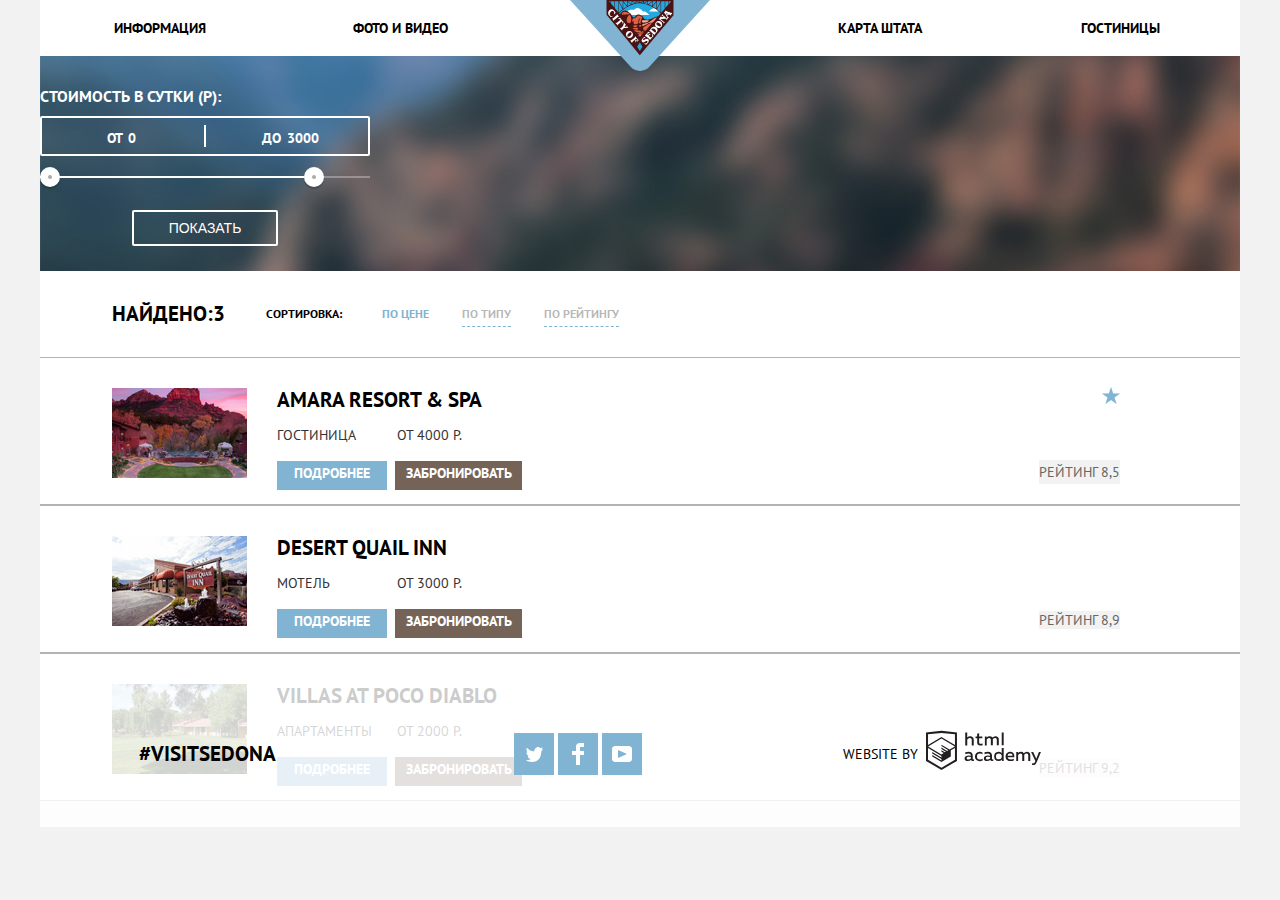
==== catalog.html @ 629f586e "Начала вторую страницу, поправила немного главную" ====
<!DOCTYPE html>
<html lang="ru">
<head>
  <meta charset="utf-8">
  <title>HTML Academy: Седона</title>
  <link href="https://fonts.googleapis.com/css?family=PT+Sans:400,700&amp;subset=cyrillic" rel="stylesheet">
  <link href="css/normalize.css" rel="stylesheet">
  <link href="css/style.css" rel="stylesheet">
</head>
<body class="inner-page">

  <div class="page-wrapper">
    <header class="header-navigation">
      <a class="main-header-logo" href="index.html">
        <img src="img/logo-sedona.svg" width="140" height="71" alt="Логотип «City of Sedona»">
      </a>
      <nav class="main-navigation">
        <ul class="site-navigation">
          <li><a class="site-navigation__item" href="info.html">Информация</a></li>
          <li><a class="site-navigation__item" href="media.html">Фото и видео</a></li>
          <li><a class="site-navigation__item" href="map.html">Карта штата</a></li>
          <li><a class="site-navigation__item" href="catalog.html">Гостиницы</a></li>
        </ul>
      </nav>
    </header>
  </div>

  <main class="container-inner">
    <section class="form">
      <div class="filter-range">
        <div class="filter-range-title">Стоимость в сутки (р):</div>
        <div class="price-controls">
          <label class="min-price">от <input type="text" name="min-price" value="0"></label>
          <label class="max-price">до <input type="text" name="max-price" value="3000"></label>
        </div>
        <div class="range-controls">
          <div class="scale">
            <div class="bar"></div>
          </div>
          <div class="range-toggle range-toggle-min"></div>
          <div class="range-toggle range-toggle-max"></div>
        </div>
        <button class="btn-transparent" type="submit">Показать</button>
      </div>
    </section>

    <div class="sort">
      <p class="sort__items"> Найдено:3 </p>
      <p class="sort-choice">Сортировка:</p>
      <a class="sort-price" href="hotels.html">По цене</a>
      <a class="sort-type" href="hotels1.html">По типу</a>
      <a class="sort-rating" href="hotels2.html">По рейтингу</a>
    </div>

    <section class="catalog-list">
      <article class="catalog-item">
        <a class="item-image" href="catalog-item.html">
          <img src="img/product-1.jpg" width="135" height="90" alt="Amara resort & SPA">
        </a>
        <div class="item-wrapper">
          <h3><a href="catalog-item.html" class="hotel-name">Amara resort & SPA</a></h3>
          <div class="info-category">
            <p>Гостиница</p>
            <p>от 4000 Р.</p>
          </div>
          <p class="catalog-item-price">
            <a class="button-more" href="#">Подробнее</a>
            <a class="button-reserve" href="#">Забронировать</a>
          </p>
            <span class="stars-mark">
              <svg xmlns="http://www.w3.org/2000/svg" xmlns:xlink="http://www.w3.org/1999/xlink" width="18" height="17" viewBox="0 0 18 17">
                <image id="_" data-name="★ " width="18" height="17" xlink:href="[data-uri]"/>
              </svg>
            </span>
            <span class="item-status rating">Рейтинг 8,5</span>
        </div>
      </article>

      <article class="catalog-item">
        <a class="item-image" href="catalog-item.html">
          <img src="img/product-2.jpg" width="135" height="90" alt="Desert Quail Inn">
        </a>
        <div class="item-wrapper">
          <h3><a href="catalog-item.html" class="hotel-name">Desert Quail Inn</a></h3>
          <div class="info-category">
            <p>Мотель</p>
            <p>от 3000 Р.</p>
          </div>
          <p class="catalog-item-price">
            <a class="button-more" href="#">Подробнее</a>
            <a class="button-reserve" href="#">Забронировать</a>
          </p>
          <div class="item-status">
            <span class="stars-mark"></span>
            <span class="rating">Рейтинг 8,9</span>
          </div>
        </div>
      </article>

      <article class="catalog-item">
        <a class="item-image" href="catalog-item.html">
          <img src="img/product-3.jpg" width="135" height="90" alt="Villas at Poco Diablo">
        </a>
        <div class="item-wrapper">
          <h3><a href="catalog-item.html" class="hotel-name">Villas at Poco Diablo</a></h3>
          <div class="info-category">
            <p>Апартаменты</p>
            <p>от 2000 Р.</p>
          </div>
          <p class="catalog-item-price">
            <a class="button-more" href="#">Подробнее</a>
            <a class="button-reserve" href="#">Забронировать</a>
          </p>
          <div class="item-status">
            <span class="stars-mark"></span>
            <span class="rating">Рейтинг 9,2</span>
          </div>
        </div>
      </article>
    </section>
  </main>

  <footer class="main-footer">
    <a class="visitsedona" href="#">#VISITSEDONA</a>
    <ul class="footer-social">

      <li><a class="social-button" href="#" aria-label="Твиттер">
        <svg xmlns="http://www.w3.org/2000/svg" xmlns:xlink="http://www.w3.org/1999/xlink" width="17" height="15" viewBox="0 0 17 15" alt="Логотип Твиттер" ><path fill="#FFF" d="M10.95.144c1.685-.496 2.984.27 3.577 1.179.673-.231 1.331-.481 2.011-.708a2.345 2.345 0 0 1-.857 1.768c.685.17 1.304-.491 1.304-.491-.169 1-1.006 1.788-1.563 2.024-.231 6.75-3.175 11.217-10.077 11.082h-.446c-.41 0-4.164-.46-4.898-1.887 2.271.196 3.893-.422 4.693-1.177-.96-.3-2.679-.477-2.979-2.95.349.106.564.228 1.19.119C1.705 8.247.374 7.53.448 5.33c.285.328 1.067.536 1.34.472C1.085 5.561-.182 2.442.894.85c1.818 1.854 3.735 3.606 7.152 3.773C8.254 2.33 9.183.793 10.95.144z"/></svg>
      </a></li>

      <li><a class="social-button" href="#" aria-label="Фейсбук">
        <svg xmlns="http://www.w3.org/2000/svg" width="12" height="22" viewBox="0 0 12 22" alt="Логотип Фейсбук"><path fill="#FFF" d="M12 4V0H8a4 4 0 0 0-4 4v4H0v4h4v10h4V12h4V8H8V4h4z"/></svg>
      </a></li>

      <li><a class="social-button" href="#" aria-label="Ютюб">
        <svg xmlns="http://www.w3.org/2000/svg" xmlns:xlink="http://www.w3.org/1999/xlink" width="20" height="16" viewBox="0 0 20 16" alt="Логотип Ютюб"><path fill="#FFF" d="M17 0H3C1.35 0 0 1.35 0 3v10c0 1.65 1.35 3 3 3h14c1.65 0 3-1.35 3-3V3c0-1.65-1.35-3-3-3zM6.027 11.998V4.002L15.014 8l-8.987 3.998z"/></svg>
      </a></li>

    </ul>
    <address class="footer-copyright">
      <p class="logo-htmlacademy">Website by</p>
      <a class="button-htmlacademy" href="https://htmlacademy.ru" aria-label="html academy">
        <svg width="115" height="41" id="Layer_1" data-name="Layer 1" xmlns="http://www.w3.org/2000/svg"
        viewBox="0 0 108.08 36.85"><title>logo-htmlacademy-small1</title>
        <path
        d="M44.61,26.88a2,2,0,0,0,.55-0.1v1.33a3.25,3.25,0,0,1-1.18.21,1.67,1.67,0,0,1-1.67-1,4.84,4.84,0,0,1-3.14,1.08c-1.51,0-2.91-.83-2.91-2.55,0-2.13,2-2.79,3.71-2.79a11.08,11.08,0,0,1,2.17.25v-0.3c0-1-.76-1.77-2.19-1.77a7.42,7.42,0,0,0-3,.64v-1.7a10.21,10.21,0,0,1,3.19-.55c2.36,0,3.81,1.12,3.81,3.65v3a0.54,0.54,0,0,0,.49.59h0.17Zm-6.44-1.13A1.35,1.35,0,0,0,39.63,27h0.11a3.39,3.39,0,0,0,2.41-1V24.58a9.72,9.72,0,0,0-1.81-.21c-1,0-2.16.33-2.16,1.38h0Zm12.36-6.11a5,5,0,0,1,2.57.64V22a4.08,4.08,0,0,0-2.3-.7,2.75,2.75,0,1,0,0,5.49,5,5,0,0,0,2.43-.64v1.71a6.27,6.27,0,0,1-2.76.57A4.21,4.21,0,0,1,46,24.51q0-.21,0-0.41a4.32,4.32,0,0,1,4.18-4.46h0.38Zm12.17,7.24a2,2,0,0,0,.55-0.1v1.33a3.25,3.25,0,0,1-1.18.21,1.67,1.67,0,0,1-1.67-1,4.84,4.84,0,0,1-3.14,1.08c-1.51,0-2.91-.83-2.91-2.55,0-2.13,2-2.79,3.71-2.79a11.08,11.08,0,0,1,2.17.25v-0.3c0-1-.76-1.77-2.19-1.77a7.42,7.42,0,0,0-3,.64v-1.7a10.21,10.21,0,0,1,3.19-.55c2.36,0,3.81,1.12,3.81,3.65v3a0.54,0.54,0,0,0,.49.59h0.17Zm-6.44-1.13A1.35,1.35,0,0,0,57.73,27h0.11a3.39,3.39,0,0,0,2.41-1V24.58a9.72,9.72,0,0,0-1.81-.21c-1.06,0-2.16.33-2.16,1.38h0ZM73,16V28.2H71.35V26.88a3.88,3.88,0,0,1-3.19,1.54,4.4,4.4,0,0,1,0-8.78,3.81,3.81,0,0,1,3,1.3V16H73Zm-4.53,5.22a2.76,2.76,0,1,0,0,5.52A2.86,2.86,0,0,0,71.15,25V23A2.91,2.91,0,0,0,68.49,21.27ZM79,19.64c3.31,0,4.46,2.68,3.92,5.09H76.7c0.21,1.5,1.67,2.11,3.19,2.11a6.11,6.11,0,0,0,2.64-.59v1.6a7.14,7.14,0,0,1-3,.57C77,28.42,74.78,27,74.78,24a4.18,4.18,0,0,1,4-4.39H79Zm0.09,1.54a2.28,2.28,0,0,0-2.44,2.1v0.06H81.3A2,2,0,0,0,79.13,21.18Zm5.73,7V19.87h1.65v1a3.81,3.81,0,0,1,2.78-1.27A2.86,2.86,0,0,1,91.89,21a4.12,4.12,0,0,1,2.91-1.33A3.06,3.06,0,0,1,98,23V28.2h-1.9V23.05a1.59,1.59,0,0,0-1.42-1.75H94.42a2.8,2.8,0,0,0-2.07,1.12V28.2h-1.9V23.05A1.59,1.59,0,0,0,89,21.31H88.8a3,3,0,0,0-2.21,1.29v5.63H84.86Zm21.31-8.33h1.9l-3.91,9.46c-0.9,2.17-2.09,2.86-3.35,2.86a4.76,4.76,0,0,1-1.1-.14V30.46a2.86,2.86,0,0,0,.85.12c0.9,0,1.58-.64,2.07-1.9l0.17-.42-4-8.4h2l2.86,6.29ZM38.73,1.46V6.22a3.81,3.81,0,0,1,2.7-1.14,3.25,3.25,0,0,1,3.44,3.4v5.15H43V8.72a1.81,1.81,0,0,0-1.61-2h-0.3a2.93,2.93,0,0,0-2.32,1.39v5.52h-1.9V1.46h1.9ZM49.94,2.31v3h3V6.91h-3v3.81c0,1.1.5,1.46,1.58,1.46a4.49,4.49,0,0,0,1.69-.33v1.6A6.8,6.8,0,0,1,51,13.8a2.55,2.55,0,0,1-2.86-2.74V6.89H46.58V5.26h1.5V2.74Zm5.4,11.31V5.28H57v1A3.81,3.81,0,0,1,59.77,5a2.86,2.86,0,0,1,2.6,1.33A4.12,4.12,0,0,1,65.28,5,3.06,3.06,0,0,1,68.44,8.4v5.21h-1.9V8.46a1.59,1.59,0,0,0-1.42-1.75H64.89a2.8,2.8,0,0,0-2.07,1.12v5.78h-1.9V8.46A1.59,1.59,0,0,0,59.5,6.71H59.27A3,3,0,0,0,57.06,8v5.63H55.34ZM71.17,1.45H73V13.6H71.17V1.45ZM14.71,0H14.55L0,1.54V28.21l14.55,8.66,14.55-8.66V1.54Zm12.5,27.1L14.55,34.64,1.9,27.12V16.18l12.59,7.5V25L5.86,19.9v1.31l8.68,5.21v1.39L5.87,22.65V24l8.68,5.21,8.75-5.24V18.31L27.2,16V27.12Zm0-12.53-3.48,2-1.6,1L14.51,13v1.31L21,18.23H21l-0.14.09-1,.54-5.37-3.2V17l4.24,2.52-1,.67-3.2-1.9v1.31l2.1,1.24L14.5,22.1,2,14.65,14.51,7.11Zm0-1.32L14.49,5.76,1.91,13.25v-10L14.56,1.92,27.21,3.25v10h0Z"
        transform="translate(0 -0.02)" fill="#231f20"/>
      </svg>
    </a>
  </address>
</footer>
</div>
</body>
</html>
---- css/style.css ----
body {
  margin: 0;
  padding: 0;

  font-family: "PT Sans", Arial, sans-serif;
  font-size: 14px;
  line-height: 24px;
  font-weight: 700;
  color: #000;
  text-transform: uppercase;

  background-color: #f2f2f2;
  background-size: cover;
}

.visually-hidden:not(:focus):not(:active),
input[type="checkbox"].visually-hidden,
input[type="radio"].visually-hidden {
  position: absolute;

  width: 1px;
  height: 1px;
  margin: -1px;
  border: 0;
  padding: 0;

  white-space: nowrap;

  clip-path: inset(100%);
  clip: rect(0 0 0 0);
  overflow: hidden;
}

.body-container {
  margin: 0 auto;
  padding: 0;
  width: 1200px;
}

.inner-page {
  margin: 0 auto;
  padding: 0;
  width: 1200px;
  background-image: url("../bg-inner.png");
}

a {
  text-decoration: none;
}

.header-navigation {
  position: relative;
  color: #000;
  background-color: #fff;
}

.main-header-logo {
  position: absolute;
  top: 0;
  left: 50%;
  transform: translateX(-50%);
  z-index: 1;
}

.site-navigation {
  padding: 0;
  margin: 0;
  list-style: none;

  display: flex;
  flex-wrap: wrap;
}

.site-navigation li:nth-child(2) {
  margin-right: auto;
}

.site-navigation__item {
  display: inline-block;
  padding: 16px 0;
  width: 240px;
  text-align: center;
}

.site-navigation a {
  color: #000;
}

.site-navigation a:focus,
.site-navigation a:hover {
  color: #81b3d2;
}

.site-navigation a:active {
  color: #cacaca;
}

.site-navigation a:not([href]) {
  color: #766357;
}

.picture-sedona {
  position: relative;
  margin-bottom: 55px;
  padding-top: 75px;

  text-align: center;

  background-image: url(../img/bg.jpg);
  background-size: cover;
}

.picture-sedona::after {
  content: '';
  position: absolute;
  bottom: 0;
  left: 0;
  right: 0;
  height: 59px;
  background: url(../img/polygon.svg) center no-repeat;
  background-size: cover;
}

.welcome-img-sedona {
  margin-bottom: 80px;
}

.accost {
  background-color: #fff;
}

.form {
  height: 215px;
  background: url(../img/filter-background.jpg) center no-repeat;
  background-size: cover;
}

.filter-range {
  width: 330px;
  padding-top: 30px;
  color: #ffffff;
  text-transform: uppercase;
}

.filter-range-title {
  margin-bottom: 9px;

  font-weight: 600;
  font-size: 16px;
  line-height: 21px;
}

.price-controls {
  position: relative;

  height: 36px;
  margin-bottom: 20px;

  font-size: 0;

  border: 2px solid #ffffff;
  border-radius: 2px;
}

.price-controls::after {
  content: "";
  position: absolute;
  top: 50%;
  left: 50%;

  width: 2px;
  height: 22px;

  background: #ffffff;
  transform: translate(-50%, -50%);
}

.price-controls label {
  display: inline-block;

  font-size: 14px;
  line-height: 38px;
  vertical-align: top;

  cursor: pointer;
}

.price-controls .min-price,
.price-controls .max-price {
  width: 90px;
  padding-left: 65px;
}

.price-controls input {
  width: 50px;
  margin: 0;

  color: inherit;
  font: inherit;

  background: none;
  border: none;
}

.range-controls {
  position: relative;

  margin-bottom: 32px;
}

.range-controls .scale {
  height: 2px;

  background: rgba(255, 255, 255, 0.3);
}

.range-controls .bar {
  width: 80%;
  height: 2px;

  background: #ffffff;
}

.range-toggle {
  position: absolute;
  top: -9px;

  width: 4px;
  height: 4px;

  background: #ababab;
  border: 8px solid #ffffff;
  border-radius: 50%;
  box-shadow: 0 2px 1px 0 rgba(0, 1, 1, 0.2);
  cursor: pointer;
}

.range-toggle:hover {
  background: #1c4f80;
}

.range-toggle-min {
  left: 0;
}

.range-toggle-max {
  left: 80%;
}

.btn-transparent {
  display: block;
  margin: 0 auto;
  padding: 6px 35px;

  font-size: 14px;
  line-height: 20px;
  color: #ffffff;
  text-transform: uppercase;

  background: transparent;
  border: 2px solid #ffffff;
  border-radius: 2px;
  cursor: pointer;
}

.btn-transparent:hover {
  color: #000000;

  background: #ffffff;
}

.sort {
  padding-left: 72px;
  display: flex;
  align-items: center;
  min-height: 86px;
  background-color: #fff;
}

.sort__items {
  margin-right: 41px;
  font-size: 21px;
  line-height: 26px;
}

.sort-choice {
  margin-right: 40px;
  font-size: 12px;
}

.sort-price {
  margin-right: 33px;
  font-size: 12px;
  color: #81b3d2;
}

.sort-type {
  margin-right: 33px;
  font-size: 12px;
  color: rgba(0, 0, 0, 0.3);
  border-bottom: 1px dashed #81b3d2;
}

.sort-rating {
  font-size: 12px;
  color: rgba(0, 0, 0, 0.3);
  border-bottom: 1px dashed #81b3d2
}

.about-sedona {
  margin: 0;
  padding-bottom: 55px;

  background-color: #fff;
  text-align: center;
}

.what-is-sedona {
  margin-bottom: 25px;
  display: inline-block;
  width: 440px;

  font-size: 21px;
  line-height: 26px;
}

.five-reasons {
  margin: 0;

  font-weight: 400;
  color: #333;
}

.catalog-list {
  background-color: #fff;
}

.catalog-item {
  padding-top: 30px;
  padding-left: 72px;
  display: flex;
  position: relative;

  border-top: 1px solid rgba(0, 0, 0, 0.3);
  border-bottom: 1px solid rgba(0, 0, 0, 0.3);
}

.item-image {
  padding-right: 30px;
}

.item-wrapper h3 {
  margin: 0;
  padding: 0;
  padding-bottom: 10px;
}

.info-category {
  width: 185px;
  display: flex;
  justify-content: space-between;
}

.catalog_item-price {
  display: flex;
}

.hotel-name {
  margin-bottom: 17px;
}

.info-category p {
  margin: 0;
  padding: 0;
}

.item-status {
  position: absolute;
  top: 70%;
  right: 10%;
}

.stars-mark {
  position: absolute;
  top: 20%;
  right: 10%;
}

.feature-photo {
  display: flex;

  text-align: center;
}

.feature-photo-items {
  padding: 46px 60px 0px 60px;
  flex-direction: column;

  background-color: #81b3d2;
}

.feature-photo-items h2 {
  margin: 0 auto;
  margin-bottom: 15px;
  padding: 0;
  width: 125px;

  color: #fff;
}

.feature-photo-items p {
  margin: 0;
  margin-bottom: 15px;
  padding: 0;
  color: #fff;
  font-weight: 400;
}

.service {
  padding-top: 61px;
  padding-bottom: 67px;
  display: flex;
  justify-content: center;

  background-color: #fff;
  text-align: center;
}

.service h3 {
  font-size: 21px;
}

.service__items__hotel {
  margin-right: 133px;
}

.service__items__food {
  margin-right: 122px;
}

.service__hotel {
  margin:0;
  padding: 0;
  width: 252px;

  color: #333;
  font-weight: 400;
}

.service__food {
  margin:0;
  padding: 0;
  width: 284px;

  color: #333;
  font-weight: 400;
}

.service__things {
  margin:0;
  padding: 0;
  width: 273px;

  color: #333;
  font-weight: 400;
}

.nature-photo {
  display: flex;
}

.nature-photo-items {
  padding: 49px;
  padding-bottom: 30px;
  flex-direction: column;

  background-color: #81b3d2;
  text-align: center;
}

.nature-photo-items h2 {
  margin: 0 auto;
  margin-bottom: 15px;
  padding: 0;
  width: 155px;

  color: #fff;
}

.nature-photo-items p {
  margin: 0 auto;
  margin-bottom: 15px;
  padding: 0;

  color: #fff;
  font-weight: 400;
}

.feature-road {
  margin: 0;
  padding-top: 35px;
  padding-bottom: 40px;
  display: flex;
  justify-content: center;

  text-align: center;
  background-color: #eee;
}

.feature-road-small {
  margin-right: 166px;
  padding: 0;
  width: 208px;

  color: #333;
  font-weight: 400;
}

.feature-road-beatiful {
  margin-right: 146px;
  padding: 0;
  width: 262px;

  color: #333;
  font-weight: 400;
}

.feature-road-tourist {
  margin: 0;
  padding: 0;
  width: 246px;

  color: #333;
  font-weight: 400;
}

.modal-map {
  margin: 0;
  padding: 0;

  background-color: #fff;
}

.appointment {
  margin: 0 auto;
  padding-top: 53px;
  width: 445px;

  text-align: center;
}

.appointment-title {
  margin: 0;
  margin-bottom: 15px;
  padding: 0;

  font-size: 30px;
  line-height: 36px;
}

.appointment-info {
  margin: 0;
  margin-bottom: 52px;
  padding: 0;

  font-weight: 400;
  color: #333;
}

.appointment a {
  margin: 0;
  padding: 30px;
  display: inline-block;
  width: 568px;
  position: relative;
  top: 0;
  left: 50%;
  transform: translateX(-50%);
  box-sizing: border-box;

  color: #fff;
  font-size: 21px;

  background-color: #766357;
}

.appointment a:hover,
.appointment a:focus {
  background-color: #604e43;
}

.appointment a:not {
  color: #928a85;

  background-color: #503e33;
}

.map {
  margin-top: -477px;
  height: 594px;

  background: url(../img/map.png);
}

.search {
  margin-bottom: 75px;
  padding: 55px;
  width: 568px;
  position: relative;
  top: 0;
  left: 50%;
  transform: translateX(-50%);
  box-sizing: border-box;
  background-color: #fff;

  box-shadow: 0px 7px 15px 0 rgba(0, 1, 1, 0.15);
}

fieldset {
  border: none;
}

.castom-form {
  margin-left: 21px;
  height: 38px;
  width: 339px;

  color: #000;
  text-align: left;

  background-color: #f2f2f2;
  border: none;
}

.castom-form::placeholder {
  padding-left: 10px;

  font-family: "PT Sans", Arial, sans-serif;
  font-size: 14px;
  line-height: 24px;
  font-weight: 700;
  color: #000;
  text-transform: uppercase;

  text-align: left;
}

.castom-form:hover {
  background-color: #ebebeb;
}

.castom-form:focus {
  background-color: #fff;
  outline: 2px solid #ebebeb;
}

.form-wrapper {
  position: relative;
}

.calendar-icon {
  position: absolute;
  top: 50%;
  transform: translateY(-50%);
  right: 10px;
}

.arrivial-date {
  margin-bottom: 30px;
  padding: 0;
}

.departure-date {
  margin-bottom: 18px;
  padding: 0;
}

.modal-line {
  margin: 0;
  padding: 0;
  display: flex;
  justify-content: space-between;
  flex-wrap: wrap;
}

.modal-line p {
  margin-bottom: 54px;
  display: flex;
  align-items: center;
}

.adult {
  display: inline-block;
  margin-right: 41px;
}

.child {
  display: inline-block;
  margin-right: 27px;
}

.castom-form-small {
  height: 38px;
  width: 38px;
  box-sizing: border-box;

  color: #000;
  text-align: center;

  background-color: #f2f2f2;
  border: none;
}

.castom-form-small:hover {
  background-color: #ebebeb;
}

.castom-form-small:focus {
  background-color: #fff;
  outline: 2px solid #ebebeb;
}

.castom-form-small::placeholder {
  padding-left: 10px;

  font-family: "PT Sans", Arial, sans-serif;
  font-size: 14px;
  line-height: 24px;
  font-weight: 700;
  color: #000;
  text-transform: uppercase;

  text-align: center;
}

.calendar-icon {
  margin-right: 3px;

  color: #cacaca;
}

.calendar-icon:hover {
  color: #000;
}

.calendar-icon:focus {
  color: #81b3d2;
}

.quantity-controller {
  width: 38px;
  height: 38px;

  color: #a9a9a9;

  background-color: #f2f2f2;
  border: none;
}

.quantity-controller:hover,
.quantity-controller:focus {
  color: #000;
}

.quantity-controller:active {
  color: #81b3d2;
}

.search-button {
  list-style: none;
}

.search-button {
  width: 458px;
  height: 58px;

  font-size: 21px;
  color: #fff;
  text-transform: uppercase;

  background-color: #81b3d2;
}

.search-button:hover,
.search-button:focus {
  background-color: #669ec0;
}

.search-button:active {
  background-color: #5496bd;
}

.hotel-name {
  color: #000;
  font-size: 21px;
}

.hotel-name:hover,
.hotel-name:focus {
  color: #81b3d2;
}

.hotel-name:active {
  color: #cacaca;
}

.info-category {
  color: #333;
  font-weight: 400;
}

.button-more {
  margin-right: 4px;
  width: 110px;
  height: 29px;
  display: inline-block;
  text-align: center;

  color: #fff;

  background-color: #81b3d2;
}

.button-more:hover,
.button-more:focus {
  background-color: #669ec0;
}

.button-more:activ {
  color: #94b9d2;

  background-color: #5496bd;
}

.button-reserve {
  width: 127px;
  height: 29px;
  display: inline-block;
  text-align: center;

  color: #fff;

  background-color: #766357;
}

.button-reserve:hover,
.button-reserve:focus {
  background-color: #604e43;
}

.button-reserve:activ {
  color: #928a85;

  background-color: #503e33;
}

.rating {
  color: #666;
  font-weight: 400;

  background-color: #f2f2f2;
}

.main-footer {
  margin-top: -120px;
  padding-top: 36px;
  padding-bottom: 36px;
  display: flex;
  justify-content: space-around;
  align-items: center;
  position: relative;
  z-index: 1;

  background-color: rgba(255, 255, 255, 0.8);
}

.visitsedona {
  display: inline-block;
  width: 135px;

  font-size: 21px;
  color: #000;
}

.footer-social {
  list-style: none;
  display: flex;

  text-align: center;
}

.social-button {
  margin: 2px;
  display: flex;
  flex-direction: row;
  justify-content: center;
  align-items: center;
  width: 40px;
  height: 42px;

  color: #fff;
  text-align: center;
  background-color: #81b3d2;
}

.social-button:hover,
.social-button:focus {
  outline: none;
  color: #fff;
  background-color: #669ec0;
}

.social-button:active {
  color: #88b6d1;
  background-color: #5496bd;
}

.footer-copyright {
  margin-right: 100px;

  display: flex;
  align-items: center;
}

.logo-htmlacademy {
  margin: 0;
  margin-right: 8px;
  padding: 0;

  font-style: normal;
  font-weight: 400;
  text-transform: uppercase;
}

.button-htmlacademy {
  margin: 0;
  padding: 0;

  display: inline-block;
  width: 115px;
}
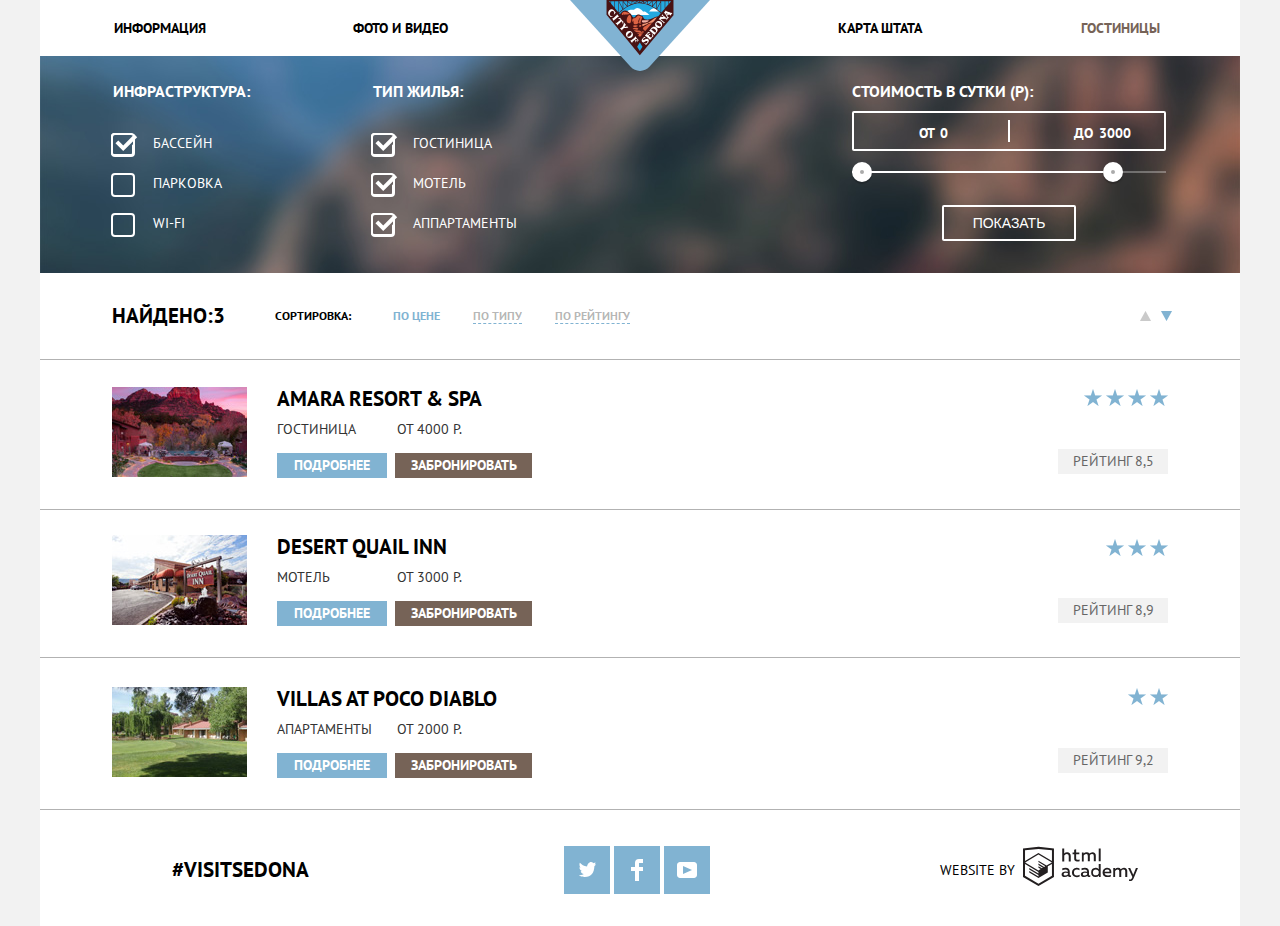
==== commit de9f5bd0: "Все кроме js" ====
--- a/catalog.html
+++ b/catalog.html
@@ -19,37 +19,86 @@
           <li><a class="site-navigation__item" href="info.html">Информация</a></li>
           <li><a class="site-navigation__item" href="media.html">Фото и видео</a></li>
           <li><a class="site-navigation__item" href="map.html">Карта штата</a></li>
-          <li><a class="site-navigation__item" href="catalog.html">Гостиницы</a></li>
+          <li><a class="site-navigation__item">Гостиницы</a></li>
         </ul>
       </nav>
     </header>
   </div>
 
   <main class="container-inner">
-    <section class="form">
-      <div class="filter-range">
-        <div class="filter-range-title">Стоимость в сутки (р):</div>
-        <div class="price-controls">
-          <label class="min-price">от <input type="text" name="min-price" value="0"></label>
-          <label class="max-price">до <input type="text" name="max-price" value="3000"></label>
-        </div>
-        <div class="range-controls">
-          <div class="scale">
-            <div class="bar"></div>
-          </div>
-          <div class="range-toggle range-toggle-min"></div>
-          <div class="range-toggle range-toggle-max"></div>
-        </div>
-        <button class="btn-transparent" type="submit">Показать</button>
-      </div>
+
+    <section class="filters">
+      <h2 class="visually-hidden">Фильтр товаров</h2>
+      <form class="filter" method="get" action="https://echo.htmlacademy.ru">
+        <fieldset class="filter-infrastructure">
+          <legend>Инфраструктура:</legend>
+          <ul>
+            <li class="filter-option">
+              <input class="visually-hidden filter-input filter-input-checkbox" type="checkbox" name="pool" id="filter-pool" checked>
+              <label for="filter-pool">Бассейн</label>
+            </li>
+            <li class="filter-option">
+              <input class="visually-hidden filter-input filter-input-checkbox" type="checkbox" name="parking" id="filter-parking">
+              <label for="filter-parking">Парковка</label>
+            </li>
+            <li class="filter-option">
+              <input class="visually-hidden filter-input filter-input-checkbox" type="checkbox" name="wi-fi" id="filter-wi-fi">
+              <label for="filter-wi-fi">Wi-fi</label>
+            </li>
+          </ul>
+        </fieldset>
+        <fieldset class="filter-housing">
+          <legend>Тип жилья:</legend>
+          <ul>
+            <li class="filter-option">
+              <input class="visually-hidden filter-input filter-input-checkbox" type="checkbox" name="hotel" id="filter-hotel" checked>
+              <label for="filter-hotels">Гостиница</label>
+            </li>
+            <li class="filter-option">
+              <input class="visually-hidden filter-input filter-input-checkbox" type="checkbox" name="motel" id="filter-motel" checked>
+              <label for="filter-motel">Мотель</label>
+            </li>
+            <li class="filter-option">
+              <input class="visually-hidden filter-input filter-input-checkbox" type="checkbox" name="appartment" id="filter-appartment" checked>
+              <label for="filter-appartment">Аппартаменты</label>
+            </li>
+          </ul>
+        </fieldset>
+
+        <div class="filter-range">
+          <div class="filter-range-title">Стоимость в сутки (р):</div>
+          <div class="price-controls">
+            <label class="min-price">от <input type="text" name="min-price" value="0"></label>
+            <label class="max-price">до <input type="text" name="max-price" value="3000"></label>
+          </div>
+          <div class="range-controls">
+            <div class="scale">
+              <div class="bar"></div>
+            </div>
+            <div class="range-toggle range-toggle-min"></div>
+            <div class="range-toggle range-toggle-max"></div>
+          </div>
+          <button class="btn-transparent" type="submit">Показать</button>
+        </div>
+      </form>
     </section>
 
     <div class="sort">
       <p class="sort__items"> Найдено:3 </p>
       <p class="sort-choice">Сортировка:</p>
-      <a class="sort-price" href="hotels.html">По цене</a>
+      <a class="sort-price">По цене</a>
       <a class="sort-type" href="hotels1.html">По типу</a>
       <a class="sort-rating" href="hotels2.html">По рейтингу</a>
+      <a class="sort-up">
+        <svg xmlns="http://www.w3.org/2000/svg" xmlns:xlink="http://www.w3.org/1999/xlink" width="11" height="10" viewBox="0 0 11 10">
+          <image id="icon-up-dir" width="11" height="10" xlink:href="[data-uri]"/>
+        </svg>
+      </a>
+      <a class="sort-down" href="hotels1.html">
+        <svg xmlns="http://www.w3.org/2000/svg" xmlns:xlink="http://www.w3.org/1999/xlink" width="11" height="10" viewBox="0 0 11 10">
+          <image id="icon-down-dir" width="11" height="10" xlink:href="[data-uri]"/>
+        </svg>
+      </a>
     </div>
 
     <section class="catalog-list">
@@ -63,20 +112,29 @@
             <p>Гостиница</p>
             <p>от 4000 Р.</p>
           </div>
-          <p class="catalog-item-price">
+          <div class="catalog-item-price">
             <a class="button-more" href="#">Подробнее</a>
             <a class="button-reserve" href="#">Забронировать</a>
-          </p>
-            <span class="stars-mark">
-              <svg xmlns="http://www.w3.org/2000/svg" xmlns:xlink="http://www.w3.org/1999/xlink" width="18" height="17" viewBox="0 0 18 17">
-                <image id="_" data-name="★ " width="18" height="17" xlink:href="[data-uri]"/>
-              </svg>
-            </span>
-            <span class="item-status rating">Рейтинг 8,5</span>
+          </div>
+          <span class="stars-mark">
+            <svg xmlns="http://www.w3.org/2000/svg" xmlns:xlink="http://www.w3.org/1999/xlink" width="18" height="17" viewBox="0 0 18 17">
+              <image id="star1" data-name="★ " width="18" height="17" xlink:href="[data-uri]"/>
+            </svg>
+            <svg xmlns="http://www.w3.org/2000/svg" xmlns:xlink="http://www.w3.org/1999/xlink" width="18" height="17" viewBox="0 0 18 17">
+              <image id="star2" data-name="★ " width="18" height="17" xlink:href="[data-uri]"/>
+            </svg>
+            <svg xmlns="http://www.w3.org/2000/svg" xmlns:xlink="http://www.w3.org/1999/xlink" width="18" height="17" viewBox="0 0 18 17">
+              <image id="star3" data-name="★ " width="18" height="17" xlink:href="[data-uri]"/>
+            </svg>
+            <svg xmlns="http://www.w3.org/2000/svg" xmlns:xlink="http://www.w3.org/1999/xlink" width="18" height="17" viewBox="0 0 18 17">
+              <image id="star4" data-name="★ " width="18" height="17" xlink:href="[data-uri]"/>
+            </svg>
+          </span>
+          <span class="rating">Рейтинг 8,5</span>
         </div>
       </article>
 
-      <article class="catalog-item">
+      <article class="catalog-item-desert">
         <a class="item-image" href="catalog-item.html">
           <img src="img/product-2.jpg" width="135" height="90" alt="Desert Quail Inn">
         </a>
@@ -86,18 +144,26 @@
             <p>Мотель</p>
             <p>от 3000 Р.</p>
           </div>
-          <p class="catalog-item-price">
+          <div class="catalog-item-price">
             <a class="button-more" href="#">Подробнее</a>
             <a class="button-reserve" href="#">Забронировать</a>
-          </p>
-          <div class="item-status">
-            <span class="stars-mark"></span>
-            <span class="rating">Рейтинг 8,9</span>
-          </div>
+          </div>
+          <span class="stars-mark">
+            <svg xmlns="http://www.w3.org/2000/svg" xmlns:xlink="http://www.w3.org/1999/xlink" width="18" height="17" viewBox="0 0 18 17">
+              <image id="star5" data-name="★ " width="18" height="17" xlink:href="[data-uri]"/>
+            </svg>
+            <svg xmlns="http://www.w3.org/2000/svg" xmlns:xlink="http://www.w3.org/1999/xlink" width="18" height="17" viewBox="0 0 18 17">
+              <image id="star6" data-name="★ " width="18" height="17" xlink:href="[data-uri]"/>
+            </svg>
+            <svg xmlns="http://www.w3.org/2000/svg" xmlns:xlink="http://www.w3.org/1999/xlink" width="18" height="17" viewBox="0 0 18 17">
+              <image id="star7" data-name="★ " width="18" height="17" xlink:href="[data-uri]"/>
+            </svg>
+          </span>
+          <span class="rating">Рейтинг 8,9</span>
         </div>
       </article>
 
-      <article class="catalog-item">
+      <article class="catalog-item-villas">
         <a class="item-image" href="catalog-item.html">
           <img src="img/product-3.jpg" width="135" height="90" alt="Villas at Poco Diablo">
         </a>
@@ -107,33 +173,38 @@
             <p>Апартаменты</p>
             <p>от 2000 Р.</p>
           </div>
-          <p class="catalog-item-price">
+          <div class="catalog-item-price">
             <a class="button-more" href="#">Подробнее</a>
             <a class="button-reserve" href="#">Забронировать</a>
-          </p>
-          <div class="item-status">
-            <span class="stars-mark"></span>
-            <span class="rating">Рейтинг 9,2</span>
-          </div>
+          </div>
+          <span class="stars-mark">
+            <svg xmlns="http://www.w3.org/2000/svg" xmlns:xlink="http://www.w3.org/1999/xlink" width="18" height="17" viewBox="0 0 18 17">
+              <image id="star8" data-name="★ " width="18" height="17" xlink:href="[data-uri]"/>
+            </svg>
+            <svg xmlns="http://www.w3.org/2000/svg" xmlns:xlink="http://www.w3.org/1999/xlink" width="18" height="17" viewBox="0 0 18 17">
+              <image id="star9" data-name="★ " width="18" height="17" xlink:href="[data-uri]"/>
+            </svg>
+          </span>
+          <span class="rating">Рейтинг 9,2</span>
         </div>
       </article>
     </section>
   </main>
 
-  <footer class="main-footer">
+  <footer class="footer-inner">
     <a class="visitsedona" href="#">#VISITSEDONA</a>
     <ul class="footer-social">
 
       <li><a class="social-button" href="#" aria-label="Твиттер">
-        <svg xmlns="http://www.w3.org/2000/svg" xmlns:xlink="http://www.w3.org/1999/xlink" width="17" height="15" viewBox="0 0 17 15" alt="Логотип Твиттер" ><path fill="#FFF" d="M10.95.144c1.685-.496 2.984.27 3.577 1.179.673-.231 1.331-.481 2.011-.708a2.345 2.345 0 0 1-.857 1.768c.685.17 1.304-.491 1.304-.491-.169 1-1.006 1.788-1.563 2.024-.231 6.75-3.175 11.217-10.077 11.082h-.446c-.41 0-4.164-.46-4.898-1.887 2.271.196 3.893-.422 4.693-1.177-.96-.3-2.679-.477-2.979-2.95.349.106.564.228 1.19.119C1.705 8.247.374 7.53.448 5.33c.285.328 1.067.536 1.34.472C1.085 5.561-.182 2.442.894.85c1.818 1.854 3.735 3.606 7.152 3.773C8.254 2.33 9.183.793 10.95.144z"/></svg>
+        <svg xmlns="http://www.w3.org/2000/svg" xmlns:xlink="http://www.w3.org/1999/xlink" width="17" height="15" viewBox="0 0 17 15"><path fill="#FFF" d="M10.95.144c1.685-.496 2.984.27 3.577 1.179.673-.231 1.331-.481 2.011-.708a2.345 2.345 0 0 1-.857 1.768c.685.17 1.304-.491 1.304-.491-.169 1-1.006 1.788-1.563 2.024-.231 6.75-3.175 11.217-10.077 11.082h-.446c-.41 0-4.164-.46-4.898-1.887 2.271.196 3.893-.422 4.693-1.177-.96-.3-2.679-.477-2.979-2.95.349.106.564.228 1.19.119C1.705 8.247.374 7.53.448 5.33c.285.328 1.067.536 1.34.472C1.085 5.561-.182 2.442.894.85c1.818 1.854 3.735 3.606 7.152 3.773C8.254 2.33 9.183.793 10.95.144z"/></svg>
       </a></li>
 
       <li><a class="social-button" href="#" aria-label="Фейсбук">
-        <svg xmlns="http://www.w3.org/2000/svg" width="12" height="22" viewBox="0 0 12 22" alt="Логотип Фейсбук"><path fill="#FFF" d="M12 4V0H8a4 4 0 0 0-4 4v4H0v4h4v10h4V12h4V8H8V4h4z"/></svg>
+        <svg xmlns="http://www.w3.org/2000/svg" width="12" height="22" viewBox="0 0 12 22"><path fill="#FFF" d="M12 4V0H8a4 4 0 0 0-4 4v4H0v4h4v10h4V12h4V8H8V4h4z"/></svg>
       </a></li>
 
       <li><a class="social-button" href="#" aria-label="Ютюб">
-        <svg xmlns="http://www.w3.org/2000/svg" xmlns:xlink="http://www.w3.org/1999/xlink" width="20" height="16" viewBox="0 0 20 16" alt="Логотип Ютюб"><path fill="#FFF" d="M17 0H3C1.35 0 0 1.35 0 3v10c0 1.65 1.35 3 3 3h14c1.65 0 3-1.35 3-3V3c0-1.65-1.35-3-3-3zM6.027 11.998V4.002L15.014 8l-8.987 3.998z"/></svg>
+        <svg xmlns="http://www.w3.org/2000/svg" xmlns:xlink="http://www.w3.org/1999/xlink" width="20" height="16" viewBox="0 0 20 16"><path fill="#FFF" d="M17 0H3C1.35 0 0 1.35 0 3v10c0 1.65 1.35 3 3 3h14c1.65 0 3-1.35 3-3V3c0-1.65-1.35-3-3-3zM6.027 11.998V4.002L15.014 8l-8.987 3.998z"/></svg>
       </a></li>
 
     </ul>
@@ -149,7 +220,6 @@
     </a>
   </address>
 </footer>
-</div>
 </body>
 </html>
 
--- a/css/style.css
+++ b/css/style.css
@@ -18,11 +18,11 @@
 input[type="radio"].visually-hidden {
   position: absolute;
 
+  margin: -1px;
+  padding: 0;
   width: 1px;
   height: 1px;
-  margin: -1px;
   border: 0;
-  padding: 0;
 
   white-space: nowrap;
 
@@ -41,6 +41,7 @@
   margin: 0 auto;
   padding: 0;
   width: 1200px;
+
   background-image: url("../bg-inner.png");
 }
 
@@ -48,8 +49,13 @@
   text-decoration: none;
 }
 
+ul {
+  list-style: none;
+}
+
 .header-navigation {
   position: relative;
+
   color: #000;
   background-color: #fff;
 }
@@ -63,12 +69,12 @@
 }
 
 .site-navigation {
-  padding: 0;
-  margin: 0;
+  display: flex;
+  flex-wrap: wrap;
+  margin: 0;
+  padding: 0;
+
   list-style: none;
-
-  display: flex;
-  flex-wrap: wrap;
 }
 
 .site-navigation li:nth-child(2) {
@@ -79,6 +85,7 @@
   display: inline-block;
   padding: 16px 0;
   width: 240px;
+
   text-align: center;
 }
 
@@ -117,44 +124,120 @@
   left: 0;
   right: 0;
   height: 59px;
+
   background: url(../img/polygon.svg) center no-repeat;
   background-size: cover;
 }
 
 .welcome-img-sedona {
-  margin-bottom: 80px;
+  margin-bottom: 75px;
 }
 
 .accost {
   background-color: #fff;
 }
 
-.form {
-  height: 215px;
+.filter {
+  display: flex;
+  padding: 25px 74px 11px 100px;
+
   background: url(../img/filter-background.jpg) center no-repeat;
   background-size: cover;
 }
 
+.filter legend {
+  margin-left: -40px;
+  margin-bottom: 26px;
+  padding: 0;
+
+  font-size: 16px;
+  line-height: 21px;
+  color: #fff;
+}
+
+.filter ul {
+  margin: 0;
+  padding: 0;
+
+  list-style: none;
+  line-height: 21px;
+  color: #fff;
+}
+
+.filter-option {
+  margin-bottom: 19px;
+}
+
+.filter-infrastructure {
+  margin-right: 140px;
+}
+
+.filter-infrastructure-title {
+  margin-right: 115px;
+}
+
+.filter-housing {
+  margin-right: 325px;
+}
+
+.filter-option label {
+  display: block;
+  position: relative;
+
+  cursor: pointer;
+  user-select: none;
+
+  font-size: 14px;
+  font-weight: 400;
+}
+
+.filter-input-checkbox + label::before {
+  content: "";
+  position: absolute;
+  left: -42px;
+  top: 0;
+
+  width: 20px;
+  height: 20px;
+  border-radius: 4px;
+
+  border: 2px solid #fff;
+}
+
+.filter-input-checkbox:checked + label::after {
+  content: "";
+
+  position: absolute;
+  left: -42px;
+  top: 0;
+
+  width: 27px;
+  height: 23px;
+
+  background-image: url("../img/checkbox-on.svg");
+  background-repeat: no-repeat;
+  background-position: 0 0;
+}
+
 .filter-range {
   width: 330px;
-  padding-top: 30px;
-  color: #ffffff;
+
+  color: #fff;
   text-transform: uppercase;
 }
 
 .filter-range-title {
   margin-bottom: 9px;
 
-  font-weight: 600;
   font-size: 16px;
   line-height: 21px;
+  font-weight: 600;
 }
 
 .price-controls {
-  position: relative;
-
+  margin-bottom: 20px;
+  position: relative;
   height: 36px;
-  margin-bottom: 20px;
 
   font-size: 0;
 
@@ -187,13 +270,13 @@
 
 .price-controls .min-price,
 .price-controls .max-price {
+  padding-left: 65px;
   width: 90px;
-  padding-left: 65px;
 }
 
 .price-controls input {
+  margin: 0;
   width: 50px;
-  margin: 0;
 
   color: inherit;
   font: inherit;
@@ -203,9 +286,8 @@
 }
 
 .range-controls {
-  position: relative;
-
   margin-bottom: 32px;
+  position: relative;
 }
 
 .range-controls .scale {
@@ -250,11 +332,11 @@
 .btn-transparent {
   display: block;
   margin: 0 auto;
-  padding: 6px 35px;
+  padding: 6px 29px;
 
   font-size: 14px;
   line-height: 20px;
-  color: #ffffff;
+  color: #fff;
   text-transform: uppercase;
 
   background: transparent;
@@ -264,49 +346,65 @@
 }
 
 .btn-transparent:hover {
-  color: #000000;
-
-  background: #ffffff;
+  color: #000;
+
+  background: #fff;
 }
 
 .sort {
+  display: flex;
   padding-left: 72px;
-  display: flex;
   align-items: center;
   min-height: 86px;
+
   background-color: #fff;
+  border-bottom: 1px solid rgba(0, 0, 0, 0.3);
 }
 
 .sort__items {
-  margin-right: 41px;
+  margin-right: 50px;
+
   font-size: 21px;
   line-height: 26px;
 }
 
 .sort-choice {
-  margin-right: 40px;
+  margin-right: 42px;
+
   font-size: 12px;
 }
 
 .sort-price {
   margin-right: 33px;
+
   font-size: 12px;
   color: #81b3d2;
 }
 
 .sort-type {
   margin-right: 33px;
+
   font-size: 12px;
+  line-height: 15px;
   color: rgba(0, 0, 0, 0.3);
+
   border-bottom: 1px dashed #81b3d2;
 }
 
 .sort-rating {
+  margin-right: 510px;
+
   font-size: 12px;
+  line-height: 15px;
   color: rgba(0, 0, 0, 0.3);
+
   border-bottom: 1px dashed #81b3d2
 }
 
+.sort-up {
+  margin-right: 10px;
+}
+
 .about-sedona {
   margin: 0;
   padding-bottom: 55px;
@@ -316,8 +414,8 @@
 }
 
 .what-is-sedona {
-  margin-bottom: 25px;
   display: inline-block;
+  margin-bottom: 30px;
   width: 440px;
 
   font-size: 21px;
@@ -336,54 +434,62 @@
 }
 
 .catalog-item {
-  padding-top: 30px;
-  padding-left: 72px;
-  display: flex;
-  position: relative;
-
-  border-top: 1px solid rgba(0, 0, 0, 0.3);
+  display: flex;
+  margin: 0;
+  padding: 27px 72px 25px 72px;
+  position: relative;
+
   border-bottom: 1px solid rgba(0, 0, 0, 0.3);
 }
 
+.catalog-item-desert {
+  display: flex;
+  margin: 0;
+  padding: 25px 72px 25px 72px;
+  position: relative;
+
+  border-bottom: 1px solid rgba(0, 0, 0, 0.3);
+}
+
+.catalog-item-villas {
+  display: flex;
+  margin: 0;
+  padding: 29px 72px 25px 72px;
+  position: relative;
+
+  border-bottom: 1px solid rgba(0, 0, 0, 0.3);
+}
+
 .item-image {
+  margin: 0;
+  padding: 0;
   padding-right: 30px;
 }
 
 .item-wrapper h3 {
   margin: 0;
   padding: 0;
-  padding-bottom: 10px;
+  padding-bottom: 5px;
 }
 
 .info-category {
+  display: flex;
+  margin-bottom: 12px;
   width: 185px;
-  display: flex;
   justify-content: space-between;
+
+  color: #333;
+  font-weight: 400;
 }
 
 .catalog_item-price {
   display: flex;
 }
 
-.hotel-name {
-  margin-bottom: 17px;
-}
-
 .info-category p {
-  margin: 0;
-  padding: 0;
-}
-
-.item-status {
-  position: absolute;
-  top: 70%;
-  right: 10%;
-}
-
-.stars-mark {
-  position: absolute;
-  top: 20%;
-  right: 10%;
+  display: inline-block;
+  margin: 0;
+  padding: 0;
 }
 
 .feature-photo {
@@ -412,14 +518,15 @@
   margin: 0;
   margin-bottom: 15px;
   padding: 0;
+
   color: #fff;
   font-weight: 400;
 }
 
 .service {
+  display: flex;
   padding-top: 61px;
   padding-bottom: 67px;
-  display: flex;
   justify-content: center;
 
   background-color: #fff;
@@ -430,15 +537,15 @@
   font-size: 21px;
 }
 
-.service__items__hotel {
+.service-items-hotel {
   margin-right: 133px;
 }
 
-.service__items__food {
+.service-items-food {
   margin-right: 122px;
 }
 
-.service__hotel {
+.service-hotel {
   margin:0;
   padding: 0;
   width: 252px;
@@ -447,7 +554,7 @@
   font-weight: 400;
 }
 
-.service__food {
+.service-food {
   margin:0;
   padding: 0;
   width: 284px;
@@ -456,7 +563,7 @@
   font-weight: 400;
 }
 
-.service__things {
+.service-things {
   margin:0;
   padding: 0;
   width: 273px;
@@ -568,9 +675,9 @@
 }
 
 .appointment a {
+  display: inline-block;
   margin: 0;
   padding: 30px;
-  display: inline-block;
   width: 568px;
   position: relative;
   top: 0;
@@ -597,13 +704,13 @@
 
 .map {
   margin-top: -477px;
-  height: 594px;
+  height: 620px;
 
   background: url(../img/map.png);
 }
 
 .search {
-  margin-bottom: 75px;
+  margin-bottom: 78px;
   padding: 55px;
   width: 568px;
   position: relative;
@@ -611,10 +718,11 @@
   left: 50%;
   transform: translateX(-50%);
   box-sizing: border-box;
+
   background-color: #fff;
-
   box-shadow: 0px 7px 15px 0 rgba(0, 1, 1, 0.15);
 }
+
 
 fieldset {
   border: none;
@@ -622,8 +730,8 @@
 
 .castom-form {
   margin-left: 21px;
+  width: 339px;
   height: 38px;
-  width: 339px;
 
   color: #000;
   text-align: left;
@@ -652,6 +760,11 @@
 .castom-form:focus {
   background-color: #fff;
   outline: 2px solid #ebebeb;
+}
+
+.castom-dateout {
+  margin-left: 17px;
+  width: 342px;
 }
 
 .form-wrapper {
@@ -676,9 +789,9 @@
 }
 
 .modal-line {
-  margin: 0;
-  padding: 0;
-  display: flex;
+  display: flex;
+  margin: 0;
+  padding: 0;
   justify-content: space-between;
   flex-wrap: wrap;
 }
@@ -700,8 +813,8 @@
 }
 
 .castom-form-small {
+  width: 38px;
   height: 38px;
-  width: 38px;
   box-sizing: border-box;
 
   color: #000;
@@ -767,17 +880,14 @@
 }
 
 .search-button {
-  list-style: none;
-}
-
-.search-button {
   width: 458px;
   height: 58px;
 
+  list-style: none;
+  text-decoration: none;
   font-size: 21px;
   color: #fff;
   text-transform: uppercase;
-
   background-color: #81b3d2;
 }
 
@@ -804,18 +914,14 @@
   color: #cacaca;
 }
 
-.info-category {
-  color: #333;
-  font-weight: 400;
-}
-
 .button-more {
+  display: inline-block;
   margin-right: 4px;
   width: 110px;
-  height: 29px;
-  display: inline-block;
-  text-align: center;
-
+  height: 25px;
+  box-sizing: border-box;
+
+  text-align: center;
   color: #fff;
 
   background-color: #81b3d2;
@@ -833,10 +939,12 @@
 }
 
 .button-reserve {
-  width: 127px;
-  height: 29px;
   display: inline-block;
-  text-align: center;
+  width: 137px;
+  height: 25px;
+
+  text-align: center;
+  box-sizing: border-box;
 
   color: #fff;
 
@@ -855,27 +963,51 @@
 }
 
 .rating {
+  width: 110px;
+  height: 25px;
+  position: absolute;
+  top: 60%;
+  right: 6%;
+  box-sizing: border-box;
+  text-align: center;
+
   color: #666;
   font-weight: 400;
 
   background-color: #f2f2f2;
 }
 
+.stars-mark {
+  position: absolute;
+  top: 20%;
+  right: 6%;
+  width: 92px;
+
+  text-align: right;
+}
+
 .main-footer {
-  margin-top: -120px;
-  padding-top: 36px;
-  padding-bottom: 36px;
-  display: flex;
-  justify-content: space-around;
+  display: flex;
+  margin-top: -148px;
+  padding: 36px 101px 36px 132px;
   align-items: center;
   position: relative;
   z-index: 1;
 
   background-color: rgba(255, 255, 255, 0.8);
+}
+
+.footer-inner {
+  display: flex;
+  padding: 20px 101px 16px 132px;
+  align-items: center;
+
+  background-color: #fff;
 }
 
 .visitsedona {
   display: inline-block;
+  margin-right: 215px;
   width: 135px;
 
   font-size: 21px;
@@ -883,20 +1015,20 @@
 }
 
 .footer-social {
+  display: flex;
   list-style: none;
-  display: flex;
 
   text-align: center;
 }
 
 .social-button {
+  display: flex;
   margin: 2px;
-  display: flex;
   flex-direction: row;
   justify-content: center;
   align-items: center;
-  width: 40px;
-  height: 42px;
+  width: 46px;
+  height: 48px;
 
   color: #fff;
   text-align: center;
@@ -916,9 +1048,8 @@
 }
 
 .footer-copyright {
-  margin-right: 100px;
-
-  display: flex;
+  display: flex;
+  margin-left: 228px;
   align-items: center;
 }
 
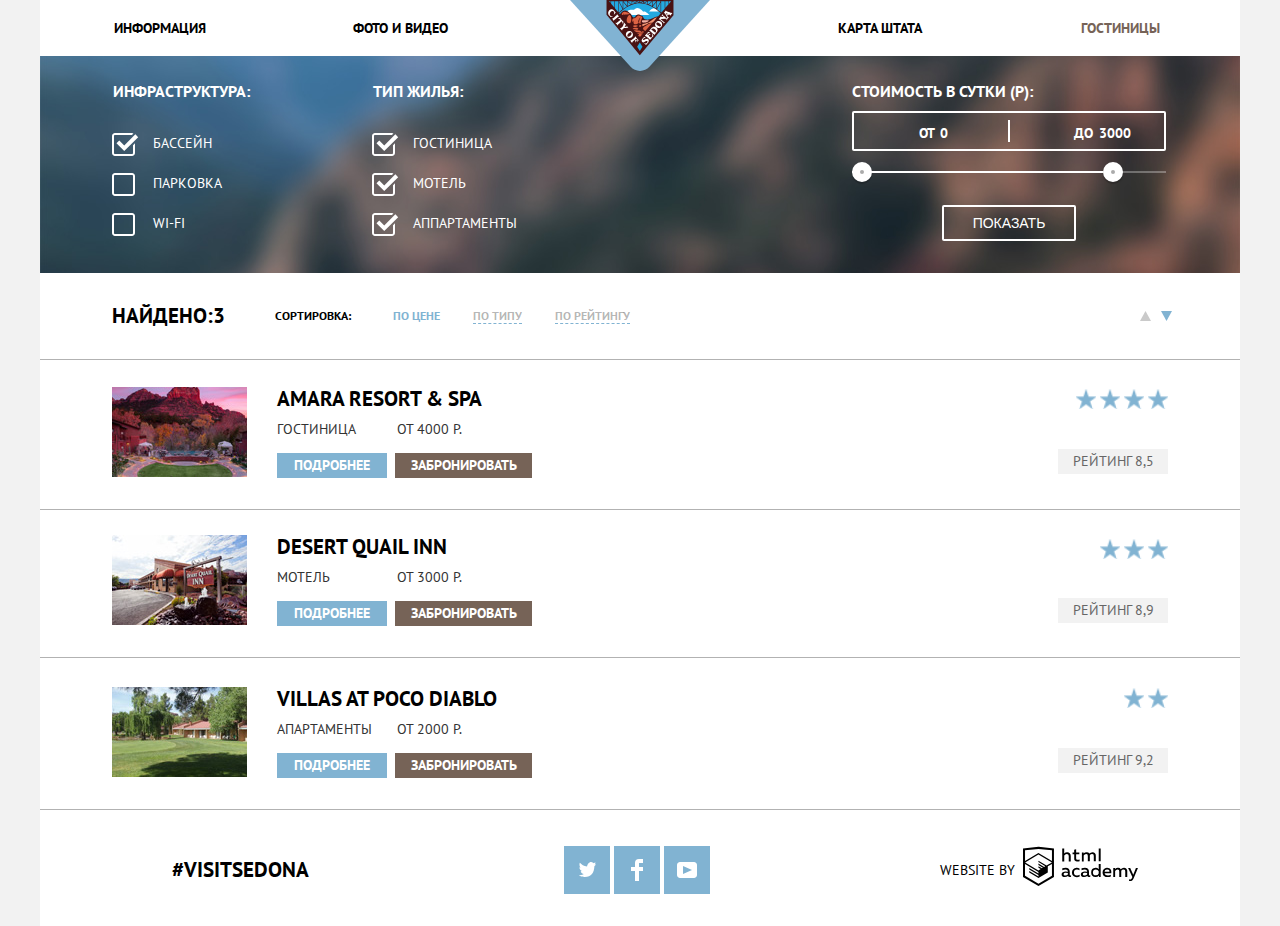
==== commit a960812c: "Проверка пред защитой" ====
--- a/catalog.html
+++ b/catalog.html
@@ -8,7 +8,6 @@
   <link href="css/style.css" rel="stylesheet">
 </head>
 <body class="inner-page">
-
   <div class="page-wrapper">
     <header class="header-navigation">
       <a class="main-header-logo" href="index.html">
@@ -24,9 +23,7 @@
       </nav>
     </header>
   </div>
-
   <main class="container-inner">
-
     <section class="filters">
       <h2 class="visually-hidden">Фильтр товаров</h2>
       <form class="filter" method="get" action="https://echo.htmlacademy.ru">
@@ -51,7 +48,7 @@
           <legend>Тип жилья:</legend>
           <ul>
             <li class="filter-option">
-              <input class="visually-hidden filter-input filter-input-checkbox" type="checkbox" name="hotel" id="filter-hotel" checked>
+              <input class="visually-hidden filter-input filter-input-checkbox" type="checkbox" name="hotel" id="filter-hotels" checked>
               <label for="filter-hotels">Гостиница</label>
             </li>
             <li class="filter-option">
@@ -64,7 +61,6 @@
             </li>
           </ul>
         </fieldset>
-
         <div class="filter-range">
           <div class="filter-range-title">Стоимость в сутки (р):</div>
           <div class="price-controls">
@@ -82,25 +78,19 @@
         </div>
       </form>
     </section>
-
     <div class="sort">
       <p class="sort__items"> Найдено:3 </p>
       <p class="sort-choice">Сортировка:</p>
-      <a class="sort-price">По цене</a>
-      <a class="sort-type" href="hotels1.html">По типу</a>
-      <a class="sort-rating" href="hotels2.html">По рейтингу</a>
-      <a class="sort-up">
-        <svg xmlns="http://www.w3.org/2000/svg" xmlns:xlink="http://www.w3.org/1999/xlink" width="11" height="10" viewBox="0 0 11 10">
-          <image id="icon-up-dir" width="11" height="10" xlink:href="[data-uri]"/>
-        </svg>
+      <a class="sort-price sort-thing">По цене</a>
+      <a class="sort-type sort-things" href="hotels1.html">По типу</a>
+      <a class="sort-rating sort-things" href="hotels2.html">По рейтингу</a>
+      <a class="sort-arrows" href="hotels1.html">
+        <svg xmlns="http://www.w3.org/2000/svg" width="11" height="10" viewBox="0 0 11 10"><path d="M5.5 0L0 10h11z"/></svg>
       </a>
-      <a class="sort-down" href="hotels1.html">
-        <svg xmlns="http://www.w3.org/2000/svg" xmlns:xlink="http://www.w3.org/1999/xlink" width="11" height="10" viewBox="0 0 11 10">
-          <image id="icon-down-dir" width="11" height="10" xlink:href="[data-uri]"/>
-        </svg>
+      <a class="sort-arrows">
+        <svg xmlns="http://www.w3.org/2000/svg" width="11" height="10" viewBox="0 0 11 10"><path d="M5.5 10L0 0h11"/></svg>
       </a>
     </div>
-
     <section class="catalog-list">
       <article class="catalog-item">
         <a class="item-image" href="catalog-item.html">
@@ -117,23 +107,14 @@
             <a class="button-reserve" href="#">Забронировать</a>
           </div>
           <span class="stars-mark">
-            <svg xmlns="http://www.w3.org/2000/svg" xmlns:xlink="http://www.w3.org/1999/xlink" width="18" height="17" viewBox="0 0 18 17">
-              <image id="star1" data-name="★ " width="18" height="17" xlink:href="[data-uri]"/>
-            </svg>
-            <svg xmlns="http://www.w3.org/2000/svg" xmlns:xlink="http://www.w3.org/1999/xlink" width="18" height="17" viewBox="0 0 18 17">
-              <image id="star2" data-name="★ " width="18" height="17" xlink:href="[data-uri]"/>
-            </svg>
-            <svg xmlns="http://www.w3.org/2000/svg" xmlns:xlink="http://www.w3.org/1999/xlink" width="18" height="17" viewBox="0 0 18 17">
-              <image id="star3" data-name="★ " width="18" height="17" xlink:href="[data-uri]"/>
-            </svg>
-            <svg xmlns="http://www.w3.org/2000/svg" xmlns:xlink="http://www.w3.org/1999/xlink" width="18" height="17" viewBox="0 0 18 17">
-              <image id="star4" data-name="★ " width="18" height="17" xlink:href="[data-uri]"/>
-            </svg>
+            <span class="stars"></span>
+            <span class="stars"></span>
+            <span class="stars"></span>
+            <span class="stars"></span>
           </span>
           <span class="rating">Рейтинг 8,5</span>
         </div>
       </article>
-
       <article class="catalog-item-desert">
         <a class="item-image" href="catalog-item.html">
           <img src="img/product-2.jpg" width="135" height="90" alt="Desert Quail Inn">
@@ -149,20 +130,13 @@
             <a class="button-reserve" href="#">Забронировать</a>
           </div>
           <span class="stars-mark">
-            <svg xmlns="http://www.w3.org/2000/svg" xmlns:xlink="http://www.w3.org/1999/xlink" width="18" height="17" viewBox="0 0 18 17">
-              <image id="star5" data-name="★ " width="18" height="17" xlink:href="[data-uri]"/>
-            </svg>
-            <svg xmlns="http://www.w3.org/2000/svg" xmlns:xlink="http://www.w3.org/1999/xlink" width="18" height="17" viewBox="0 0 18 17">
-              <image id="star6" data-name="★ " width="18" height="17" xlink:href="[data-uri]"/>
-            </svg>
-            <svg xmlns="http://www.w3.org/2000/svg" xmlns:xlink="http://www.w3.org/1999/xlink" width="18" height="17" viewBox="0 0 18 17">
-              <image id="star7" data-name="★ " width="18" height="17" xlink:href="[data-uri]"/>
-            </svg>
+            <span class="stars"></span>
+            <span class="stars"></span>
+            <span class="stars"></span>
           </span>
           <span class="rating">Рейтинг 8,9</span>
         </div>
       </article>
-
       <article class="catalog-item-villas">
         <a class="item-image" href="catalog-item.html">
           <img src="img/product-3.jpg" width="135" height="90" alt="Villas at Poco Diablo">
@@ -178,48 +152,33 @@
             <a class="button-reserve" href="#">Забронировать</a>
           </div>
           <span class="stars-mark">
-            <svg xmlns="http://www.w3.org/2000/svg" xmlns:xlink="http://www.w3.org/1999/xlink" width="18" height="17" viewBox="0 0 18 17">
-              <image id="star8" data-name="★ " width="18" height="17" xlink:href="[data-uri]"/>
-            </svg>
-            <svg xmlns="http://www.w3.org/2000/svg" xmlns:xlink="http://www.w3.org/1999/xlink" width="18" height="17" viewBox="0 0 18 17">
-              <image id="star9" data-name="★ " width="18" height="17" xlink:href="[data-uri]"/>
-            </svg>
+            <span class="stars"></span>
+            <span class="stars"></span>
           </span>
           <span class="rating">Рейтинг 9,2</span>
         </div>
       </article>
     </section>
   </main>
-
   <footer class="footer-inner">
     <a class="visitsedona" href="#">#VISITSEDONA</a>
     <ul class="footer-social">
-
       <li><a class="social-button" href="#" aria-label="Твиттер">
         <svg xmlns="http://www.w3.org/2000/svg" xmlns:xlink="http://www.w3.org/1999/xlink" width="17" height="15" viewBox="0 0 17 15"><path fill="#FFF" d="M10.95.144c1.685-.496 2.984.27 3.577 1.179.673-.231 1.331-.481 2.011-.708a2.345 2.345 0 0 1-.857 1.768c.685.17 1.304-.491 1.304-.491-.169 1-1.006 1.788-1.563 2.024-.231 6.75-3.175 11.217-10.077 11.082h-.446c-.41 0-4.164-.46-4.898-1.887 2.271.196 3.893-.422 4.693-1.177-.96-.3-2.679-.477-2.979-2.95.349.106.564.228 1.19.119C1.705 8.247.374 7.53.448 5.33c.285.328 1.067.536 1.34.472C1.085 5.561-.182 2.442.894.85c1.818 1.854 3.735 3.606 7.152 3.773C8.254 2.33 9.183.793 10.95.144z"/></svg>
       </a></li>
-
       <li><a class="social-button" href="#" aria-label="Фейсбук">
         <svg xmlns="http://www.w3.org/2000/svg" width="12" height="22" viewBox="0 0 12 22"><path fill="#FFF" d="M12 4V0H8a4 4 0 0 0-4 4v4H0v4h4v10h4V12h4V8H8V4h4z"/></svg>
       </a></li>
-
       <li><a class="social-button" href="#" aria-label="Ютюб">
         <svg xmlns="http://www.w3.org/2000/svg" xmlns:xlink="http://www.w3.org/1999/xlink" width="20" height="16" viewBox="0 0 20 16"><path fill="#FFF" d="M17 0H3C1.35 0 0 1.35 0 3v10c0 1.65 1.35 3 3 3h14c1.65 0 3-1.35 3-3V3c0-1.65-1.35-3-3-3zM6.027 11.998V4.002L15.014 8l-8.987 3.998z"/></svg>
       </a></li>
-
     </ul>
     <address class="footer-copyright">
       <p class="logo-htmlacademy">Website by</p>
       <a class="button-htmlacademy" href="https://htmlacademy.ru" aria-label="html academy">
-        <svg width="115" height="41" id="Layer_1" data-name="Layer 1" xmlns="http://www.w3.org/2000/svg"
-        viewBox="0 0 108.08 36.85"><title>logo-htmlacademy-small1</title>
-        <path
-        d="M44.61,26.88a2,2,0,0,0,.55-0.1v1.33a3.25,3.25,0,0,1-1.18.21,1.67,1.67,0,0,1-1.67-1,4.84,4.84,0,0,1-3.14,1.08c-1.51,0-2.91-.83-2.91-2.55,0-2.13,2-2.79,3.71-2.79a11.08,11.08,0,0,1,2.17.25v-0.3c0-1-.76-1.77-2.19-1.77a7.42,7.42,0,0,0-3,.64v-1.7a10.21,10.21,0,0,1,3.19-.55c2.36,0,3.81,1.12,3.81,3.65v3a0.54,0.54,0,0,0,.49.59h0.17Zm-6.44-1.13A1.35,1.35,0,0,0,39.63,27h0.11a3.39,3.39,0,0,0,2.41-1V24.58a9.72,9.72,0,0,0-1.81-.21c-1,0-2.16.33-2.16,1.38h0Zm12.36-6.11a5,5,0,0,1,2.57.64V22a4.08,4.08,0,0,0-2.3-.7,2.75,2.75,0,1,0,0,5.49,5,5,0,0,0,2.43-.64v1.71a6.27,6.27,0,0,1-2.76.57A4.21,4.21,0,0,1,46,24.51q0-.21,0-0.41a4.32,4.32,0,0,1,4.18-4.46h0.38Zm12.17,7.24a2,2,0,0,0,.55-0.1v1.33a3.25,3.25,0,0,1-1.18.21,1.67,1.67,0,0,1-1.67-1,4.84,4.84,0,0,1-3.14,1.08c-1.51,0-2.91-.83-2.91-2.55,0-2.13,2-2.79,3.71-2.79a11.08,11.08,0,0,1,2.17.25v-0.3c0-1-.76-1.77-2.19-1.77a7.42,7.42,0,0,0-3,.64v-1.7a10.21,10.21,0,0,1,3.19-.55c2.36,0,3.81,1.12,3.81,3.65v3a0.54,0.54,0,0,0,.49.59h0.17Zm-6.44-1.13A1.35,1.35,0,0,0,57.73,27h0.11a3.39,3.39,0,0,0,2.41-1V24.58a9.72,9.72,0,0,0-1.81-.21c-1.06,0-2.16.33-2.16,1.38h0ZM73,16V28.2H71.35V26.88a3.88,3.88,0,0,1-3.19,1.54,4.4,4.4,0,0,1,0-8.78,3.81,3.81,0,0,1,3,1.3V16H73Zm-4.53,5.22a2.76,2.76,0,1,0,0,5.52A2.86,2.86,0,0,0,71.15,25V23A2.91,2.91,0,0,0,68.49,21.27ZM79,19.64c3.31,0,4.46,2.68,3.92,5.09H76.7c0.21,1.5,1.67,2.11,3.19,2.11a6.11,6.11,0,0,0,2.64-.59v1.6a7.14,7.14,0,0,1-3,.57C77,28.42,74.78,27,74.78,24a4.18,4.18,0,0,1,4-4.39H79Zm0.09,1.54a2.28,2.28,0,0,0-2.44,2.1v0.06H81.3A2,2,0,0,0,79.13,21.18Zm5.73,7V19.87h1.65v1a3.81,3.81,0,0,1,2.78-1.27A2.86,2.86,0,0,1,91.89,21a4.12,4.12,0,0,1,2.91-1.33A3.06,3.06,0,0,1,98,23V28.2h-1.9V23.05a1.59,1.59,0,0,0-1.42-1.75H94.42a2.8,2.8,0,0,0-2.07,1.12V28.2h-1.9V23.05A1.59,1.59,0,0,0,89,21.31H88.8a3,3,0,0,0-2.21,1.29v5.63H84.86Zm21.31-8.33h1.9l-3.91,9.46c-0.9,2.17-2.09,2.86-3.35,2.86a4.76,4.76,0,0,1-1.1-.14V30.46a2.86,2.86,0,0,0,.85.12c0.9,0,1.58-.64,2.07-1.9l0.17-.42-4-8.4h2l2.86,6.29ZM38.73,1.46V6.22a3.81,3.81,0,0,1,2.7-1.14,3.25,3.25,0,0,1,3.44,3.4v5.15H43V8.72a1.81,1.81,0,0,0-1.61-2h-0.3a2.93,2.93,0,0,0-2.32,1.39v5.52h-1.9V1.46h1.9ZM49.94,2.31v3h3V6.91h-3v3.81c0,1.1.5,1.46,1.58,1.46a4.49,4.49,0,0,0,1.69-.33v1.6A6.8,6.8,0,0,1,51,13.8a2.55,2.55,0,0,1-2.86-2.74V6.89H46.58V5.26h1.5V2.74Zm5.4,11.31V5.28H57v1A3.81,3.81,0,0,1,59.77,5a2.86,2.86,0,0,1,2.6,1.33A4.12,4.12,0,0,1,65.28,5,3.06,3.06,0,0,1,68.44,8.4v5.21h-1.9V8.46a1.59,1.59,0,0,0-1.42-1.75H64.89a2.8,2.8,0,0,0-2.07,1.12v5.78h-1.9V8.46A1.59,1.59,0,0,0,59.5,6.71H59.27A3,3,0,0,0,57.06,8v5.63H55.34ZM71.17,1.45H73V13.6H71.17V1.45ZM14.71,0H14.55L0,1.54V28.21l14.55,8.66,14.55-8.66V1.54Zm12.5,27.1L14.55,34.64,1.9,27.12V16.18l12.59,7.5V25L5.86,19.9v1.31l8.68,5.21v1.39L5.87,22.65V24l8.68,5.21,8.75-5.24V18.31L27.2,16V27.12Zm0-12.53-3.48,2-1.6,1L14.51,13v1.31L21,18.23H21l-0.14.09-1,.54-5.37-3.2V17l4.24,2.52-1,.67-3.2-1.9v1.31l2.1,1.24L14.5,22.1,2,14.65,14.51,7.11Zm0-1.32L14.49,5.76,1.91,13.25v-10L14.56,1.92,27.21,3.25v10h0Z"
-        transform="translate(0 -0.02)" fill="#231f20"/>
-      </svg>
-    </a>
-  </address>
-</footer>
-</body>
-</html>
+        <svg id="Layer_1" data-name="Layer 1" xmlns="http://www.w3.org/2000/svg" width="115" height="41" viewBox="0 0 108.08 36.85"><title>logo-htmlacademy-small1</title><path d="M44.61,26.88a2,2,0,0,0,.55-0.1v1.33a3.25,3.25,0,0,1-1.18.21,1.67,1.67,0,0,1-1.67-1,4.84,4.84,0,0,1-3.14,1.08c-1.51,0-2.91-.83-2.91-2.55,0-2.13,2-2.79,3.71-2.79a11.08,11.08,0,0,1,2.17.25v-0.3c0-1-.76-1.77-2.19-1.77a7.42,7.42,0,0,0-3,.64v-1.7a10.21,10.21,0,0,1,3.19-.55c2.36,0,3.81,1.12,3.81,3.65v3a0.54,0.54,0,0,0,.49.59h0.17Zm-6.44-1.13A1.35,1.35,0,0,0,39.63,27h0.11a3.39,3.39,0,0,0,2.41-1V24.58a9.72,9.72,0,0,0-1.81-.21c-1,0-2.16.33-2.16,1.38h0Zm12.36-6.11a5,5,0,0,1,2.57.64V22a4.08,4.08,0,0,0-2.3-.7,2.75,2.75,0,1,0,0,5.49,5,5,0,0,0,2.43-.64v1.71a6.27,6.27,0,0,1-2.76.57A4.21,4.21,0,0,1,46,24.51q0-.21,0-0.41a4.32,4.32,0,0,1,4.18-4.46h0.38Zm12.17,7.24a2,2,0,0,0,.55-0.1v1.33a3.25,3.25,0,0,1-1.18.21,1.67,1.67,0,0,1-1.67-1,4.84,4.84,0,0,1-3.14,1.08c-1.51,0-2.91-.83-2.91-2.55,0-2.13,2-2.79,3.71-2.79a11.08,11.08,0,0,1,2.17.25v-0.3c0-1-.76-1.77-2.19-1.77a7.42,7.42,0,0,0-3,.64v-1.7a10.21,10.21,0,0,1,3.19-.55c2.36,0,3.81,1.12,3.81,3.65v3a0.54,0.54,0,0,0,.49.59h0.17Zm-6.44-1.13A1.35,1.35,0,0,0,57.73,27h0.11a3.39,3.39,0,0,0,2.41-1V24.58a9.72,9.72,0,0,0-1.81-.21c-1.06,0-2.16.33-2.16,1.38h0ZM73,16V28.2H71.35V26.88a3.88,3.88,0,0,1-3.19,1.54,4.4,4.4,0,0,1,0-8.78,3.81,3.81,0,0,1,3,1.3V16H73Zm-4.53,5.22a2.76,2.76,0,1,0,0,5.52A2.86,2.86,0,0,0,71.15,25V23A2.91,2.91,0,0,0,68.49,21.27ZM79,19.64c3.31,0,4.46,2.68,3.92,5.09H76.7c0.21,1.5,1.67,2.11,3.19,2.11a6.11,6.11,0,0,0,2.64-.59v1.6a7.14,7.14,0,0,1-3,.57C77,28.42,74.78,27,74.78,24a4.18,4.18,0,0,1,4-4.39H79Zm0.09,1.54a2.28,2.28,0,0,0-2.44,2.1v0.06H81.3A2,2,0,0,0,79.13,21.18Zm5.73,7V19.87h1.65v1a3.81,3.81,0,0,1,2.78-1.27A2.86,2.86,0,0,1,91.89,21a4.12,4.12,0,0,1,2.91-1.33A3.06,3.06,0,0,1,98,23V28.2h-1.9V23.05a1.59,1.59,0,0,0-1.42-1.75H94.42a2.8,2.8,0,0,0-2.07,1.12V28.2h-1.9V23.05A1.59,1.59,0,0,0,89,21.31H88.8a3,3,0,0,0-2.21,1.29v5.63H84.86Zm21.31-8.33h1.9l-3.91,9.46c-0.9,2.17-2.09,2.86-3.35,2.86a4.76,4.76,0,0,1-1.1-.14V30.46a2.86,2.86,0,0,0,.85.12c0.9,0,1.58-.64,2.07-1.9l0.17-.42-4-8.4h2l2.86,6.29ZM38.73,1.46V6.22a3.81,3.81,0,0,1,2.7-1.14,3.25,3.25,0,0,1,3.44,3.4v5.15H43V8.72a1.81,1.81,0,0,0-1.61-2h-0.3a2.93,2.93,0,0,0-2.32,1.39v5.52h-1.9V1.46h1.9ZM49.94,2.31v3h3V6.91h-3v3.81c0,1.1.5,1.46,1.58,1.46a4.49,4.49,0,0,0,1.69-.33v1.6A6.8,6.8,0,0,1,51,13.8a2.55,2.55,0,0,1-2.86-2.74V6.89H46.58V5.26h1.5V2.74Zm5.4,11.31V5.28H57v1A3.81,3.81,0,0,1,59.77,5a2.86,2.86,0,0,1,2.6,1.33A4.12,4.12,0,0,1,65.28,5,3.06,3.06,0,0,1,68.44,8.4v5.21h-1.9V8.46a1.59,1.59,0,0,0-1.42-1.75H64.89a2.8,2.8,0,0,0-2.07,1.12v5.78h-1.9V8.46A1.59,1.59,0,0,0,59.5,6.71H59.27A3,3,0,0,0,57.06,8v5.63H55.34ZM71.17,1.45H73V13.6H71.17V1.45ZM14.71,0H14.55L0,1.54V28.21l14.55,8.66,14.55-8.66V1.54Zm12.5,27.1L14.55,34.64,1.9,27.12V16.18l12.59,7.5V25L5.86,19.9v1.31l8.68,5.21v1.39L5.87,22.65V24l8.68,5.21,8.75-5.24V18.31L27.2,16V27.12Zm0-12.53-3.48,2-1.6,1L14.51,13v1.31L21,18.23H21l-0.14.09-1,.54-5.37-3.2V17l4.24,2.52-1,.67-3.2-1.9v1.31l2.1,1.24L14.5,22.1,2,14.65,14.51,7.11Zm0-1.32L14.49,5.76,1.91,13.25v-10L14.56,1.92,27.21,3.25v10h0Z" transform="translate(0 -0.02)"/></svg></a>
+      </address>
+    </footer>
+  </body>
+  </html>
 
--- a/css/style.css
+++ b/css/style.css
@@ -1,65 +1,51 @@
 body {
   margin: 0;
   padding: 0;
-
   font-family: "PT Sans", Arial, sans-serif;
   font-size: 14px;
   line-height: 24px;
   font-weight: 700;
   color: #000;
   text-transform: uppercase;
-
   background-color: #f2f2f2;
   background-size: cover;
 }
-
 .visually-hidden:not(:focus):not(:active),
 input[type="checkbox"].visually-hidden,
 input[type="radio"].visually-hidden {
   position: absolute;
-
   margin: -1px;
   padding: 0;
   width: 1px;
   height: 1px;
   border: 0;
-
   white-space: nowrap;
-
   clip-path: inset(100%);
   clip: rect(0 0 0 0);
   overflow: hidden;
 }
-
 .body-container {
   margin: 0 auto;
   padding: 0;
   width: 1200px;
 }
-
 .inner-page {
   margin: 0 auto;
   padding: 0;
   width: 1200px;
-
   background-image: url("../bg-inner.png");
 }
-
 a {
   text-decoration: none;
 }
-
 ul {
   list-style: none;
 }
-
 .header-navigation {
   position: relative;
-
-  color: #000;
-  background-color: #fff;
-}
-
+  color: #000;
+  background-color: #fff;
+}
 .main-header-logo {
   position: absolute;
   top: 0;
@@ -67,168 +53,133 @@
   transform: translateX(-50%);
   z-index: 1;
 }
-
 .site-navigation {
   display: flex;
   flex-wrap: wrap;
   margin: 0;
   padding: 0;
-
   list-style: none;
 }
-
 .site-navigation li:nth-child(2) {
   margin-right: auto;
 }
-
 .site-navigation__item {
   display: inline-block;
   padding: 16px 0;
   width: 240px;
-
-  text-align: center;
-}
-
+  text-align: center;
+}
 .site-navigation a {
   color: #000;
 }
-
 .site-navigation a:focus,
 .site-navigation a:hover {
   color: #81b3d2;
 }
-
 .site-navigation a:active {
   color: #cacaca;
 }
-
 .site-navigation a:not([href]) {
   color: #766357;
 }
-
 .picture-sedona {
   position: relative;
   margin-bottom: 55px;
   padding-top: 75px;
-
-  text-align: center;
-
+  text-align: center;
   background-image: url(../img/bg.jpg);
   background-size: cover;
 }
-
 .picture-sedona::after {
   content: '';
   position: absolute;
   bottom: 0;
   left: 0;
   right: 0;
-  height: 59px;
-
+  height: 61px;
   background: url(../img/polygon.svg) center no-repeat;
   background-size: cover;
 }
-
 .welcome-img-sedona {
   margin-bottom: 75px;
 }
-
 .accost {
   background-color: #fff;
 }
-
 .filter {
   display: flex;
   padding: 25px 74px 11px 100px;
-
   background: url(../img/filter-background.jpg) center no-repeat;
   background-size: cover;
 }
-
 .filter legend {
   margin-left: -40px;
   margin-bottom: 26px;
   padding: 0;
-
   font-size: 16px;
   line-height: 21px;
   color: #fff;
 }
-
 .filter ul {
   margin: 0;
   padding: 0;
-
   list-style: none;
   line-height: 21px;
   color: #fff;
 }
-
 .filter-option {
   margin-bottom: 19px;
 }
-
 .filter-infrastructure {
   margin-right: 140px;
 }
-
 .filter-infrastructure-title {
   margin-right: 115px;
 }
-
 .filter-housing {
   margin-right: 325px;
 }
-
 .filter-option label {
   display: block;
   position: relative;
-
   cursor: pointer;
   user-select: none;
-
   font-size: 14px;
   font-weight: 400;
 }
-
 .filter-input-checkbox + label::before {
   content: "";
   position: absolute;
-  left: -42px;
+  left: -41px;
   top: 0;
-
-  width: 20px;
-  height: 20px;
-  border-radius: 4px;
-
-  border: 2px solid #fff;
-}
-
+  width: 27px;
+  height: 23px;
+  background: url("../img/checkbox-off.svg");
+  background-repeat: no-repeat;
+  background-position: 0 0;
+}
+.filter-input-checkbox:checked + label::before {
+  display: none;
+}
 .filter-input-checkbox:checked + label::after {
   content: "";
-
-  position: absolute;
-  left: -42px;
+  position: absolute;
+  left: -41px;
   top: 0;
-
+  box-sizing: border-box;
   width: 27px;
   height: 23px;
-
   background-image: url("../img/checkbox-on.svg");
   background-repeat: no-repeat;
   background-position: 0 0;
 }
-
 .filter-range {
   width: 330px;
-
   color: #fff;
   text-transform: uppercase;
 }
-
 .filter-range-title {
   margin-bottom: 9px;
-
   font-size: 16px;
   line-height: 21px;
   font-weight: 600;
@@ -238,556 +189,445 @@
   margin-bottom: 20px;
   position: relative;
   height: 36px;
-
   font-size: 0;
-
   border: 2px solid #ffffff;
   border-radius: 2px;
 }
-
 .price-controls::after {
   content: "";
   position: absolute;
   top: 50%;
   left: 50%;
-
   width: 2px;
   height: 22px;
-
   background: #ffffff;
   transform: translate(-50%, -50%);
 }
-
 .price-controls label {
   display: inline-block;
-
   font-size: 14px;
   line-height: 38px;
   vertical-align: top;
-
   cursor: pointer;
 }
-
 .price-controls .min-price,
 .price-controls .max-price {
   padding-left: 65px;
   width: 90px;
 }
-
 .price-controls input {
   margin: 0;
   width: 50px;
-
   color: inherit;
   font: inherit;
-
   background: none;
   border: none;
 }
-
 .range-controls {
   margin-bottom: 32px;
   position: relative;
 }
-
 .range-controls .scale {
   height: 2px;
-
   background: rgba(255, 255, 255, 0.3);
 }
-
 .range-controls .bar {
   width: 80%;
   height: 2px;
-
   background: #ffffff;
 }
-
 .range-toggle {
   position: absolute;
   top: -9px;
-
   width: 4px;
   height: 4px;
-
   background: #ababab;
   border: 8px solid #ffffff;
   border-radius: 50%;
   box-shadow: 0 2px 1px 0 rgba(0, 1, 1, 0.2);
   cursor: pointer;
 }
-
 .range-toggle:hover {
   background: #1c4f80;
 }
-
 .range-toggle-min {
   left: 0;
 }
-
 .range-toggle-max {
   left: 80%;
 }
-
 .btn-transparent {
   display: block;
   margin: 0 auto;
   padding: 6px 29px;
-
   font-size: 14px;
   line-height: 20px;
   color: #fff;
   text-transform: uppercase;
-
   background: transparent;
   border: 2px solid #ffffff;
   border-radius: 2px;
   cursor: pointer;
 }
-
 .btn-transparent:hover {
   color: #000;
-
   background: #fff;
 }
-
 .sort {
   display: flex;
   padding-left: 72px;
   align-items: center;
   min-height: 86px;
-
   background-color: #fff;
   border-bottom: 1px solid rgba(0, 0, 0, 0.3);
 }
-
 .sort__items {
   margin-right: 50px;
-
   font-size: 21px;
   line-height: 26px;
 }
-
 .sort-choice {
   margin-right: 42px;
-
   font-size: 12px;
 }
-
 .sort-price {
   margin-right: 33px;
-
   font-size: 12px;
   color: #81b3d2;
 }
-
 .sort-type {
   margin-right: 33px;
-
   font-size: 12px;
   line-height: 15px;
   color: rgba(0, 0, 0, 0.3);
-
   border-bottom: 1px dashed #81b3d2;
 }
-
 .sort-rating {
   margin-right: 510px;
-
   font-size: 12px;
   line-height: 15px;
   color: rgba(0, 0, 0, 0.3);
-
-  border-bottom: 1px dashed #81b3d2
-}
-
-.sort-up {
+  border-bottom: 1px dashed #81b3d2;
+}
+.sort-things:hover {
+  color: #81b3d2;
+}
+.sort-things:active {
+  color: #000;
+}
+.sort-arrows svg {
   margin-right: 10px;
-}
-
+  fill: #cacaca;
+}
+.sort-arrows svg:hover {
+  fill: #231f20;
+}
+.sort-arrows svg:active {
+  fill: #81b3d2;
+}
+.sort-arrows:not([href]) svg {
+  fill: #81b3d2;
+}
 .about-sedona {
   margin: 0;
   padding-bottom: 55px;
-
-  background-color: #fff;
-  text-align: center;
-}
-
+  background-color: #fff;
+  text-align: center;
+}
 .what-is-sedona {
   display: inline-block;
   margin-bottom: 30px;
   width: 440px;
-
   font-size: 21px;
   line-height: 26px;
 }
-
 .five-reasons {
   margin: 0;
-
   font-weight: 400;
   color: #333;
 }
-
 .catalog-list {
   background-color: #fff;
 }
-
 .catalog-item {
   display: flex;
   margin: 0;
   padding: 27px 72px 25px 72px;
   position: relative;
-
   border-bottom: 1px solid rgba(0, 0, 0, 0.3);
 }
-
 .catalog-item-desert {
   display: flex;
   margin: 0;
   padding: 25px 72px 25px 72px;
   position: relative;
-
   border-bottom: 1px solid rgba(0, 0, 0, 0.3);
 }
-
 .catalog-item-villas {
   display: flex;
   margin: 0;
   padding: 29px 72px 25px 72px;
   position: relative;
-
   border-bottom: 1px solid rgba(0, 0, 0, 0.3);
 }
-
 .item-image {
   margin: 0;
   padding: 0;
   padding-right: 30px;
 }
-
 .item-wrapper h3 {
   margin: 0;
   padding: 0;
   padding-bottom: 5px;
 }
-
 .info-category {
   display: flex;
   margin-bottom: 12px;
   width: 185px;
   justify-content: space-between;
-
   color: #333;
   font-weight: 400;
 }
-
 .catalog_item-price {
   display: flex;
 }
-
 .info-category p {
   display: inline-block;
   margin: 0;
   padding: 0;
 }
-
 .feature-photo {
   display: flex;
-
-  text-align: center;
-}
-
+  text-align: center;
+}
 .feature-photo-items {
   padding: 46px 60px 0px 60px;
   flex-direction: column;
-
   background-color: #81b3d2;
 }
-
 .feature-photo-items h2 {
   margin: 0 auto;
   margin-bottom: 15px;
   padding: 0;
   width: 125px;
-
-  color: #fff;
-}
-
+  color: #fff;
+}
 .feature-photo-items p {
   margin: 0;
   margin-bottom: 15px;
   padding: 0;
-
-  color: #fff;
-  font-weight: 400;
-}
-
+  color: #fff;
+  font-weight: 400;
+}
 .service {
   display: flex;
-  padding-top: 61px;
-  padding-bottom: 67px;
+  padding-top: 50px;
+  padding-bottom: 77px;
   justify-content: center;
-
-  background-color: #fff;
-  text-align: center;
-}
-
+  background-color: #fff;
+  text-align: center;
+}
 .service h3 {
   font-size: 21px;
 }
-
-.service-items-hotel {
-  margin-right: 133px;
-}
-
-.service-items-food {
-  margin-right: 122px;
-}
-
-.service-hotel {
-  margin:0;
-  padding: 0;
-  width: 252px;
-
+.service-items {
+  padding-top: 90px;
+  width: 400px;
+  text-align: center;
+  background: url('../img/icon-1.svg') center 10px no-repeat;
+}
+.food {
+  background-image: url('../img/icon-3.svg');
+  background-size: 120px 70px;
+}
+.souvenirs {
+  background-image: url('../img/icon-2.svg');
+  background-size: 120px 75px;
+}
+.service-desc {
+  margin: 0 auto;
+  width: 294px;
   color: #333;
-  font-weight: 400;
-}
-
-.service-food {
-  margin:0;
-  padding: 0;
-  width: 284px;
-
-  color: #333;
-  font-weight: 400;
-}
-
-.service-things {
-  margin:0;
-  padding: 0;
-  width: 273px;
-
-  color: #333;
-  font-weight: 400;
-}
-
+  line-height: 21px;
+  font-weight: 400;
+}
+.search {
+  visibility: hidden;
+}
+.search-open {
+  z-index: -1;
+  visibility: visible;
+  animation: fade 1s;
+  animation-fill-mode: both;
+}
+@keyframes fade {
+  0% {
+    transform: translateY(-400px) translateX(-50%);
+    opacity: 0;
+  }
+  100% {
+    transform: translateY(0) translateX(-50%);
+    opacity: 1;
+    z-index: 1;
+  }
+}
+.appointment {
+  background-color: #fff;
+}
 .nature-photo {
   display: flex;
 }
-
 .nature-photo-items {
   padding: 49px;
   padding-bottom: 30px;
   flex-direction: column;
-
   background-color: #81b3d2;
   text-align: center;
 }
-
 .nature-photo-items h2 {
   margin: 0 auto;
   margin-bottom: 15px;
   padding: 0;
   width: 155px;
-
-  color: #fff;
-}
-
+  color: #fff;
+}
 .nature-photo-items p {
   margin: 0 auto;
   margin-bottom: 15px;
   padding: 0;
-
-  color: #fff;
-  font-weight: 400;
-}
-
+  color: #fff;
+  font-weight: 400;
+}
 .feature-road {
   margin: 0;
-  padding-top: 35px;
-  padding-bottom: 40px;
+  padding-top: 48px;
+  padding-bottom: 45px;
   display: flex;
   justify-content: center;
-
   text-align: center;
   background-color: #eee;
 }
-
-.feature-road-small {
-  margin-right: 166px;
-  padding: 0;
-  width: 208px;
-
+.feature-road-desc {
+  margin: 0 auto;
+  padding: 0;
+  width: 262px;
   color: #333;
   font-weight: 400;
 }
-
-.feature-road-beatiful {
-  margin-right: 146px;
-  padding: 0;
-  width: 262px;
-
-  color: #333;
-  font-weight: 400;
-}
-
-.feature-road-tourist {
-  margin: 0;
-  padding: 0;
-  width: 246px;
-
-  color: #333;
-  font-weight: 400;
-}
-
+.feature-road-desc h2 {
+  margin: 0 auto;
+  width: 120px;
+  color: #000;
+}
+.feature-tourist {
+  width: 259px;
+}
+.feature-road-desc h2 {
+  padding-bottom: 6px;
+}
 .modal-map {
   margin: 0;
   padding: 0;
-
-  background-color: #fff;
-}
-
+  background-color: #fff;
+}
 .appointment {
+  position: relative;
+  z-index: 10;
   margin: 0 auto;
   padding-top: 53px;
-  width: 445px;
-
-  text-align: center;
-}
-
+  width: 585px;
+  text-align: center;
+}
 .appointment-title {
   margin: 0;
   margin-bottom: 15px;
   padding: 0;
-
   font-size: 30px;
   line-height: 36px;
 }
-
 .appointment-info {
   margin: 0;
   margin-bottom: 52px;
   padding: 0;
-
   font-weight: 400;
   color: #333;
 }
-
 .appointment a {
   display: inline-block;
   margin: 0;
   padding: 30px;
+  width: 568px;
+  box-sizing: border-box;
+  color: #fff;
+  font-size: 21px;
+  background-color: #766357;
+}
+.appointment a:hover,
+.appointment a:focus {
+  background-color: #604e43;
+}
+.appointment a:not {
+  color: #928a85;
+  background-color: #503e33;
+}
+.map {
+  margin-top: -472px;
+  height: 610px;
+  background: url(../img/map.png);
+}
+.search {
+  margin-bottom: 78px;
+  padding: 55px;
   width: 568px;
   position: relative;
   top: 0;
   left: 50%;
   transform: translateX(-50%);
   box-sizing: border-box;
-
-  color: #fff;
-  font-size: 21px;
-
-  background-color: #766357;
-}
-
-.appointment a:hover,
-.appointment a:focus {
-  background-color: #604e43;
-}
-
-.appointment a:not {
-  color: #928a85;
-
-  background-color: #503e33;
-}
-
-.map {
-  margin-top: -477px;
-  height: 620px;
-
-  background: url(../img/map.png);
-}
-
-.search {
-  margin-bottom: 78px;
-  padding: 55px;
-  width: 568px;
-  position: relative;
-  top: 0;
-  left: 50%;
-  transform: translateX(-50%);
-  box-sizing: border-box;
-
   background-color: #fff;
   box-shadow: 0px 7px 15px 0 rgba(0, 1, 1, 0.15);
 }
-
-
 fieldset {
   border: none;
 }
-
 .castom-form {
   margin-left: 21px;
-  width: 339px;
+  width: 341px;
   height: 38px;
-
   color: #000;
   text-align: left;
-
   background-color: #f2f2f2;
   border: none;
 }
-
 .castom-form::placeholder {
   padding-left: 10px;
-
   font-family: "PT Sans", Arial, sans-serif;
   font-size: 14px;
   line-height: 24px;
   font-weight: 700;
   color: #000;
   text-transform: uppercase;
-
   text-align: left;
 }
-
 .castom-form:hover {
   background-color: #ebebeb;
 }
-
 .castom-form:focus {
   background-color: #fff;
   outline: 2px solid #ebebeb;
 }
-
 .castom-dateout {
   margin-left: 17px;
   width: 342px;
 }
-
 .form-wrapper {
-  position: relative;
-}
-
-.calendar-icon {
-  position: absolute;
-  top: 50%;
-  transform: translateY(-50%);
-  right: 10px;
-}
-
+  margin-bottom: 6px;
+  position: relative;
+}
 .arrivial-date {
-  margin-bottom: 30px;
-  padding: 0;
-}
-
-.departure-date {
-  margin-bottom: 18px;
-  padding: 0;
-}
-
+  margin: 0px;
+  padding: 0px;
+}
 .modal-line {
   display: flex;
   margin: 0;
@@ -795,173 +635,145 @@
   justify-content: space-between;
   flex-wrap: wrap;
 }
-
 .modal-line p {
+  margin: 0;
   margin-bottom: 54px;
+  padding: 0;
   display: flex;
   align-items: center;
 }
-
 .adult {
   display: inline-block;
   margin-right: 41px;
 }
-
 .child {
   display: inline-block;
   margin-right: 27px;
 }
-
 .castom-form-small {
   width: 38px;
   height: 38px;
   box-sizing: border-box;
-
-  color: #000;
-  text-align: center;
-
+  color: #000;
+  text-align: center;
   background-color: #f2f2f2;
   border: none;
 }
-
 .castom-form-small:hover {
   background-color: #ebebeb;
 }
-
 .castom-form-small:focus {
   background-color: #fff;
   outline: 2px solid #ebebeb;
 }
-
 .castom-form-small::placeholder {
   padding-left: 10px;
-
   font-family: "PT Sans", Arial, sans-serif;
   font-size: 14px;
   line-height: 24px;
   font-weight: 700;
   color: #000;
   text-transform: uppercase;
-
-  text-align: center;
-}
-
+  text-align: center;
+}
+.btn-calendar {
+  margin: 0;
+  padding: 0;
+  list-style: none;
+  border: 0;
+}
 .calendar-icon {
   margin-right: 3px;
-
+  position: absolute;
+  top: 7px;
+  left: 425px;
   color: #cacaca;
 }
-
 .calendar-icon:hover {
   color: #000;
 }
-
 .calendar-icon:focus {
   color: #81b3d2;
 }
-
 .quantity-controller {
   width: 38px;
   height: 38px;
-
   color: #a9a9a9;
-
   background-color: #f2f2f2;
   border: none;
 }
-
 .quantity-controller:hover,
 .quantity-controller:focus {
   color: #000;
 }
-
 .quantity-controller:active {
-  color: #81b3d2;
-}
-
+  colorquantity: #81b3d2;
+}
 .search-button {
   width: 458px;
   height: 58px;
-
   list-style: none;
   text-decoration: none;
   font-size: 21px;
+  line-height: 26px;
   color: #fff;
   text-transform: uppercase;
   background-color: #81b3d2;
-}
-
+  border: 0;
+}
 .search-button:hover,
 .search-button:focus {
   background-color: #669ec0;
 }
-
 .search-button:active {
   background-color: #5496bd;
 }
-
 .hotel-name {
   color: #000;
   font-size: 21px;
 }
-
 .hotel-name:hover,
 .hotel-name:focus {
   color: #81b3d2;
 }
-
 .hotel-name:active {
   color: #cacaca;
 }
-
 .button-more {
   display: inline-block;
   margin-right: 4px;
   width: 110px;
   height: 25px;
   box-sizing: border-box;
-
-  text-align: center;
-  color: #fff;
-
+  text-align: center;
+  color: #fff;
   background-color: #81b3d2;
 }
-
 .button-more:hover,
 .button-more:focus {
   background-color: #669ec0;
 }
-
 .button-more:activ {
   color: #94b9d2;
-
   background-color: #5496bd;
 }
-
 .button-reserve {
   display: inline-block;
   width: 137px;
   height: 25px;
-
   text-align: center;
   box-sizing: border-box;
-
-  color: #fff;
-
+  color: #fff;
   background-color: #766357;
 }
-
 .button-reserve:hover,
 .button-reserve:focus {
   background-color: #604e43;
 }
-
 .button-reserve:activ {
   color: #928a85;
-
   background-color: #503e33;
 }
-
 .rating {
   width: 110px;
   height: 25px;
@@ -970,57 +782,51 @@
   right: 6%;
   box-sizing: border-box;
   text-align: center;
-
   color: #666;
   font-weight: 400;
-
   background-color: #f2f2f2;
 }
-
 .stars-mark {
   position: absolute;
   top: 20%;
   right: 6%;
   width: 92px;
-
   text-align: right;
 }
-
+.stars {
+  display: inline-block;
+  width: 20px;
+  height: 20px;
+  background: url('../img/star.svg') center no-repeat;
+  background-size: cover;
+}
 .main-footer {
   display: flex;
-  margin-top: -148px;
-  padding: 36px 101px 36px 132px;
+  margin-top: -135px;
+  padding: 20px 101px 36px 132px;
   align-items: center;
   position: relative;
   z-index: 1;
-
   background-color: rgba(255, 255, 255, 0.8);
 }
-
 .footer-inner {
   display: flex;
   padding: 20px 101px 16px 132px;
   align-items: center;
-
-  background-color: #fff;
-}
-
+  background-color: #fff;
+}
 .visitsedona {
   display: inline-block;
   margin-right: 215px;
   width: 135px;
-
   font-size: 21px;
   color: #000;
 }
-
 .footer-social {
   display: flex;
   list-style: none;
-
-  text-align: center;
-}
-
+  text-align: center;
+}
 .social-button {
   display: flex;
   margin: 2px;
@@ -1029,45 +835,45 @@
   align-items: center;
   width: 46px;
   height: 48px;
-
   color: #fff;
   text-align: center;
   background-color: #81b3d2;
 }
-
 .social-button:hover,
 .social-button:focus {
   outline: none;
   color: #fff;
   background-color: #669ec0;
 }
-
 .social-button:active {
   color: #88b6d1;
   background-color: #5496bd;
 }
-
 .footer-copyright {
   display: flex;
   margin-left: 228px;
   align-items: center;
 }
-
 .logo-htmlacademy {
   margin: 0;
   margin-right: 8px;
   padding: 0;
-
   font-style: normal;
   font-weight: 400;
   text-transform: uppercase;
 }
-
 .button-htmlacademy {
   margin: 0;
   padding: 0;
-
   display: inline-block;
   width: 115px;
 }
-
+.button-htmlacademy svg {
+  fill: #000;
+}
+.button-htmlacademy svg:hover {
+  fill: #81b3d2;
+}
+.button-htmlacademy svg:active {
+  fill: #bdbbbc;
+}
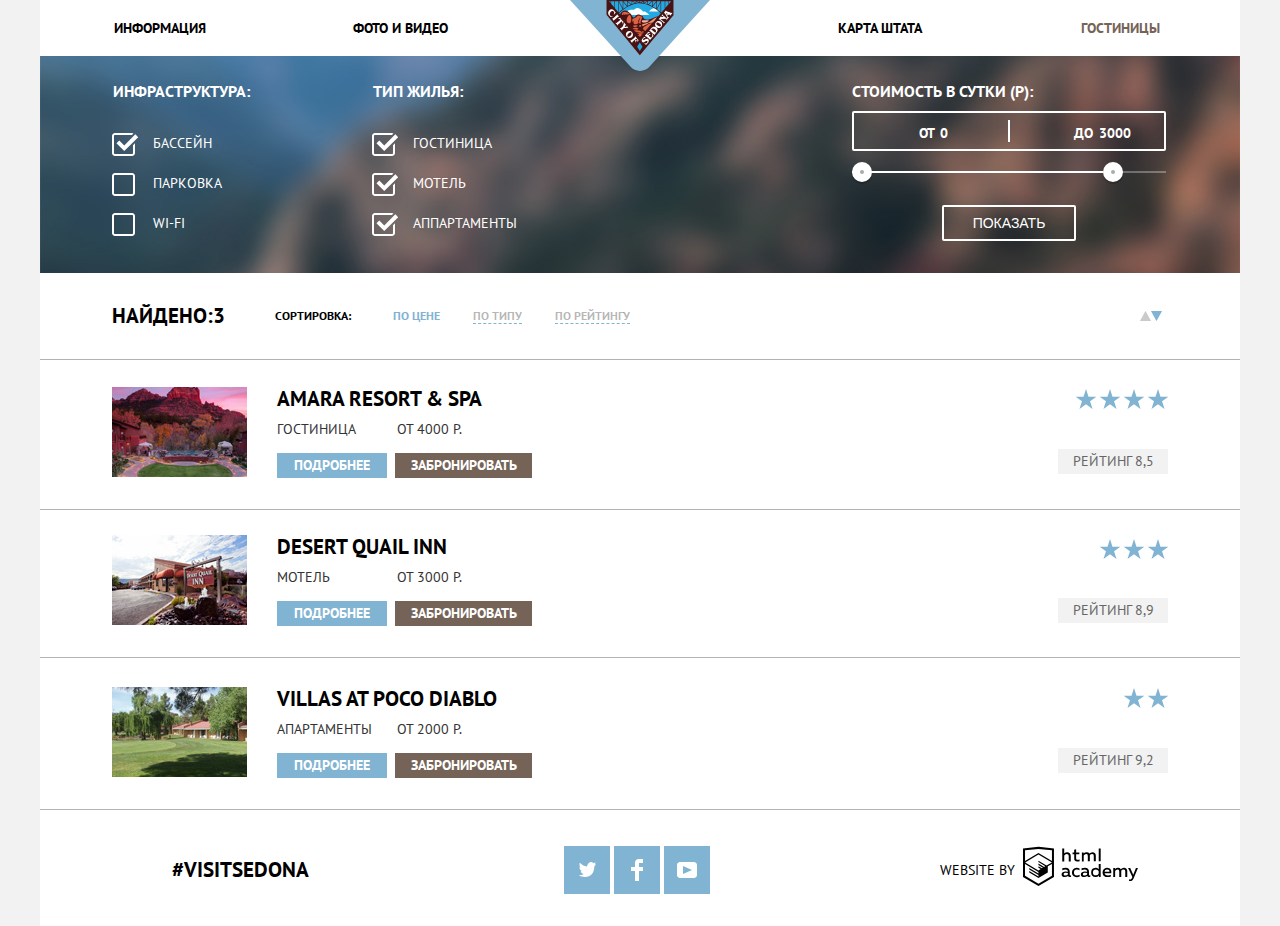
==== commit 1a36dff7: "Финальный вариант" ====
--- a/catalog.html
+++ b/catalog.html
@@ -81,14 +81,18 @@
     <div class="sort">
       <p class="sort__items"> Найдено:3 </p>
       <p class="sort-choice">Сортировка:</p>
-      <a class="sort-price sort-thing">По цене</a>
-      <a class="sort-type sort-things" href="hotels1.html">По типу</a>
-      <a class="sort-rating sort-things" href="hotels2.html">По рейтингу</a>
-      <a class="sort-arrows" href="hotels1.html">
-        <svg xmlns="http://www.w3.org/2000/svg" width="11" height="10" viewBox="0 0 11 10"><path d="M5.5 0L0 10h11z"/></svg>
+      <a class="sort-price">По цене</a>
+      <a class="sort-type" href="hotels1.html">По типу</a>
+      <a class="sort-rating" href="hotels2.html">По рейтингу</a>
+      <a class="sort-up">
+        <svg xmlns="http://www.w3.org/2000/svg" xmlns:xlink="http://www.w3.org/1999/xlink" width="11" height="10" viewBox="0 0 11 10">
+          <image id="icon-up-dir" width="11" height="10" xlink:href="[data-uri]"/>
+        </svg>
       </a>
-      <a class="sort-arrows">
-        <svg xmlns="http://www.w3.org/2000/svg" width="11" height="10" viewBox="0 0 11 10"><path d="M5.5 10L0 0h11"/></svg>
+      <a class="sort-down" href="hotels1.html">
+        <svg xmlns="http://www.w3.org/2000/svg" xmlns:xlink="http://www.w3.org/1999/xlink" width="11" height="10" viewBox="0 0 11 10">
+          <image id="icon-down-dir" width="11" height="10" xlink:href="[data-uri]"/>
+        </svg>
       </a>
     </div>
     <section class="catalog-list">
@@ -106,12 +110,12 @@
             <a class="button-more" href="#">Подробнее</a>
             <a class="button-reserve" href="#">Забронировать</a>
           </div>
-          <span class="stars-mark">
-            <span class="stars"></span>
-            <span class="stars"></span>
-            <span class="stars"></span>
-            <span class="stars"></span>
-          </span>
+          <div class="stars-mark">
+            <span class="star"></span>
+            <span class="star"></span>
+            <span class="star"></span>
+            <span class="star"></span>
+          </div>
           <span class="rating">Рейтинг 8,5</span>
         </div>
       </article>
@@ -129,11 +133,11 @@
             <a class="button-more" href="#">Подробнее</a>
             <a class="button-reserve" href="#">Забронировать</a>
           </div>
-          <span class="stars-mark">
-            <span class="stars"></span>
-            <span class="stars"></span>
-            <span class="stars"></span>
-          </span>
+          <div class="stars-mark">
+            <span class="star"></span>
+            <span class="star"></span>
+            <span class="star"></span>
+          </div>
           <span class="rating">Рейтинг 8,9</span>
         </div>
       </article>
@@ -151,10 +155,10 @@
             <a class="button-more" href="#">Подробнее</a>
             <a class="button-reserve" href="#">Забронировать</a>
           </div>
-          <span class="stars-mark">
-            <span class="stars"></span>
-            <span class="stars"></span>
-          </span>
+          <div class="stars-mark">
+            <span class="star"></span>
+            <span class="star"></span>
+          </div>
           <span class="rating">Рейтинг 9,2</span>
         </div>
       </article>
@@ -176,9 +180,10 @@
     <address class="footer-copyright">
       <p class="logo-htmlacademy">Website by</p>
       <a class="button-htmlacademy" href="https://htmlacademy.ru" aria-label="html academy">
-        <svg id="Layer_1" data-name="Layer 1" xmlns="http://www.w3.org/2000/svg" width="115" height="41" viewBox="0 0 108.08 36.85"><title>logo-htmlacademy-small1</title><path d="M44.61,26.88a2,2,0,0,0,.55-0.1v1.33a3.25,3.25,0,0,1-1.18.21,1.67,1.67,0,0,1-1.67-1,4.84,4.84,0,0,1-3.14,1.08c-1.51,0-2.91-.83-2.91-2.55,0-2.13,2-2.79,3.71-2.79a11.08,11.08,0,0,1,2.17.25v-0.3c0-1-.76-1.77-2.19-1.77a7.42,7.42,0,0,0-3,.64v-1.7a10.21,10.21,0,0,1,3.19-.55c2.36,0,3.81,1.12,3.81,3.65v3a0.54,0.54,0,0,0,.49.59h0.17Zm-6.44-1.13A1.35,1.35,0,0,0,39.63,27h0.11a3.39,3.39,0,0,0,2.41-1V24.58a9.72,9.72,0,0,0-1.81-.21c-1,0-2.16.33-2.16,1.38h0Zm12.36-6.11a5,5,0,0,1,2.57.64V22a4.08,4.08,0,0,0-2.3-.7,2.75,2.75,0,1,0,0,5.49,5,5,0,0,0,2.43-.64v1.71a6.27,6.27,0,0,1-2.76.57A4.21,4.21,0,0,1,46,24.51q0-.21,0-0.41a4.32,4.32,0,0,1,4.18-4.46h0.38Zm12.17,7.24a2,2,0,0,0,.55-0.1v1.33a3.25,3.25,0,0,1-1.18.21,1.67,1.67,0,0,1-1.67-1,4.84,4.84,0,0,1-3.14,1.08c-1.51,0-2.91-.83-2.91-2.55,0-2.13,2-2.79,3.71-2.79a11.08,11.08,0,0,1,2.17.25v-0.3c0-1-.76-1.77-2.19-1.77a7.42,7.42,0,0,0-3,.64v-1.7a10.21,10.21,0,0,1,3.19-.55c2.36,0,3.81,1.12,3.81,3.65v3a0.54,0.54,0,0,0,.49.59h0.17Zm-6.44-1.13A1.35,1.35,0,0,0,57.73,27h0.11a3.39,3.39,0,0,0,2.41-1V24.58a9.72,9.72,0,0,0-1.81-.21c-1.06,0-2.16.33-2.16,1.38h0ZM73,16V28.2H71.35V26.88a3.88,3.88,0,0,1-3.19,1.54,4.4,4.4,0,0,1,0-8.78,3.81,3.81,0,0,1,3,1.3V16H73Zm-4.53,5.22a2.76,2.76,0,1,0,0,5.52A2.86,2.86,0,0,0,71.15,25V23A2.91,2.91,0,0,0,68.49,21.27ZM79,19.64c3.31,0,4.46,2.68,3.92,5.09H76.7c0.21,1.5,1.67,2.11,3.19,2.11a6.11,6.11,0,0,0,2.64-.59v1.6a7.14,7.14,0,0,1-3,.57C77,28.42,74.78,27,74.78,24a4.18,4.18,0,0,1,4-4.39H79Zm0.09,1.54a2.28,2.28,0,0,0-2.44,2.1v0.06H81.3A2,2,0,0,0,79.13,21.18Zm5.73,7V19.87h1.65v1a3.81,3.81,0,0,1,2.78-1.27A2.86,2.86,0,0,1,91.89,21a4.12,4.12,0,0,1,2.91-1.33A3.06,3.06,0,0,1,98,23V28.2h-1.9V23.05a1.59,1.59,0,0,0-1.42-1.75H94.42a2.8,2.8,0,0,0-2.07,1.12V28.2h-1.9V23.05A1.59,1.59,0,0,0,89,21.31H88.8a3,3,0,0,0-2.21,1.29v5.63H84.86Zm21.31-8.33h1.9l-3.91,9.46c-0.9,2.17-2.09,2.86-3.35,2.86a4.76,4.76,0,0,1-1.1-.14V30.46a2.86,2.86,0,0,0,.85.12c0.9,0,1.58-.64,2.07-1.9l0.17-.42-4-8.4h2l2.86,6.29ZM38.73,1.46V6.22a3.81,3.81,0,0,1,2.7-1.14,3.25,3.25,0,0,1,3.44,3.4v5.15H43V8.72a1.81,1.81,0,0,0-1.61-2h-0.3a2.93,2.93,0,0,0-2.32,1.39v5.52h-1.9V1.46h1.9ZM49.94,2.31v3h3V6.91h-3v3.81c0,1.1.5,1.46,1.58,1.46a4.49,4.49,0,0,0,1.69-.33v1.6A6.8,6.8,0,0,1,51,13.8a2.55,2.55,0,0,1-2.86-2.74V6.89H46.58V5.26h1.5V2.74Zm5.4,11.31V5.28H57v1A3.81,3.81,0,0,1,59.77,5a2.86,2.86,0,0,1,2.6,1.33A4.12,4.12,0,0,1,65.28,5,3.06,3.06,0,0,1,68.44,8.4v5.21h-1.9V8.46a1.59,1.59,0,0,0-1.42-1.75H64.89a2.8,2.8,0,0,0-2.07,1.12v5.78h-1.9V8.46A1.59,1.59,0,0,0,59.5,6.71H59.27A3,3,0,0,0,57.06,8v5.63H55.34ZM71.17,1.45H73V13.6H71.17V1.45ZM14.71,0H14.55L0,1.54V28.21l14.55,8.66,14.55-8.66V1.54Zm12.5,27.1L14.55,34.64,1.9,27.12V16.18l12.59,7.5V25L5.86,19.9v1.31l8.68,5.21v1.39L5.87,22.65V24l8.68,5.21,8.75-5.24V18.31L27.2,16V27.12Zm0-12.53-3.48,2-1.6,1L14.51,13v1.31L21,18.23H21l-0.14.09-1,.54-5.37-3.2V17l4.24,2.52-1,.67-3.2-1.9v1.31l2.1,1.24L14.5,22.1,2,14.65,14.51,7.11Zm0-1.32L14.49,5.76,1.91,13.25v-10L14.56,1.92,27.21,3.25v10h0Z" transform="translate(0 -0.02)"/></svg></a>
-      </address>
-    </footer>
-  </body>
-  </html>
+        <svg id="Layer_1" data-name="Layer 1" xmlns="http://www.w3.org/2000/svg" width="115" height="41" viewBox="0 0 108.08 36.85"><title>logo-htmlacademy-small1</title><path d="M44.61,26.88a2,2,0,0,0,.55-0.1v1.33a3.25,3.25,0,0,1-1.18.21,1.67,1.67,0,0,1-1.67-1,4.84,4.84,0,0,1-3.14,1.08c-1.51,0-2.91-.83-2.91-2.55,0-2.13,2-2.79,3.71-2.79a11.08,11.08,0,0,1,2.17.25v-0.3c0-1-.76-1.77-2.19-1.77a7.42,7.42,0,0,0-3,.64v-1.7a10.21,10.21,0,0,1,3.19-.55c2.36,0,3.81,1.12,3.81,3.65v3a0.54,0.54,0,0,0,.49.59h0.17Zm-6.44-1.13A1.35,1.35,0,0,0,39.63,27h0.11a3.39,3.39,0,0,0,2.41-1V24.58a9.72,9.72,0,0,0-1.81-.21c-1,0-2.16.33-2.16,1.38h0Zm12.36-6.11a5,5,0,0,1,2.57.64V22a4.08,4.08,0,0,0-2.3-.7,2.75,2.75,0,1,0,0,5.49,5,5,0,0,0,2.43-.64v1.71a6.27,6.27,0,0,1-2.76.57A4.21,4.21,0,0,1,46,24.51q0-.21,0-0.41a4.32,4.32,0,0,1,4.18-4.46h0.38Zm12.17,7.24a2,2,0,0,0,.55-0.1v1.33a3.25,3.25,0,0,1-1.18.21,1.67,1.67,0,0,1-1.67-1,4.84,4.84,0,0,1-3.14,1.08c-1.51,0-2.91-.83-2.91-2.55,0-2.13,2-2.79,3.71-2.79a11.08,11.08,0,0,1,2.17.25v-0.3c0-1-.76-1.77-2.19-1.77a7.42,7.42,0,0,0-3,.64v-1.7a10.21,10.21,0,0,1,3.19-.55c2.36,0,3.81,1.12,3.81,3.65v3a0.54,0.54,0,0,0,.49.59h0.17Zm-6.44-1.13A1.35,1.35,0,0,0,57.73,27h0.11a3.39,3.39,0,0,0,2.41-1V24.58a9.72,9.72,0,0,0-1.81-.21c-1.06,0-2.16.33-2.16,1.38h0ZM73,16V28.2H71.35V26.88a3.88,3.88,0,0,1-3.19,1.54,4.4,4.4,0,0,1,0-8.78,3.81,3.81,0,0,1,3,1.3V16H73Zm-4.53,5.22a2.76,2.76,0,1,0,0,5.52A2.86,2.86,0,0,0,71.15,25V23A2.91,2.91,0,0,0,68.49,21.27ZM79,19.64c3.31,0,4.46,2.68,3.92,5.09H76.7c0.21,1.5,1.67,2.11,3.19,2.11a6.11,6.11,0,0,0,2.64-.59v1.6a7.14,7.14,0,0,1-3,.57C77,28.42,74.78,27,74.78,24a4.18,4.18,0,0,1,4-4.39H79Zm0.09,1.54a2.28,2.28,0,0,0-2.44,2.1v0.06H81.3A2,2,0,0,0,79.13,21.18Zm5.73,7V19.87h1.65v1a3.81,3.81,0,0,1,2.78-1.27A2.86,2.86,0,0,1,91.89,21a4.12,4.12,0,0,1,2.91-1.33A3.06,3.06,0,0,1,98,23V28.2h-1.9V23.05a1.59,1.59,0,0,0-1.42-1.75H94.42a2.8,2.8,0,0,0-2.07,1.12V28.2h-1.9V23.05A1.59,1.59,0,0,0,89,21.31H88.8a3,3,0,0,0-2.21,1.29v5.63H84.86Zm21.31-8.33h1.9l-3.91,9.46c-0.9,2.17-2.09,2.86-3.35,2.86a4.76,4.76,0,0,1-1.1-.14V30.46a2.86,2.86,0,0,0,.85.12c0.9,0,1.58-.64,2.07-1.9l0.17-.42-4-8.4h2l2.86,6.29ZM38.73,1.46V6.22a3.81,3.81,0,0,1,2.7-1.14,3.25,3.25,0,0,1,3.44,3.4v5.15H43V8.72a1.81,1.81,0,0,0-1.61-2h-0.3a2.93,2.93,0,0,0-2.32,1.39v5.52h-1.9V1.46h1.9ZM49.94,2.31v3h3V6.91h-3v3.81c0,1.1.5,1.46,1.58,1.46a4.49,4.49,0,0,0,1.69-.33v1.6A6.8,6.8,0,0,1,51,13.8a2.55,2.55,0,0,1-2.86-2.74V6.89H46.58V5.26h1.5V2.74Zm5.4,11.31V5.28H57v1A3.81,3.81,0,0,1,59.77,5a2.86,2.86,0,0,1,2.6,1.33A4.12,4.12,0,0,1,65.28,5,3.06,3.06,0,0,1,68.44,8.4v5.21h-1.9V8.46a1.59,1.59,0,0,0-1.42-1.75H64.89a2.8,2.8,0,0,0-2.07,1.12v5.78h-1.9V8.46A1.59,1.59,0,0,0,59.5,6.71H59.27A3,3,0,0,0,57.06,8v5.63H55.34ZM71.17,1.45H73V13.6H71.17V1.45ZM14.71,0H14.55L0,1.54V28.21l14.55,8.66,14.55-8.66V1.54Zm12.5,27.1L14.55,34.64,1.9,27.12V16.18l12.59,7.5V25L5.86,19.9v1.31l8.68,5.21v1.39L5.87,22.65V24l8.68,5.21,8.75-5.24V18.31L27.2,16V27.12Zm0-12.53-3.48,2-1.6,1L14.51,13v1.31L21,18.23H21l-0.14.09-1,.54-5.37-3.2V17l4.24,2.52-1,.67-3.2-1.9v1.31l2.1,1.24L14.5,22.1,2,14.65,14.51,7.11Zm0-1.32L14.49,5.76,1.91,13.25v-10L14.56,1.92,27.21,3.25v10h0Z" transform="translate(0 -0.02)"/></svg>
+      </a>
+    </address>
+  </footer>
+</body>
+</html>
 
--- a/css/style.css
+++ b/css/style.css
@@ -793,11 +793,11 @@
   width: 92px;
   text-align: right;
 }
-.stars {
+.star {
   display: inline-block;
   width: 20px;
   height: 20px;
-  background: url('../img/star.svg') center no-repeat;
+  background: url("../img/star.svg") center no-repeat;
   background-size: cover;
 }
 .main-footer {
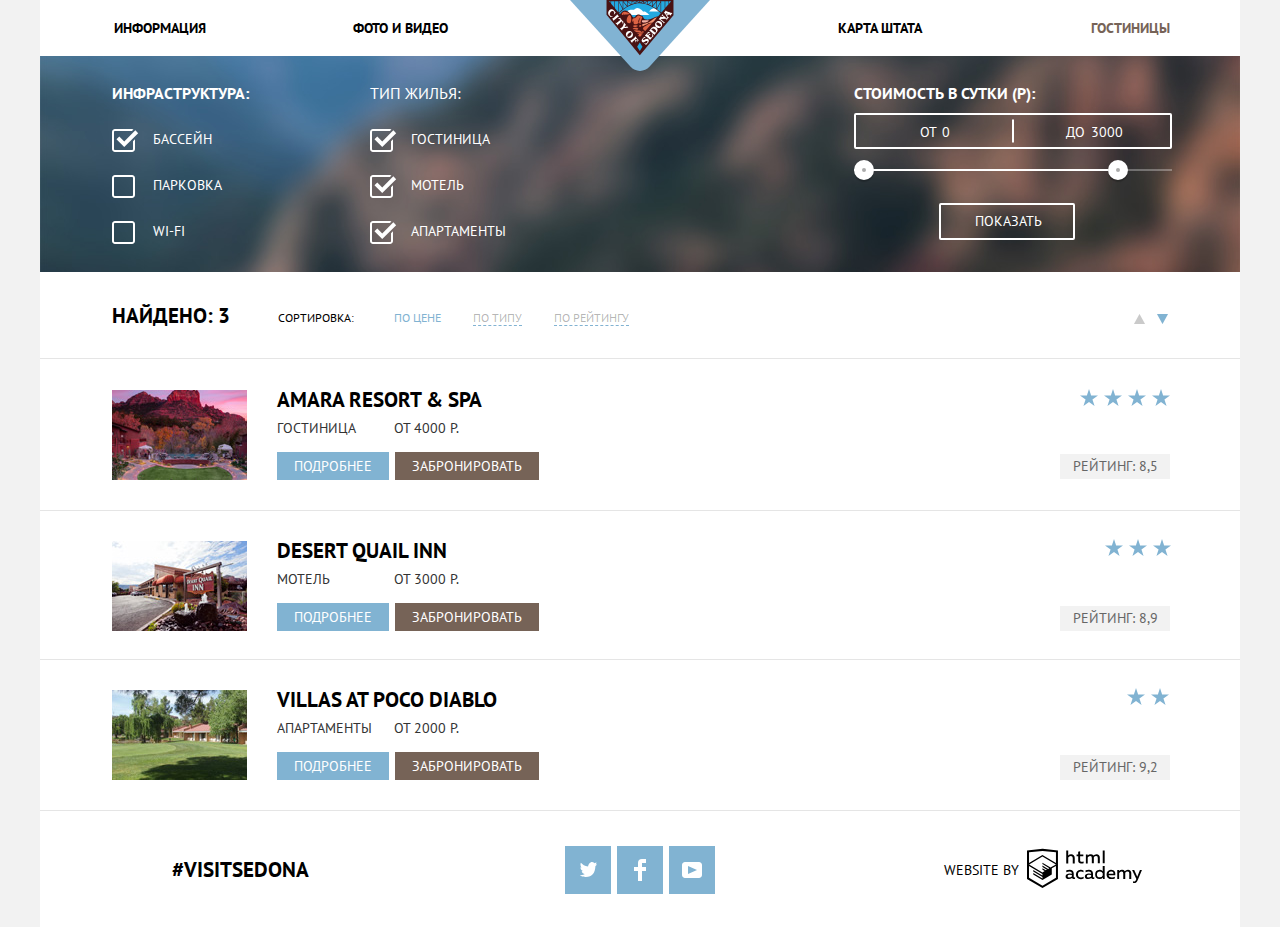
==== commit e6769c9c: "Первые правки после проверки" ====
--- a/catalog.html
+++ b/catalog.html
@@ -18,7 +18,7 @@
           <li><a class="site-navigation__item" href="info.html">Информация</a></li>
           <li><a class="site-navigation__item" href="media.html">Фото и видео</a></li>
           <li><a class="site-navigation__item" href="map.html">Карта штата</a></li>
-          <li><a class="site-navigation__item">Гостиницы</a></li>
+          <li><a class="site-navigation__item site-navigation-hotel">Гостиницы</a></li>
         </ul>
       </nav>
     </header>
@@ -57,7 +57,7 @@
             </li>
             <li class="filter-option">
               <input class="visually-hidden filter-input filter-input-checkbox" type="checkbox" name="appartment" id="filter-appartment" checked>
-              <label for="filter-appartment">Аппартаменты</label>
+              <label for="filter-appartment">Апартаменты</label>
             </li>
           </ul>
         </fieldset>
@@ -79,17 +79,17 @@
       </form>
     </section>
     <div class="sort">
-      <p class="sort__items"> Найдено:3 </p>
+      <p class="sort__items"> Найдено: 3 </p>
       <p class="sort-choice">Сортировка:</p>
       <a class="sort-price">По цене</a>
       <a class="sort-type" href="hotels1.html">По типу</a>
       <a class="sort-rating" href="hotels2.html">По рейтингу</a>
-      <a class="sort-up">
+      <a class="sort-arrows">
         <svg xmlns="http://www.w3.org/2000/svg" xmlns:xlink="http://www.w3.org/1999/xlink" width="11" height="10" viewBox="0 0 11 10">
           <image id="icon-up-dir" width="11" height="10" xlink:href="[data-uri]"/>
         </svg>
       </a>
-      <a class="sort-down" href="hotels1.html">
+      <a class="sort-arrows" href="hotels1.html">
         <svg xmlns="http://www.w3.org/2000/svg" xmlns:xlink="http://www.w3.org/1999/xlink" width="11" height="10" viewBox="0 0 11 10">
           <image id="icon-down-dir" width="11" height="10" xlink:href="[data-uri]"/>
         </svg>
@@ -101,7 +101,7 @@
           <img src="img/product-1.jpg" width="135" height="90" alt="Amara resort & SPA">
         </a>
         <div class="item-wrapper">
-          <h3><a href="catalog-item.html" class="hotel-name">Amara resort & SPA</a></h3>
+          <h3><a class="hotel-name" href="catalog-item.html">Amara resort & SPA</a></h3>
           <div class="info-category">
             <p>Гостиница</p>
             <p>от 4000 Р.</p>
@@ -116,7 +116,7 @@
             <span class="star"></span>
             <span class="star"></span>
           </div>
-          <span class="rating">Рейтинг 8,5</span>
+            <span class="rating">Рейтинг: 8,5</span>
         </div>
       </article>
       <article class="catalog-item-desert">
@@ -124,7 +124,7 @@
           <img src="img/product-2.jpg" width="135" height="90" alt="Desert Quail Inn">
         </a>
         <div class="item-wrapper">
-          <h3><a href="catalog-item.html" class="hotel-name">Desert Quail Inn</a></h3>
+          <h3><a class="hotel-name" href="catalog-item.html">Desert Quail Inn</a></h3>
           <div class="info-category">
             <p>Мотель</p>
             <p>от 3000 Р.</p>
@@ -133,12 +133,12 @@
             <a class="button-more" href="#">Подробнее</a>
             <a class="button-reserve" href="#">Забронировать</a>
           </div>
-          <div class="stars-mark">
+          <div class="stars-mark stars-mark-desert">
             <span class="star"></span>
             <span class="star"></span>
             <span class="star"></span>
           </div>
-          <span class="rating">Рейтинг 8,9</span>
+          <span class="rating">Рейтинг: 8,9</span>
         </div>
       </article>
       <article class="catalog-item-villas">
@@ -146,7 +146,7 @@
           <img src="img/product-3.jpg" width="135" height="90" alt="Villas at Poco Diablo">
         </a>
         <div class="item-wrapper">
-          <h3><a href="catalog-item.html" class="hotel-name">Villas at Poco Diablo</a></h3>
+          <h3><a class="hotel-name" href="catalog-item.html">Villas at Poco Diablo</a></h3>
           <div class="info-category">
             <p>Апартаменты</p>
             <p>от 2000 Р.</p>
@@ -155,11 +155,11 @@
             <a class="button-more" href="#">Подробнее</a>
             <a class="button-reserve" href="#">Забронировать</a>
           </div>
-          <div class="stars-mark">
+          <div class="stars-mark stars-mark-villas">
             <span class="star"></span>
             <span class="star"></span>
           </div>
-          <span class="rating">Рейтинг 9,2</span>
+          <span class="rating">Рейтинг: 9,2</span>
         </div>
       </article>
     </section>
@@ -179,7 +179,7 @@
     </ul>
     <address class="footer-copyright">
       <p class="logo-htmlacademy">Website by</p>
-      <a class="button-htmlacademy" href="https://htmlacademy.ru" aria-label="html academy">
+      <a class="button-htmlacademy" href="https://htmlacademy.ru/intensive/htmlcss" aria-label="html academy">
         <svg id="Layer_1" data-name="Layer 1" xmlns="http://www.w3.org/2000/svg" width="115" height="41" viewBox="0 0 108.08 36.85"><title>logo-htmlacademy-small1</title><path d="M44.61,26.88a2,2,0,0,0,.55-0.1v1.33a3.25,3.25,0,0,1-1.18.21,1.67,1.67,0,0,1-1.67-1,4.84,4.84,0,0,1-3.14,1.08c-1.51,0-2.91-.83-2.91-2.55,0-2.13,2-2.79,3.71-2.79a11.08,11.08,0,0,1,2.17.25v-0.3c0-1-.76-1.77-2.19-1.77a7.42,7.42,0,0,0-3,.64v-1.7a10.21,10.21,0,0,1,3.19-.55c2.36,0,3.81,1.12,3.81,3.65v3a0.54,0.54,0,0,0,.49.59h0.17Zm-6.44-1.13A1.35,1.35,0,0,0,39.63,27h0.11a3.39,3.39,0,0,0,2.41-1V24.58a9.72,9.72,0,0,0-1.81-.21c-1,0-2.16.33-2.16,1.38h0Zm12.36-6.11a5,5,0,0,1,2.57.64V22a4.08,4.08,0,0,0-2.3-.7,2.75,2.75,0,1,0,0,5.49,5,5,0,0,0,2.43-.64v1.71a6.27,6.27,0,0,1-2.76.57A4.21,4.21,0,0,1,46,24.51q0-.21,0-0.41a4.32,4.32,0,0,1,4.18-4.46h0.38Zm12.17,7.24a2,2,0,0,0,.55-0.1v1.33a3.25,3.25,0,0,1-1.18.21,1.67,1.67,0,0,1-1.67-1,4.84,4.84,0,0,1-3.14,1.08c-1.51,0-2.91-.83-2.91-2.55,0-2.13,2-2.79,3.71-2.79a11.08,11.08,0,0,1,2.17.25v-0.3c0-1-.76-1.77-2.19-1.77a7.42,7.42,0,0,0-3,.64v-1.7a10.21,10.21,0,0,1,3.19-.55c2.36,0,3.81,1.12,3.81,3.65v3a0.54,0.54,0,0,0,.49.59h0.17Zm-6.44-1.13A1.35,1.35,0,0,0,57.73,27h0.11a3.39,3.39,0,0,0,2.41-1V24.58a9.72,9.72,0,0,0-1.81-.21c-1.06,0-2.16.33-2.16,1.38h0ZM73,16V28.2H71.35V26.88a3.88,3.88,0,0,1-3.19,1.54,4.4,4.4,0,0,1,0-8.78,3.81,3.81,0,0,1,3,1.3V16H73Zm-4.53,5.22a2.76,2.76,0,1,0,0,5.52A2.86,2.86,0,0,0,71.15,25V23A2.91,2.91,0,0,0,68.49,21.27ZM79,19.64c3.31,0,4.46,2.68,3.92,5.09H76.7c0.21,1.5,1.67,2.11,3.19,2.11a6.11,6.11,0,0,0,2.64-.59v1.6a7.14,7.14,0,0,1-3,.57C77,28.42,74.78,27,74.78,24a4.18,4.18,0,0,1,4-4.39H79Zm0.09,1.54a2.28,2.28,0,0,0-2.44,2.1v0.06H81.3A2,2,0,0,0,79.13,21.18Zm5.73,7V19.87h1.65v1a3.81,3.81,0,0,1,2.78-1.27A2.86,2.86,0,0,1,91.89,21a4.12,4.12,0,0,1,2.91-1.33A3.06,3.06,0,0,1,98,23V28.2h-1.9V23.05a1.59,1.59,0,0,0-1.42-1.75H94.42a2.8,2.8,0,0,0-2.07,1.12V28.2h-1.9V23.05A1.59,1.59,0,0,0,89,21.31H88.8a3,3,0,0,0-2.21,1.29v5.63H84.86Zm21.31-8.33h1.9l-3.91,9.46c-0.9,2.17-2.09,2.86-3.35,2.86a4.76,4.76,0,0,1-1.1-.14V30.46a2.86,2.86,0,0,0,.85.12c0.9,0,1.58-.64,2.07-1.9l0.17-.42-4-8.4h2l2.86,6.29ZM38.73,1.46V6.22a3.81,3.81,0,0,1,2.7-1.14,3.25,3.25,0,0,1,3.44,3.4v5.15H43V8.72a1.81,1.81,0,0,0-1.61-2h-0.3a2.93,2.93,0,0,0-2.32,1.39v5.52h-1.9V1.46h1.9ZM49.94,2.31v3h3V6.91h-3v3.81c0,1.1.5,1.46,1.58,1.46a4.49,4.49,0,0,0,1.69-.33v1.6A6.8,6.8,0,0,1,51,13.8a2.55,2.55,0,0,1-2.86-2.74V6.89H46.58V5.26h1.5V2.74Zm5.4,11.31V5.28H57v1A3.81,3.81,0,0,1,59.77,5a2.86,2.86,0,0,1,2.6,1.33A4.12,4.12,0,0,1,65.28,5,3.06,3.06,0,0,1,68.44,8.4v5.21h-1.9V8.46a1.59,1.59,0,0,0-1.42-1.75H64.89a2.8,2.8,0,0,0-2.07,1.12v5.78h-1.9V8.46A1.59,1.59,0,0,0,59.5,6.71H59.27A3,3,0,0,0,57.06,8v5.63H55.34ZM71.17,1.45H73V13.6H71.17V1.45ZM14.71,0H14.55L0,1.54V28.21l14.55,8.66,14.55-8.66V1.54Zm12.5,27.1L14.55,34.64,1.9,27.12V16.18l12.59,7.5V25L5.86,19.9v1.31l8.68,5.21v1.39L5.87,22.65V24l8.68,5.21,8.75-5.24V18.31L27.2,16V27.12Zm0-12.53-3.48,2-1.6,1L14.51,13v1.31L21,18.23H21l-0.14.09-1,.54-5.37-3.2V17l4.24,2.52-1,.67-3.2-1.9v1.31l2.1,1.24L14.5,22.1,2,14.65,14.51,7.11Zm0-1.32L14.49,5.76,1.91,13.25v-10L14.56,1.92,27.21,3.25v10h0Z" transform="translate(0 -0.02)"/></svg>
       </a>
     </address>
--- a/css/style.css
+++ b/css/style.css
@@ -28,6 +28,7 @@
   margin: 0 auto;
   padding: 0;
   width: 1200px;
+  box-shadow: 0px 7px 15px 0 rgba(0, 1, 1, 0.15);
 }
 .inner-page {
   margin: 0 auto;
@@ -38,7 +39,9 @@
 a {
   text-decoration: none;
 }
-ul {
+.main-navigation,
+.filter ul,
+.footer-social {
   list-style: none;
 }
 .header-navigation {
@@ -66,7 +69,15 @@
 .site-navigation__item {
   display: inline-block;
   padding: 16px 0;
+  vertical-align: inherit;
   width: 240px;
+  text-align: center;
+}
+.site-navigation-hotel {
+  display: inline-block;
+  padding-left: 20px;
+  vertical-align: inherit;
+  width: 220px;
   text-align: center;
 }
 .site-navigation a {
@@ -88,6 +99,7 @@
   padding-top: 75px;
   text-align: center;
   background-image: url(../img/bg.jpg);
+  background-color: #7293b6;
   background-size: cover;
 }
 .picture-sedona::after {
@@ -97,8 +109,8 @@
   left: 0;
   right: 0;
   height: 61px;
-  background: url(../img/polygon.svg) center no-repeat;
-  background-size: cover;
+  background: url(../img/polygon.svg) bottom center no-repeat;
+  background-size: 1200px;
 }
 .welcome-img-sedona {
   margin-bottom: 75px;
@@ -108,13 +120,14 @@
 }
 .filter {
   display: flex;
-  padding: 25px 74px 11px 100px;
+  padding: 27px 74px 5px 100px;
   background: url(../img/filter-background.jpg) center no-repeat;
+  background-color: #7293b6;
   background-size: cover;
 }
 .filter legend {
-  margin-left: -40px;
-  margin-bottom: 26px;
+  margin-left: -41px;
+  margin-bottom: 20px;
   padding: 0;
   font-size: 16px;
   line-height: 21px;
@@ -128,16 +141,16 @@
   color: #fff;
 }
 .filter-option {
-  margin-bottom: 19px;
+  margin-bottom: 25px;
 }
 .filter-infrastructure {
-  margin-right: 140px;
-}
-.filter-infrastructure-title {
-  margin-right: 115px;
+  padding-bottom: 0;
+  margin-right: 139px;
 }
 .filter-housing {
-  margin-right: 325px;
+  padding-bottom: 0;
+  margin-right: 338px;
+  font-weight: 100;
 }
 .filter-option label {
   display: block;
@@ -146,6 +159,13 @@
   user-select: none;
   font-size: 14px;
   font-weight: 400;
+}
+.filter-input-checkbox {
+  font-weight: 400;
+}
+.filter-input-checkbox:hover + label,
+.filter-input-checkbox:focus + label {
+  font-weight: 700;
 }
 .filter-input-checkbox + label::before {
   content: "";
@@ -155,6 +175,17 @@
   width: 27px;
   height: 23px;
   background: url("../img/checkbox-off.svg");
+  background-repeat: no-repeat;
+  background-position: 0 0;
+}
+.filter-input-checkbox:disabled + label::before {
+  content: "";
+  position: absolute;
+  left: -41px;
+  top: 0;
+  width: 27px;
+  height: 23px;
+  background: url("../img/checkbox-off-f.svg");
   background-repeat: no-repeat;
   background-position: 0 0;
 }
@@ -173,6 +204,18 @@
   background-repeat: no-repeat;
   background-position: 0 0;
 }
+.filter-input-checkbox:checked:disabled + label::after {
+  content: "";
+  position: absolute;
+  left: -41px;
+  top: 0;
+  box-sizing: border-box;
+  width: 27px;
+  height: 23px;
+  background-image: url("../img/checkbox-on-n.svg");
+  background-repeat: no-repeat;
+  background-position: 0 0;
+}
 .filter-range {
   width: 330px;
   color: #fff;
@@ -182,38 +225,43 @@
   margin-bottom: 9px;
   font-size: 16px;
   line-height: 21px;
-  font-weight: 600;
-}
-
+}
 .price-controls {
   margin-bottom: 20px;
   position: relative;
-  height: 36px;
+  height: 32px;
+  width: 314px;
   font-size: 0;
-  border: 2px solid #ffffff;
+  border: 2px solid #fff;
   border-radius: 2px;
 }
 .price-controls::after {
   content: "";
   position: absolute;
-  top: 50%;
+  top: 51%;
   left: 50%;
   width: 2px;
-  height: 22px;
-  background: #ffffff;
+  height: 23px;
+  background: #fff;
   transform: translate(-50%, -50%);
 }
 .price-controls label {
   display: inline-block;
   font-size: 14px;
-  line-height: 38px;
-  vertical-align: top;
+  line-height: 28px;
+  vertical-align: middle;
   cursor: pointer;
 }
-.price-controls .min-price,
+.price-controls .min-price {
+  padding-top: 2px;
+  padding-left: 64px;
+  width: 90px;
+  font-weight: 400;
+}
 .price-controls .max-price {
-  padding-left: 65px;
-  width: 90px;
+  padding-top: 2px;
+  padding-left: 56px;
+  font-weight: 400;
 }
 .price-controls input {
   margin: 0;
@@ -234,7 +282,7 @@
 .range-controls .bar {
   width: 80%;
   height: 2px;
-  background: #ffffff;
+  background: #fff;
 }
 .range-toggle {
   position: absolute;
@@ -242,13 +290,19 @@
   width: 4px;
   height: 4px;
   background: #ababab;
-  border: 8px solid #ffffff;
+  border: 8px solid #fff;
   border-radius: 50%;
   box-shadow: 0 2px 1px 0 rgba(0, 1, 1, 0.2);
   cursor: pointer;
 }
 .range-toggle:hover {
-  background: #1c4f80;
+  width: 6px;
+  height: 6px;
+  background: #ababab;
+  border: 8px solid #fff;
+  border-radius: 50%;
+  box-shadow: 0 2px 1px 0 rgba(0, 1, 1, 0.2);
+  cursor: pointer;
 }
 .range-toggle-min {
   left: 0;
@@ -257,17 +311,21 @@
   left: 80%;
 }
 .btn-transparent {
-  display: block;
-  margin: 0 auto;
-  padding: 6px 29px;
-  font-size: 14px;
-  line-height: 20px;
-  color: #fff;
-  text-transform: uppercase;
-  background: transparent;
-  border: 2px solid #ffffff;
-  border-radius: 2px;
-  cursor: pointer;
+    display: flex;
+    padding: 6px 34px 6px 34px;
+    margin-left: 85px;
+    width: 136px;
+    min-height: 35px;
+    font-family: "PT Sans", Arial, sans-serif;
+    font-size: 14px;
+    line-height: 21px;
+    font-weight: normal;
+    text-transform: uppercase;
+    border: 2px solid #ffffff;
+    border-radius: 2px;
+    color: #fff;
+    background: transparent;
+    cursor: pointer;
 }
 .btn-transparent:hover {
   color: #000;
@@ -275,37 +333,49 @@
 }
 .sort {
   display: flex;
+  flex-wrap: wrap;
   padding-left: 72px;
   align-items: center;
   min-height: 86px;
   background-color: #fff;
-  border-bottom: 1px solid rgba(0, 0, 0, 0.3);
+  border-bottom: 1px solid #e5e5e5;
 }
 .sort__items {
-  margin-right: 50px;
+  margin-right: 48px;
+  margin-bottom: 19px;
   font-size: 21px;
   line-height: 26px;
+  font-weight: bold;
 }
 .sort-choice {
-  margin-right: 42px;
+  margin-right: 40px;
+  margin-bottom: 5px;
   font-size: 12px;
+  line-height: 18px;
+  font-weight: 400;
 }
 .sort-price {
-  margin-right: 33px;
+  margin-top: 6px;
+  margin-right: 32px;
   font-size: 12px;
   color: #81b3d2;
+  font-weight: 400;
 }
 .sort-type {
-  margin-right: 33px;
+  margin-top: 6px;
+  margin-right: 32px;
   font-size: 12px;
   line-height: 15px;
+  font-weight: 400;
   color: rgba(0, 0, 0, 0.3);
   border-bottom: 1px dashed #81b3d2;
 }
 .sort-rating {
-  margin-right: 510px;
+  margin-top: 6px;
+  margin-right: 505px;
   font-size: 12px;
   line-height: 15px;
+  font-weight: 400;
   color: rgba(0, 0, 0, 0.3);
   border-bottom: 1px dashed #81b3d2;
 }
@@ -316,7 +386,8 @@
   color: #000;
 }
 .sort-arrows svg {
-  margin-right: 10px;
+  margin-top: 15px;
+  margin-right: 12px;
   fill: #cacaca;
 }
 .sort-arrows svg:hover {
@@ -337,6 +408,7 @@
 .what-is-sedona {
   display: inline-block;
   margin-bottom: 30px;
+  vertical-align: inherit;
   width: 440px;
   font-size: 21px;
   line-height: 26px;
@@ -352,38 +424,39 @@
 .catalog-item {
   display: flex;
   margin: 0;
-  padding: 27px 72px 25px 72px;
-  position: relative;
-  border-bottom: 1px solid rgba(0, 0, 0, 0.3);
+  padding: 29px 72px 23px 72px;
+  position: relative;
+  border-bottom: 1px solid #e5e5e5;
 }
 .catalog-item-desert {
   display: flex;
   margin: 0;
-  padding: 25px 72px 25px 72px;
-  position: relative;
-  border-bottom: 1px solid rgba(0, 0, 0, 0.3);
+  padding: 28px 72px 21px 72px;
+  position: relative;
+  border-bottom: 1px solid #e5e5e5;
 }
 .catalog-item-villas {
   display: flex;
   margin: 0;
-  padding: 29px 72px 25px 72px;
-  position: relative;
-  border-bottom: 1px solid rgba(0, 0, 0, 0.3);
+  padding: 28px 72px 23px 72px;
+  position: relative;
+  border-bottom: 1px solid #e5e5e5;
 }
 .item-image {
   margin: 0;
   padding: 0;
+  padding-top: 2px;
   padding-right: 30px;
 }
 .item-wrapper h3 {
   margin: 0;
   padding: 0;
-  padding-bottom: 5px;
+  padding-bottom: 3px;
 }
 .info-category {
   display: flex;
-  margin-bottom: 12px;
-  width: 185px;
+  margin-bottom: 14px;
+  width: 182px;
   justify-content: space-between;
   color: #333;
   font-weight: 400;
@@ -393,6 +466,7 @@
 }
 .info-category p {
   display: inline-block;
+  vertical-align: middle;
   margin: 0;
   padding: 0;
 }
@@ -421,6 +495,7 @@
 }
 .service {
   display: flex;
+  flex-wrap: wrap;
   padding-top: 50px;
   padding-bottom: 77px;
   justify-content: center;
@@ -557,6 +632,7 @@
   margin: 0;
   padding: 30px;
   width: 568px;
+  vertical-align: inherit;
   box-sizing: border-box;
   color: #fff;
   font-size: 21px;
@@ -569,11 +645,6 @@
 .appointment a:not {
   color: #928a85;
   background-color: #503e33;
-}
-.map {
-  margin-top: -472px;
-  height: 610px;
-  background: url(../img/map.png);
 }
 .search {
   margin-bottom: 78px;
@@ -644,10 +715,12 @@
 }
 .adult {
   display: inline-block;
+  vertical-align: inherit;
   margin-right: 41px;
 }
 .child {
   display: inline-block;
+  vertical-align: inherit;
   margin-right: 27px;
 }
 .castom-form-small {
@@ -740,12 +813,11 @@
   color: #cacaca;
 }
 .button-more {
-  display: inline-block;
-  margin-right: 4px;
-  width: 110px;
-  height: 25px;
-  box-sizing: border-box;
-  text-align: center;
+  margin-right: 2px;
+  padding: 5px 17px 5px 17px;
+  font-family: "PT Sans", Arial, sans-serif;
+  font-size: 14px;
+  font-weight: 400;
   color: #fff;
   background-color: #81b3d2;
 }
@@ -758,11 +830,10 @@
   background-color: #5496bd;
 }
 .button-reserve {
-  display: inline-block;
-  width: 137px;
-  height: 25px;
-  text-align: center;
-  box-sizing: border-box;
+  padding: 5px 17px 5px 17px;
+  font-family: "PT Sans", Arial, sans-serif;
+  font-size: 14px;
+  font-weight: 400;
   color: #fff;
   background-color: #766357;
 }
@@ -778,8 +849,8 @@
   width: 110px;
   height: 25px;
   position: absolute;
-  top: 60%;
-  right: 6%;
+  top: 95px;
+  right: 70px;
   box-sizing: border-box;
   text-align: center;
   color: #666;
@@ -787,18 +858,33 @@
   background-color: #f2f2f2;
 }
 .stars-mark {
-  position: absolute;
-  top: 20%;
-  right: 6%;
-  width: 92px;
-  text-align: right;
+  width: 95px;
+  position: absolute;
+  top: 30px;
+  right: 65px;
+}
+.stars-mark-desert {
+  width: 75px;
+  top: 28px;
+  right: 60px;
+}
+.stars-mark-villas {
+  width: 55px;
+  top: 28px;
+  right: 58px;
 }
 .star {
   display: inline-block;
-  width: 20px;
-  height: 20px;
+  vertical-align: inherit;
+  margin-right: 2px;
+  width: 18px;
+  height: 18px;
   background: url("../img/star.svg") center no-repeat;
-  background-size: cover;
+}
+.map {
+  margin-top: -472px;
+  height: 610px;
+  background: url(../img/map.png);
 }
 .main-footer {
   display: flex;
@@ -811,13 +897,14 @@
 }
 .footer-inner {
   display: flex;
-  padding: 20px 101px 16px 132px;
+  padding: 18px 101px 16px 132px;
   align-items: center;
   background-color: #fff;
 }
 .visitsedona {
   display: inline-block;
   margin-right: 215px;
+  vertical-align: inherit;
   width: 135px;
   font-size: 21px;
   color: #000;
@@ -829,7 +916,7 @@
 }
 .social-button {
   display: flex;
-  margin: 2px;
+  margin: 3px;
   flex-direction: row;
   justify-content: center;
   align-items: center;
@@ -851,7 +938,7 @@
 }
 .footer-copyright {
   display: flex;
-  margin-left: 228px;
+  margin-left: 226px;
   align-items: center;
 }
 .logo-htmlacademy {
@@ -863,10 +950,8 @@
   text-transform: uppercase;
 }
 .button-htmlacademy {
-  margin: 0;
-  padding: 0;
-  display: inline-block;
-  width: 115px;
+  width: 110px;
+  margin-top: 5px;
 }
 .button-htmlacademy svg {
   fill: #000;
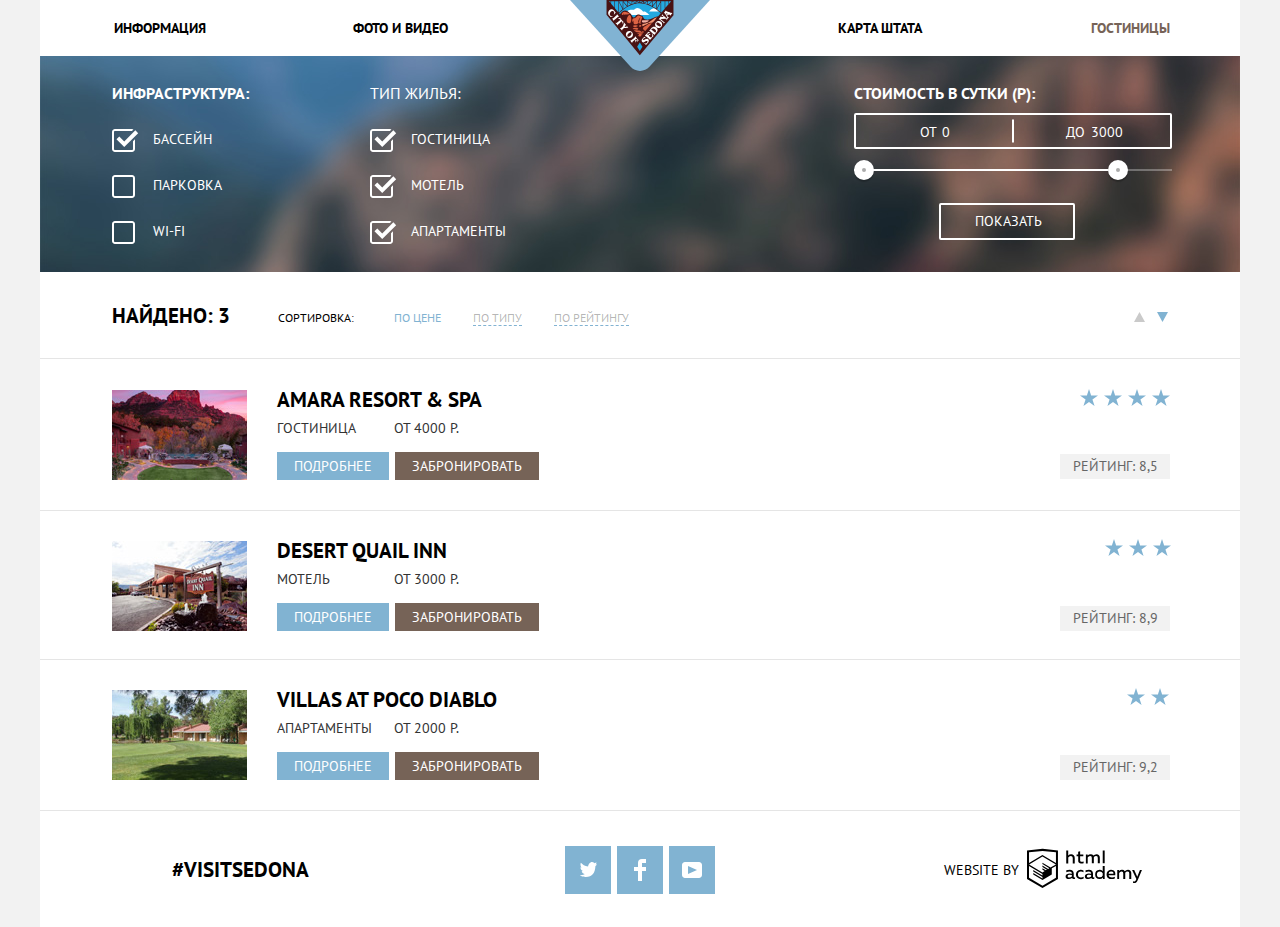
==== commit d833cc00: "Правки перед второй попыткой" ====
--- a/catalog.html
+++ b/catalog.html
@@ -82,18 +82,16 @@
       <p class="sort__items"> Найдено: 3 </p>
       <p class="sort-choice">Сортировка:</p>
       <a class="sort-price">По цене</a>
-      <a class="sort-type" href="hotels1.html">По типу</a>
-      <a class="sort-rating" href="hotels2.html">По рейтингу</a>
-      <a class="sort-arrows">
-        <svg xmlns="http://www.w3.org/2000/svg" xmlns:xlink="http://www.w3.org/1999/xlink" width="11" height="10" viewBox="0 0 11 10">
-          <image id="icon-up-dir" width="11" height="10" xlink:href="[data-uri]"/>
-        </svg>
-      </a>
-      <a class="sort-arrows" href="hotels1.html">
-        <svg xmlns="http://www.w3.org/2000/svg" xmlns:xlink="http://www.w3.org/1999/xlink" width="11" height="10" viewBox="0 0 11 10">
-          <image id="icon-down-dir" width="11" height="10" xlink:href="[data-uri]"/>
-        </svg>
-      </a>
+      <a class="sort-type" href="#">По типу</a>
+      <a class="sort-rating" href="#">По рейтингу</a>
+      <div class="sorting-arrows">
+        <a href="#" class="sorting-arrow-up">
+          <svg xmlns="http://www.w3.org/2000/svg" width="11" height="10" viewBox="0 0 11 10"><path d="M5.5 0L0 10h11z"/></svg>
+        </a>
+        <a href="#" class="sorting-arrow-down active-arrow">
+          <svg xmlns="http://www.w3.org/2000/svg" width="11" height="10" viewBox="0 0 11 10"><path d="M5.5 10L0 0h11"/></svg>
+        </a>
+      </div>
     </div>
     <section class="catalog-list">
       <article class="catalog-item">
@@ -116,7 +114,7 @@
             <span class="star"></span>
             <span class="star"></span>
           </div>
-            <span class="rating">Рейтинг: 8,5</span>
+          <span class="rating">Рейтинг: 8,5</span>
         </div>
       </article>
       <article class="catalog-item-desert">
@@ -167,13 +165,13 @@
   <footer class="footer-inner">
     <a class="visitsedona" href="#">#VISITSEDONA</a>
     <ul class="footer-social">
-      <li><a class="social-button" href="#" aria-label="Твиттер">
+      <li><a class="social-button" href="https://twitter.com/?lang=ru" aria-label="Твиттер">
         <svg xmlns="http://www.w3.org/2000/svg" xmlns:xlink="http://www.w3.org/1999/xlink" width="17" height="15" viewBox="0 0 17 15"><path fill="#FFF" d="M10.95.144c1.685-.496 2.984.27 3.577 1.179.673-.231 1.331-.481 2.011-.708a2.345 2.345 0 0 1-.857 1.768c.685.17 1.304-.491 1.304-.491-.169 1-1.006 1.788-1.563 2.024-.231 6.75-3.175 11.217-10.077 11.082h-.446c-.41 0-4.164-.46-4.898-1.887 2.271.196 3.893-.422 4.693-1.177-.96-.3-2.679-.477-2.979-2.95.349.106.564.228 1.19.119C1.705 8.247.374 7.53.448 5.33c.285.328 1.067.536 1.34.472C1.085 5.561-.182 2.442.894.85c1.818 1.854 3.735 3.606 7.152 3.773C8.254 2.33 9.183.793 10.95.144z"/></svg>
       </a></li>
-      <li><a class="social-button" href="#" aria-label="Фейсбук">
+      <li><a class="social-button" href="https://www.facebook.com" aria-label="Фейсбук">
         <svg xmlns="http://www.w3.org/2000/svg" width="12" height="22" viewBox="0 0 12 22"><path fill="#FFF" d="M12 4V0H8a4 4 0 0 0-4 4v4H0v4h4v10h4V12h4V8H8V4h4z"/></svg>
       </a></li>
-      <li><a class="social-button" href="#" aria-label="Ютюб">
+      <li><a class="social-button" href="https://www.youtube.com" aria-label="Ютюб">
         <svg xmlns="http://www.w3.org/2000/svg" xmlns:xlink="http://www.w3.org/1999/xlink" width="20" height="16" viewBox="0 0 20 16"><path fill="#FFF" d="M17 0H3C1.35 0 0 1.35 0 3v10c0 1.65 1.35 3 3 3h14c1.65 0 3-1.35 3-3V3c0-1.65-1.35-3-3-3zM6.027 11.998V4.002L15.014 8l-8.987 3.998z"/></svg>
       </a></li>
     </ul>
--- a/css/style.css
+++ b/css/style.css
@@ -20,7 +20,8 @@
   height: 1px;
   border: 0;
   white-space: nowrap;
-  clip-path: inset(100%);
+  -webkit-clip-path: inset(100%);
+          clip-path: inset(100%);
   clip: rect(0 0 0 0);
   overflow: hidden;
 }
@@ -28,7 +29,8 @@
   margin: 0 auto;
   padding: 0;
   width: 1200px;
-  box-shadow: 0px 7px 15px 0 rgba(0, 1, 1, 0.15);
+  -webkit-box-shadow: 0px 7px 15px 0 rgba(0, 1, 1, 0.15);
+          box-shadow: 0px 7px 15px 0 rgba(0, 1, 1, 0.15);
 }
 .inner-page {
   margin: 0 auto;
@@ -53,12 +55,17 @@
   position: absolute;
   top: 0;
   left: 50%;
-  transform: translateX(-50%);
+  -webkit-transform: translateX(-50%);
+      -ms-transform: translateX(-50%);
+          transform: translateX(-50%);
   z-index: 1;
 }
 .site-navigation {
-  display: flex;
-  flex-wrap: wrap;
+  display: -webkit-box;
+  display: -ms-flexbox;
+  display: flex;
+  -ms-flex-wrap: wrap;
+      flex-wrap: wrap;
   margin: 0;
   padding: 0;
   list-style: none;
@@ -95,8 +102,8 @@
 }
 .picture-sedona {
   position: relative;
-  margin-bottom: 55px;
-  padding-top: 75px;
+  margin-bottom: 58px;
+  padding-top: 76px;
   text-align: center;
   background-image: url(../img/bg.jpg);
   background-color: #7293b6;
@@ -113,12 +120,14 @@
   background-size: 1200px;
 }
 .welcome-img-sedona {
-  margin-bottom: 75px;
+  margin-bottom: 72px;
 }
 .accost {
   background-color: #fff;
 }
 .filter {
+  display: -webkit-box;
+  display: -ms-flexbox;
   display: flex;
   padding: 27px 74px 5px 100px;
   background: url(../img/filter-background.jpg) center no-repeat;
@@ -156,7 +165,10 @@
   display: block;
   position: relative;
   cursor: pointer;
-  user-select: none;
+  -webkit-user-select: none;
+     -moz-user-select: none;
+      -ms-user-select: none;
+          user-select: none;
   font-size: 14px;
   font-weight: 400;
 }
@@ -197,7 +209,8 @@
   position: absolute;
   left: -41px;
   top: 0;
-  box-sizing: border-box;
+  -webkit-box-sizing: border-box;
+          box-sizing: border-box;
   width: 27px;
   height: 23px;
   background-image: url("../img/checkbox-on.svg");
@@ -209,7 +222,8 @@
   position: absolute;
   left: -41px;
   top: 0;
-  box-sizing: border-box;
+  -webkit-box-sizing: border-box;
+          box-sizing: border-box;
   width: 27px;
   height: 23px;
   background-image: url("../img/checkbox-on-n.svg");
@@ -243,7 +257,9 @@
   width: 2px;
   height: 23px;
   background: #fff;
-  transform: translate(-50%, -50%);
+  -webkit-transform: translate(-50%, -50%);
+      -ms-transform: translate(-50%, -50%);
+          transform: translate(-50%, -50%);
 }
 .price-controls label {
   display: inline-block;
@@ -292,7 +308,8 @@
   background: #ababab;
   border: 8px solid #fff;
   border-radius: 50%;
-  box-shadow: 0 2px 1px 0 rgba(0, 1, 1, 0.2);
+  -webkit-box-shadow: 0 2px 1px 0 rgba(0, 1, 1, 0.2);
+          box-shadow: 0 2px 1px 0 rgba(0, 1, 1, 0.2);
   cursor: pointer;
 }
 .range-toggle:hover {
@@ -301,7 +318,8 @@
   background: #ababab;
   border: 8px solid #fff;
   border-radius: 50%;
-  box-shadow: 0 2px 1px 0 rgba(0, 1, 1, 0.2);
+  -webkit-box-shadow: 0 2px 1px 0 rgba(0, 1, 1, 0.2);
+          box-shadow: 0 2px 1px 0 rgba(0, 1, 1, 0.2);
   cursor: pointer;
 }
 .range-toggle-min {
@@ -311,6 +329,8 @@
   left: 80%;
 }
 .btn-transparent {
+    display: -webkit-box;
+    display: -ms-flexbox;
     display: flex;
     padding: 6px 34px 6px 34px;
     margin-left: 85px;
@@ -332,10 +352,15 @@
   background: #fff;
 }
 .sort {
-  display: flex;
-  flex-wrap: wrap;
+  display: -webkit-box;
+  display: -ms-flexbox;
+  display: flex;
+  -ms-flex-wrap: wrap;
+      flex-wrap: wrap;
   padding-left: 72px;
-  align-items: center;
+  -webkit-box-align: center;
+      -ms-flex-align: center;
+          align-items: center;
   min-height: 86px;
   background-color: #fff;
   border-bottom: 1px solid #e5e5e5;
@@ -385,28 +410,34 @@
 .sort-things:active {
   color: #000;
 }
-.sort-arrows svg {
-  margin-top: 15px;
+.sorting-arrows {
+  display: flex;
+  margin-top: 5px;
+}
+.sorting-arrow-up {
   margin-right: 12px;
+}
+.sorting-arrows svg {
   fill: #cacaca;
 }
-.sort-arrows svg:hover {
+.sorting-arrows svg:hover {
   fill: #231f20;
 }
-.sort-arrows svg:active {
+.sorting-arrows svg:active {
   fill: #81b3d2;
 }
-.sort-arrows:not([href]) svg {
+.active-arrow svg {
   fill: #81b3d2;
 }
 .about-sedona {
   margin: 0;
-  padding-bottom: 55px;
+  padding-bottom: 51px;
   background-color: #fff;
   text-align: center;
 }
 .what-is-sedona {
   display: inline-block;
+  margin-top: 2px;
   margin-bottom: 30px;
   vertical-align: inherit;
   width: 440px;
@@ -422,6 +453,8 @@
   background-color: #fff;
 }
 .catalog-item {
+  display: -webkit-box;
+  display: -ms-flexbox;
   display: flex;
   margin: 0;
   padding: 29px 72px 23px 72px;
@@ -429,6 +462,8 @@
   border-bottom: 1px solid #e5e5e5;
 }
 .catalog-item-desert {
+  display: -webkit-box;
+  display: -ms-flexbox;
   display: flex;
   margin: 0;
   padding: 28px 72px 21px 72px;
@@ -436,6 +471,8 @@
   border-bottom: 1px solid #e5e5e5;
 }
 .catalog-item-villas {
+  display: -webkit-box;
+  display: -ms-flexbox;
   display: flex;
   margin: 0;
   padding: 28px 72px 23px 72px;
@@ -454,14 +491,20 @@
   padding-bottom: 3px;
 }
 .info-category {
+  display: -webkit-box;
+  display: -ms-flexbox;
   display: flex;
   margin-bottom: 14px;
   width: 182px;
-  justify-content: space-between;
+  -webkit-box-pack: justify;
+      -ms-flex-pack: justify;
+          justify-content: space-between;
   color: #333;
   font-weight: 400;
 }
 .catalog_item-price {
+  display: -webkit-box;
+  display: -ms-flexbox;
   display: flex;
 }
 .info-category p {
@@ -471,12 +514,17 @@
   padding: 0;
 }
 .feature-photo {
+  display: -webkit-box;
+  display: -ms-flexbox;
   display: flex;
   text-align: center;
 }
 .feature-photo-items {
   padding: 46px 60px 0px 60px;
-  flex-direction: column;
+  -webkit-box-orient: vertical;
+  -webkit-box-direction: normal;
+      -ms-flex-direction: column;
+          flex-direction: column;
   background-color: #81b3d2;
 }
 .feature-photo-items h2 {
@@ -494,11 +542,16 @@
   font-weight: 400;
 }
 .service {
-  display: flex;
-  flex-wrap: wrap;
+  display: -webkit-box;
+  display: -ms-flexbox;
+  display: flex;
+  -ms-flex-wrap: wrap;
+      flex-wrap: wrap;
   padding-top: 50px;
-  padding-bottom: 77px;
-  justify-content: center;
+  padding-bottom: 80px;
+  -webkit-box-pack: center;
+      -ms-flex-pack: center;
+          justify-content: center;
   background-color: #fff;
   text-align: center;
 }
@@ -512,12 +565,10 @@
   background: url('../img/icon-1.svg') center 10px no-repeat;
 }
 .food {
-  background-image: url('../img/icon-3.svg');
-  background-size: 120px 70px;
+  background: url('../img/icon-3.svg') center 10px no-repeat;
 }
 .souvenirs {
-  background-image: url('../img/icon-2.svg');
-  background-size: 120px 75px;
+  background: url('../img/icon-2.svg') center 7px no-repeat;
 }
 .service-desc {
   margin: 0 auto;
@@ -532,30 +583,55 @@
 .search-open {
   z-index: -1;
   visibility: visible;
-  animation: fade 1s;
-  animation-fill-mode: both;
-}
-@keyframes fade {
+  -webkit-animation: fade 1s;
+          animation: fade 1s;
+  -webkit-animation-fill-mode: both;
+          animation-fill-mode: both;
+}
+.form-error {
+  animation: shake 0.6s;
+}
+@-webkit-keyframes fade {
   0% {
-    transform: translateY(-400px) translateX(-50%);
+    -webkit-transform: translateY(-400px) translateX(-50%);
+            transform: translateY(-400px) translateX(-50%);
     opacity: 0;
   }
   100% {
-    transform: translateY(0) translateX(-50%);
+    -webkit-transform: translateY(0) translateX(-50%);
+            transform: translateY(0) translateX(-50%);
     opacity: 1;
     z-index: 1;
   }
 }
+@keyframes fade {
+  0% {
+    -webkit-transform: translateY(-400px) translateX(-50%);
+            transform: translateY(-400px) translateX(-50%);
+    opacity: 0;
+  }
+  100% {
+    -webkit-transform: translateY(0) translateX(-50%);
+            transform: translateY(0) translateX(-50%);
+    opacity: 1;
+    z-index: 1;
+  }
+}
 .appointment {
   background-color: #fff;
 }
 .nature-photo {
+  display: -webkit-box;
+  display: -ms-flexbox;
   display: flex;
 }
 .nature-photo-items {
   padding: 49px;
   padding-bottom: 30px;
-  flex-direction: column;
+  -webkit-box-orient: vertical;
+  -webkit-box-direction: normal;
+      -ms-flex-direction: column;
+          flex-direction: column;
   background-color: #81b3d2;
   text-align: center;
 }
@@ -576,9 +652,13 @@
 .feature-road {
   margin: 0;
   padding-top: 48px;
-  padding-bottom: 45px;
-  display: flex;
-  justify-content: center;
+  padding-bottom: 41px;
+  display: -webkit-box;
+  display: -ms-flexbox;
+  display: flex;
+  -webkit-box-pack: center;
+      -ms-flex-pack: center;
+          justify-content: center;
   text-align: center;
   background-color: #eee;
 }
@@ -608,67 +688,112 @@
 .appointment {
   position: relative;
   z-index: 10;
-  margin: 0 auto;
-  padding-top: 53px;
-  width: 585px;
+  padding-top: 52px;
   text-align: center;
 }
 .appointment-title {
   margin: 0;
-  margin-bottom: 15px;
+  margin-bottom: 23px;
   padding: 0;
   font-size: 30px;
   line-height: 36px;
 }
 .appointment-info {
   margin: 0;
-  margin-bottom: 52px;
+  margin-bottom: 46px;
   padding: 0;
   font-weight: 400;
   color: #333;
 }
-.appointment a {
-  display: inline-block;
-  margin: 0;
-  padding: 30px;
+.search-btn {
+  padding: 31px 0 29px 0;
   width: 568px;
-  vertical-align: inherit;
-  box-sizing: border-box;
+  vertical-align: middle;
+  font: inherit;
+  text-align: center;
+  text-transform: uppercase;
+  list-style: none;
+  border: none;
+  font-size: 21px;
+  line-height: 26px;
   color: #fff;
-  font-size: 21px;
   background-color: #766357;
 }
-.appointment a:hover,
-.appointment a:focus {
+.search-btn:hover {
   background-color: #604e43;
 }
-.appointment a:not {
+.search-btn:active {
   color: #928a85;
   background-color: #503e33;
 }
 .search {
+  box-sizing: border-box;
   margin-bottom: 78px;
   padding: 55px;
+  padding-right: 50px;
   width: 568px;
   position: relative;
   top: 0;
   left: 50%;
-  transform: translateX(-50%);
-  box-sizing: border-box;
+  -webkit-transform: translateX(-50%);
+      -ms-transform: translateX(-50%);
+          transform: translateX(-50%);
+  -webkit-box-sizing: border-box;
+          box-sizing: border-box;
   background-color: #fff;
-  box-shadow: 0px 7px 15px 0 rgba(0, 1, 1, 0.15);
+  -webkit-box-shadow: 0px 7px 15px 0 rgba(0, 1, 1, 0.15);
+          box-shadow: 0px 7px 15px 0 rgba(0, 1, 1, 0.15);
 }
 fieldset {
   border: none;
 }
 .castom-form {
+  -webkit-box-sizing: border-box;
+          box-sizing: border-box;
   margin-left: 21px;
-  width: 341px;
+  margin-bottom: 29px;
+  padding-left: 13px;
+  width: 346px;
   height: 38px;
-  color: #000;
+  font-family: "PT Sans", Arial, sans-serif;
+  color: #000;
+  font-size: 14px;
+  line-height: 24px;
+  font-weight: 700;
   text-align: left;
+  text-transform: uppercase;
   background-color: #f2f2f2;
   border: none;
+}
+.castom-form::-webkit-input-placeholder {
+  padding-left: 10px;
+  font-family: "PT Sans", Arial, sans-serif;
+  font-size: 14px;
+  line-height: 24px;
+  font-weight: 700;
+  color: #000;
+  text-transform: uppercase;
+  text-align: left;
+}
+.castom-form:-ms-input-placeholder {
+  padding-left: 10px;
+  font-family: "PT Sans", Arial, sans-serif;
+  font-size: 14px;
+  line-height: 24px;
+  font-weight: 700;
+  color: #000;
+  text-transform: uppercase;
+  text-align: left;
+}
+.castom-form::-ms-input-placeholder {
+  padding-left: 10px;
+  font-family: "PT Sans", Arial, sans-serif;
+  font-size: 14px;
+  line-height: 24px;
+  font-weight: 700;
+  color: #000;
+  text-transform: uppercase;
+  text-align: left;
 }
 .castom-form::placeholder {
   padding-left: 10px;
@@ -689,9 +814,11 @@
 }
 .castom-dateout {
   margin-left: 17px;
-  width: 342px;
+  width: 346px;
 }
 .form-wrapper {
+  -webkit-box-sizing: border-box;
+          box-sizing: border-box;
   margin-bottom: 6px;
   position: relative;
 }
@@ -699,19 +826,36 @@
   margin: 0px;
   padding: 0px;
 }
+.departure-date {
+  margin: 0px;
+  margin-bottom: 30px;
+  padding: 0px;
+  height: 38px;
+}
 .modal-line {
-  display: flex;
-  margin: 0;
-  padding: 0;
-  justify-content: space-between;
-  flex-wrap: wrap;
+  display: -webkit-box;
+  display: -ms-flexbox;
+  display: flex;
+  margin: 0;
+  padding: 0;
+  -webkit-box-pack: justify;
+      -ms-flex-pack: justify;
+          justify-content: space-between;
+  -ms-flex-wrap: wrap;
+      flex-wrap: wrap;
+  font-family: "PT Sans", Arial, sans-serif;
 }
 .modal-line p {
+  position: relative;
   margin: 0;
   margin-bottom: 54px;
   padding: 0;
-  display: flex;
-  align-items: center;
+  display: -webkit-box;
+  display: -ms-flexbox;
+  display: flex;
+  -webkit-box-align: center;
+      -ms-flex-align: center;
+          align-items: center;
 }
 .adult {
   display: inline-block;
@@ -726,11 +870,16 @@
 .castom-form-small {
   width: 38px;
   height: 38px;
-  box-sizing: border-box;
-  color: #000;
+  -webkit-box-sizing: border-box;
+          box-sizing: border-box;
   text-align: center;
   background-color: #f2f2f2;
   border: none;
+  font-family: "PT Sans", Arial, sans-serif;
+  font-size: 14px;
+  line-height: 24px;
+  font-weight: 700;
+  color: #000;
 }
 .castom-form-small:hover {
   background-color: #ebebeb;
@@ -739,6 +888,36 @@
   background-color: #fff;
   outline: 2px solid #ebebeb;
 }
+.castom-form-small::-webkit-input-placeholder {
+  padding-left: 10px;
+  font-family: "PT Sans", Arial, sans-serif;
+  font-size: 14px;
+  line-height: 24px;
+  font-weight: 700;
+  color: #000;
+  text-transform: uppercase;
+  text-align: center;
+}
+.castom-form-small:-ms-input-placeholder {
+  padding-left: 10px;
+  font-family: "PT Sans", Arial, sans-serif;
+  font-size: 14px;
+  line-height: 24px;
+  font-weight: 700;
+  color: #000;
+  text-transform: uppercase;
+  text-align: center;
+}
+.castom-form-small::-ms-input-placeholder {
+  padding-left: 10px;
+  font-family: "PT Sans", Arial, sans-serif;
+  font-size: 14px;
+  line-height: 24px;
+  font-weight: 700;
+  color: #000;
+  text-transform: uppercase;
+  text-align: center;
+}
 .castom-form-small::placeholder {
   padding-left: 10px;
   font-family: "PT Sans", Arial, sans-serif;
@@ -749,24 +928,46 @@
   text-transform: uppercase;
   text-align: center;
 }
-.btn-calendar {
-  margin: 0;
-  padding: 0;
-  list-style: none;
-  border: 0;
-}
 .calendar-icon {
-  margin-right: 3px;
+  margin-left: 2px;
   position: absolute;
   top: 7px;
   left: 425px;
-  color: #cacaca;
+  color: #a9a9a9;
 }
 .calendar-icon:hover {
   color: #000;
 }
 .calendar-icon:focus {
   color: #81b3d2;
+}
+.quantity-controller-minus {
+  background-color: #f2f2f2;
+  width: 38px;
+  height: 38px;
+  padding: 0;
+  position: relative;
+  border: none;
+}
+.quantity-controller-minus::before {
+  content: "";
+  position: absolute;
+  top: 50%;
+  left: 50%;
+  margin-left: -6px;
+  margin-top: -1px;
+  width: 12px;
+  height: 3px;
+  background-color: #a9a9a9;
+}
+.quantity-controller-minus:hover {
+  background-color: #f2f2f2;
+}
+.quantity-controller-minus:hover::before {
+  background-color: #000000;
+}
+.quantity-controller-minus:active::before {
+  background-color: #81b3d2;
 }
 .quantity-controller {
   width: 38px;
@@ -775,12 +976,42 @@
   background-color: #f2f2f2;
   border: none;
 }
-.quantity-controller:hover,
-.quantity-controller:focus {
-  color: #000;
-}
-.quantity-controller:active {
-  colorquantity: #81b3d2;
+.quantity-controller::before {
+  content: "";
+  position: absolute;
+  top: 50%;
+  left: 90%;
+  margin-left: -6px;
+  margin-top: -1px;
+  width: 11px;
+  height: 3px;
+  background-color: #a9a9a9;
+}
+.quantity-controller::after {
+  content: "";
+  position: absolute;
+  top: 50%;
+  left: 90%;
+  margin-left: -2px;
+  margin-top: -5px;
+  width: 3px;
+  height: 11px;
+  background-color: #a9a9a9;
+}
+.quantity-controller {
+  background-color: #f2f2f2;
+}
+.quantity-controller:hover::before {
+  background-color: #000000;
+}
+.quantity-controller:hover::after {
+  background-color: #000000;
+}
+.quantity-controller:active::before {
+  background-color: #81b3d2;
+}
+.quantity-controller:active::after {
+  background-color: #81b3d2;
 }
 .search-button {
   width: 458px;
@@ -851,7 +1082,8 @@
   position: absolute;
   top: 95px;
   right: 70px;
-  box-sizing: border-box;
+  -webkit-box-sizing: border-box;
+          box-sizing: border-box;
   text-align: center;
   color: #666;
   font-weight: 400;
@@ -882,23 +1114,31 @@
   background: url("../img/star.svg") center no-repeat;
 }
 .map {
-  margin-top: -472px;
+  margin-top: -474px;
   height: 610px;
   background: url(../img/map.png);
 }
 .main-footer {
+  display: -webkit-box;
+  display: -ms-flexbox;
   display: flex;
   margin-top: -135px;
   padding: 20px 101px 36px 132px;
-  align-items: center;
+  -webkit-box-align: center;
+      -ms-flex-align: center;
+          align-items: center;
   position: relative;
   z-index: 1;
   background-color: rgba(255, 255, 255, 0.8);
 }
 .footer-inner {
+  display: -webkit-box;
+  display: -ms-flexbox;
   display: flex;
   padding: 18px 101px 16px 132px;
-  align-items: center;
+  -webkit-box-align: center;
+      -ms-flex-align: center;
+          align-items: center;
   background-color: #fff;
 }
 .visitsedona {
@@ -910,16 +1150,27 @@
   color: #000;
 }
 .footer-social {
+  display: -webkit-box;
+  display: -ms-flexbox;
   display: flex;
   list-style: none;
   text-align: center;
 }
 .social-button {
+  display: -webkit-box;
+  display: -ms-flexbox;
   display: flex;
   margin: 3px;
-  flex-direction: row;
-  justify-content: center;
-  align-items: center;
+  -webkit-box-orient: horizontal;
+  -webkit-box-direction: normal;
+      -ms-flex-direction: row;
+          flex-direction: row;
+  -webkit-box-pack: center;
+      -ms-flex-pack: center;
+          justify-content: center;
+  -webkit-box-align: center;
+      -ms-flex-align: center;
+          align-items: center;
   width: 46px;
   height: 48px;
   color: #fff;
@@ -937,9 +1188,13 @@
   background-color: #5496bd;
 }
 .footer-copyright {
+  display: -webkit-box;
+  display: -ms-flexbox;
   display: flex;
   margin-left: 226px;
-  align-items: center;
+  -webkit-box-align: center;
+      -ms-flex-align: center;
+          align-items: center;
 }
 .logo-htmlacademy {
   margin: 0;
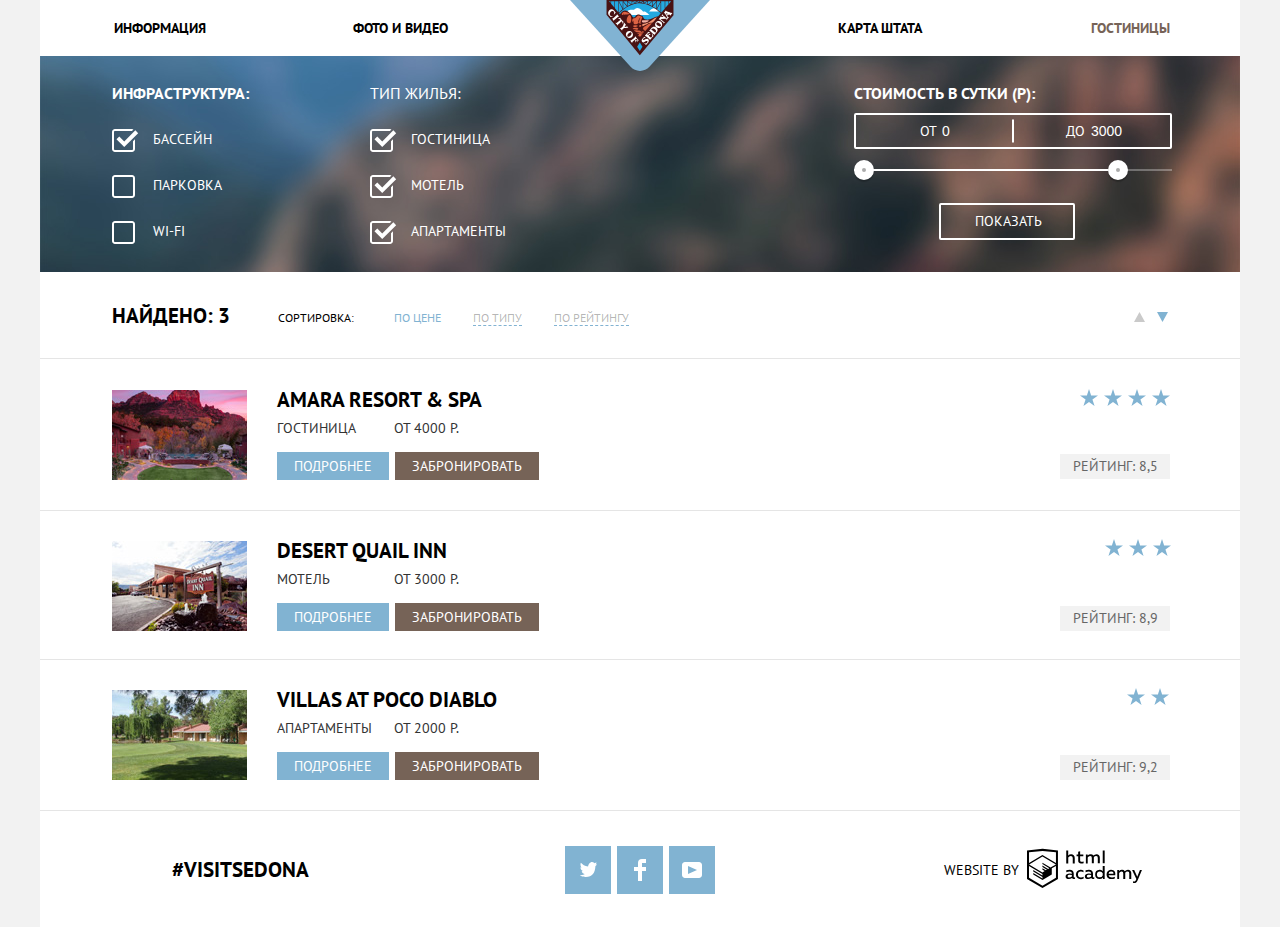
==== commit 1a5ae0f0: "Вторая попытка" ====
--- a/catalog.html
+++ b/catalog.html
@@ -5,7 +5,7 @@
   <title>HTML Academy: Седона</title>
   <link href="https://fonts.googleapis.com/css?family=PT+Sans:400,700&amp;subset=cyrillic" rel="stylesheet">
   <link href="css/normalize.css" rel="stylesheet">
-  <link href="css/style.css" rel="stylesheet">
+  <link href="css/style.min.css" rel="stylesheet">
 </head>
 <body class="inner-page">
   <div class="page-wrapper">
--- a/css/style.min.css
+++ b/css/style.min.css
@@ -0,0 +1 @@
+body{margin:0;padding:0;font-family:"PT Sans",Arial,sans-serif;font-size:14px;line-height:24px;font-weight:700;color:#000;text-transform:uppercase;background-color:#f2f2f2;background-size:cover}.visually-hidden:not(:focus):not(:active),input[type="checkbox"].visually-hidden,input[type="radio"].visually-hidden{position:absolute;margin:-1px;padding:0;width:1px;height:1px;border:0;white-space:nowrap;-webkit-clip-path:inset(100%);clip-path:inset(100%);clip:rect(0 0 0 0);overflow:hidden}.body-container{margin:0 auto;padding:0;width:1200px;-webkit-box-shadow:0 7px 15px 0 rgba(0,1,1,0.15);box-shadow:0 7px 15px 0 rgba(0,1,1,0.15)}.inner-page{margin:0 auto;padding:0;width:1200px;background-image:url("../bg-inner.png")}a{text-decoration:none}.main-navigation,.filter ul,.footer-social{list-style:none}.header-navigation{position:relative;color:#000;background-color:#fff}.main-header-logo{position:absolute;top:0;left:50%;-webkit-transform:translateX(-50%);-ms-transform:translateX(-50%);transform:translateX(-50%);z-index:1}.site-navigation{display:-webkit-box;display:-ms-flexbox;display:flex;-ms-flex-wrap:wrap;flex-wrap:wrap;margin:0;padding:0;list-style:none}.site-navigation li:nth-child(2){margin-right:auto}.site-navigation__item{display:inline-block;padding:16px 0;vertical-align:inherit;width:240px;text-align:center}.site-navigation-hotel{display:inline-block;padding-left:20px;vertical-align:inherit;width:220px;text-align:center}.site-navigation a{color:#000}.site-navigation a:focus,.site-navigation a:hover{color:#81b3d2}.site-navigation a:active{color:#cacaca}.site-navigation a:not([href]){color:#766357}.greeting{display:-webkit-box;display:-ms-flexbox;display:flex;-webkit-box-orient:vertical;-webkit-box-direction:normal;-ms-flex-direction:column;flex-direction:column;-webkit-box-align:center;-ms-flex-align:center;align-items:center;-webkit-box-pack:justify;-ms-flex-pack:justify;justify-content:space-between;width:1200px;background-color:#dfedf6;background-image:url("../img/bg.jpg");background-repeat:no-repeat;background-size:1200px 773px;background-position:0 -56px}.greeting-text{display:-webkit-box;display:-ms-flexbox;display:flex;-webkit-box-pack:center;-ms-flex-pack:center;justify-content:center;-webkit-box-align:start;-ms-flex-align:start;align-items:flex-start;margin-top:76px;margin-bottom:79px}.sedona-text::before{content:"";position:absolute;top:-57px;left:0;width:1200px;height:60px;background-image:url("../img/polygon.svg");background-repeat:no-repeat;background-position:0 0}.sedona-text{position:relative;display:-webkit-box;display:-ms-flexbox;display:flex;-webkit-box-orient:vertical;-webkit-box-direction:normal;-ms-flex-direction:column;flex-direction:column;-webkit-box-align:center;-ms-flex-align:center;align-items:center;-webkit-box-pack:justify;-ms-flex-pack:justify;justify-content:space-between;width:1200px;-webkit-box-sizing:border-box;box-sizing:border-box;padding-top:60px;padding-bottom:51px;padding-left:352px;padding-right:352px;text-align:center;background-color:#fff}.sedona-text h2{display:block;width:616px;margin:0;padding:0;font-size:21px;line-height:26px;font-weight:bold;color:#000;text-align:center}.sedona-text p{width:490px;margin:0;margin-top:28px;padding:0;font-size:14px;line-height:26px;font-weight:400;color:#333;text-align:center}.accost{background-color:#fff}.filter{display:-webkit-box;display:-ms-flexbox;display:flex;padding:27px 74px 5px 100px;background:url(../img/filter-background.jpg) center no-repeat;background-color:#7293b6;background-size:cover}.filter legend{margin-left:-41px;margin-bottom:20px;padding:0;font-size:16px;line-height:21px;color:#fff}.filter ul{margin:0;padding:0;list-style:none;line-height:21px;color:#fff}.filter-option{margin-bottom:25px}.filter-infrastructure{padding-bottom:0;margin-right:139px}.filter-housing{padding-bottom:0;margin-right:338px;font-weight:100}.filter-option label{display:block;position:relative;cursor:pointer;-webkit-user-select:none;-moz-user-select:none;-ms-user-select:none;user-select:none;font-size:14px;font-weight:400}.filter-input-checkbox{font-weight:400}.filter-input-checkbox:hover+label,.filter-input-checkbox:focus+label{font-weight:700}.filter-input-checkbox+label::before{content:"";position:absolute;left:-41px;top:0;width:27px;height:23px;background:url("../img/checkbox-off.svg");background-repeat:no-repeat;background-position:0 0}.filter-input-checkbox:disabled+label::before{content:"";position:absolute;left:-41px;top:0;width:27px;height:23px;background:url("../img/checkbox-off-f.svg");background-repeat:no-repeat;background-position:0 0}.filter-input-checkbox:checked+label::before{display:none}.filter-input-checkbox:checked+label::after{content:"";position:absolute;left:-41px;top:0;-webkit-box-sizing:border-box;box-sizing:border-box;width:27px;height:23px;background-image:url("../img/checkbox-on.svg");background-repeat:no-repeat;background-position:0 0}.filter-input-checkbox:checked:disabled+label::after{content:"";position:absolute;left:-41px;top:0;-webkit-box-sizing:border-box;box-sizing:border-box;width:27px;height:23px;background-image:url("../img/checkbox-on-n.svg");background-repeat:no-repeat;background-position:0 0}.filter-range{width:330px;color:#fff;text-transform:uppercase}.filter-range-title{margin-bottom:9px;font-size:16px;line-height:21px}.price-controls{margin-bottom:20px;position:relative;height:32px;width:314px;font-size:0;border:2px solid #fff;border-radius:2px}.price-controls::after{content:"";position:absolute;top:51%;left:50%;width:2px;height:23px;background:#fff;-webkit-transform:translate(-50%,-50%);-ms-transform:translate(-50%,-50%);transform:translate(-50%,-50%)}.price-controls label{display:inline-block;font-size:14px;line-height:28px;vertical-align:middle;cursor:pointer}.price-controls .min-price{padding-top:2px;padding-left:64px;width:90px;font-weight:400}.price-controls .max-price{padding-top:2px;padding-left:56px;font-weight:400}.price-controls input{margin:0;width:50px;color:inherit;background:0;border:0}.range-controls{margin-bottom:32px;position:relative}.range-controls .scale{height:2px;background:rgba(255,255,255,0.3)}.range-controls .bar{width:80%;height:2px;background:#fff}.range-toggle{position:absolute;top:-9px;width:4px;height:4px;background:#ababab;border:8px solid #fff;border-radius:50%;-webkit-box-shadow:0 2px 1px 0 rgba(0,1,1,0.2);box-shadow:0 2px 1px 0 rgba(0,1,1,0.2);cursor:pointer}.range-toggle:hover{width:6px;height:6px;background:#ababab;border:8px solid #fff;border-radius:50%;-webkit-box-shadow:0 2px 1px 0 rgba(0,1,1,0.2);box-shadow:0 2px 1px 0 rgba(0,1,1,0.2);cursor:pointer}.range-toggle-min{left:0}.range-toggle-max{left:80%}.btn-transparent{display:-webkit-box;display:-ms-flexbox;display:flex;padding:6px 34px 6px 34px;margin-left:85px;width:136px;min-height:35px;font-family:"PT Sans",Arial,sans-serif;font-size:14px;line-height:21px;font-weight:normal;text-transform:uppercase;border:2px solid #fff;border-radius:2px;color:#fff;background:transparent;cursor:pointer}.btn-transparent:hover{color:#000;background:#fff}.sort{display:-webkit-box;display:-ms-flexbox;display:flex;-ms-flex-wrap:wrap;flex-wrap:wrap;padding-left:72px;-webkit-box-align:center;-ms-flex-align:center;align-items:center;min-height:86px;background-color:#fff;border-bottom:1px solid #e5e5e5}.sort__items{margin-right:48px;margin-bottom:19px;font-size:21px;line-height:26px;font-weight:bold}.sort-choice{margin-right:40px;margin-bottom:5px;font-size:12px;line-height:18px;font-weight:400}.sort-price{margin-top:6px;margin-right:32px;font-size:12px;color:#81b3d2;font-weight:400}.sort-type{margin-top:6px;margin-right:32px;font-size:12px;line-height:15px;font-weight:400;color:rgba(0,0,0,0.3);border-bottom:1px dashed #81b3d2}.sort-rating{margin-top:6px;margin-right:505px;font-size:12px;line-height:15px;font-weight:400;color:rgba(0,0,0,0.3);border-bottom:1px dashed #81b3d2}.sort a:hover{color:#81b3d2}.sort a:active{color:#000}.sorting-arrows{display:flex;margin-top:5px}.sorting-arrow-up{margin-right:12px}.sorting-arrows svg{fill:#cacaca}.sorting-arrows svg:hover{fill:#231f20}.sorting-arrows svg:active{fill:#81b3d2}.active-arrow svg{fill:#81b3d2}.about-sedona{margin:0;padding-bottom:51px;background-color:#fff;text-align:center}.five-reasons{margin:0;font-weight:400;color:#333}.catalog-list{background-color:#fff}.catalog-item{display:-webkit-box;display:-ms-flexbox;display:flex;margin:0;padding:29px 72px 23px 72px;position:relative;border-bottom:1px solid #e5e5e5}.catalog-item-desert{display:-webkit-box;display:-ms-flexbox;display:flex;margin:0;padding:28px 72px 21px 72px;position:relative;border-bottom:1px solid #e5e5e5}.catalog-item-villas{display:-webkit-box;display:-ms-flexbox;display:flex;margin:0;padding:28px 72px 23px 72px;position:relative;border-bottom:1px solid #e5e5e5}.item-image{margin:0;padding:0;padding-top:2px;padding-right:30px}.item-wrapper h3{margin:0;padding:0;padding-bottom:3px}.info-category{display:-webkit-box;display:-ms-flexbox;display:flex;margin-bottom:14px;width:182px;-webkit-box-pack:justify;-ms-flex-pack:justify;justify-content:space-between;color:#333;font-weight:400}.catalog_item-price{display:-webkit-box;display:-ms-flexbox;display:flex}.info-category p{display:inline-block;vertical-align:middle;margin:0;padding:0}.feature-photo{display:-webkit-box;display:-ms-flexbox;display:flex;text-align:center}.feature-photo-items{padding:46px 60px 0 60px;-webkit-box-orient:vertical;-webkit-box-direction:normal;-ms-flex-direction:column;flex-direction:column;background-color:#81b3d2}.feature-photo-items h2{margin:0 auto;margin-bottom:17px;padding:0;width:125px;color:#fff}.feature-photo-items p{margin:0;margin-bottom:19px;padding:0;color:#fff;font-weight:400}.service{display:-webkit-box;display:-ms-flexbox;display:flex;-ms-flex-wrap:wrap;flex-wrap:wrap;padding-top:50px;padding-bottom:81px;-webkit-box-pack:center;-ms-flex-pack:center;justify-content:center;background-color:#fff;text-align:center}.service h3{font-size:21px}.service-items{padding-top:90px;width:400px;text-align:center;background:url('../img/icon-1.svg') center 10px no-repeat}.food{background:url('../img/icon-3.svg') center 10px no-repeat}.souvenirs{background:url('../img/icon-2.svg') center 7px no-repeat}.service-desc{margin:0 auto;width:294px;color:#333;line-height:21px;font-weight:400}.search{visibility:hidden}.search-open{z-index:-1;visibility:visible;-webkit-animation:fade 1s;animation:fade 1s;-webkit-animation-fill-mode:both;animation-fill-mode:both}.js-form{visibility:visible;display:block;top:0;left:50%;position:relative;top:0;left:50%;-webkit-transform:translateX(-50%);-ms-transform:translateX(-50%);transform:translateX(-50%)}.form-error{animation:shake .6s}@-webkit-keyframes fade{0%{-webkit-transform:translateY(-400px) translateX(-50%);transform:translateY(-400px) translateX(-50%);opacity:0}100%{-webkit-transform:translateY(0) translateX(-50%);transform:translateY(0) translateX(-50%);opacity:1;z-index:1}}@keyframes fade{0%{-webkit-transform:translateY(-400px) translateX(-50%);transform:translateY(-400px) translateX(-50%);opacity:0}100%{-webkit-transform:translateY(0) translateX(-50%);transform:translateY(0) translateX(-50%);opacity:1;z-index:1}}.appointment{background-color:#fff}.nature-photo{display:-webkit-box;display:-ms-flexbox;display:flex}.nature-photo-items{padding:49px;padding-bottom:30px;-webkit-box-orient:vertical;-webkit-box-direction:normal;-ms-flex-direction:column;flex-direction:column;background-color:#81b3d2;text-align:center}.nature-photo-items h2{margin:0 auto;margin-bottom:15px;padding:0;width:155px;color:#fff}.nature-photo-items p{margin:0 auto;margin-bottom:19px;padding:0;color:#fff;font-weight:400}.feature-road{display:flex;padding:0;margin:0;flex-wrap:wrap}.feature-road-desc{width:400px}.feature-title{margin:0;padding:50px 120px 20px 120px;line-height:21px;text-align:center}.feature-title-l{margin:0;padding:50px 135px 20px 140px;line-height:21px;text-align:center}.feature-number{margin:0;padding:0 65px 20px 65px;text-align:center}.feature-last{margin:0;padding:0 65px 52px 65px;text-align:center}.modal-map{margin:0;padding:0;background-color:#fff}.appointment{position:relative;z-index:10;padding-top:52px;text-align:center}.appointment-title{margin:0;margin-bottom:23px;padding:0;font-size:30px;line-height:36px}.appointment-info{margin:0;margin-bottom:46px;padding:0;font-weight:400;color:#333}.search-btn{padding:31px 0 29px 0;width:568px;vertical-align:middle;font:inherit;text-align:center;text-transform:uppercase;list-style:none;border:0;font-size:21px;line-height:26px;color:#fff;background-color:#766357}.search-btn:hover{background-color:#604e43}.search-btn:active{color:#928a85;background-color:#503e33}.search{box-sizing:border-box;margin-bottom:78px;padding:55px;padding-right:50px;width:568px;position:relative;top:0;left:50%;-webkit-transform:translateX(-50%);-ms-transform:translateX(-50%);transform:translateX(-50%);-webkit-box-sizing:border-box;box-sizing:border-box;background-color:#fff;-webkit-box-shadow:0 7px 15px 0 rgba(0,1,1,0.15);box-shadow:0 7px 15px 0 rgba(0,1,1,0.15)}fieldset{border:0}.castom-form{-webkit-box-sizing:border-box;box-sizing:border-box;margin-left:21px;margin-bottom:29px;padding-left:13px;width:346px;height:38px;font-family:"PT Sans",Arial,sans-serif;color:#000;font-size:14px;line-height:24px;font-weight:700;text-align:left;text-transform:uppercase;background-color:#f2f2f2;border:0}.castom-form::-webkit-input-placeholder{padding-left:10px;font-family:"PT Sans",Arial,sans-serif;font-size:14px;line-height:24px;font-weight:700;color:#000;text-transform:uppercase;text-align:left}.castom-form:-ms-input-placeholder{padding-left:10px;font-family:"PT Sans",Arial,sans-serif;font-size:14px;line-height:24px;font-weight:700;color:#000;text-transform:uppercase;text-align:left}.castom-form::-ms-input-placeholder{padding-left:10px;font-family:"PT Sans",Arial,sans-serif;font-size:14px;line-height:24px;font-weight:700;color:#000;text-transform:uppercase;text-align:left}.castom-form::placeholder{padding-left:10px;font-family:"PT Sans",Arial,sans-serif;font-size:14px;line-height:24px;font-weight:700;color:#000;text-transform:uppercase;text-align:left}.castom-form:hover{background-color:#ebebeb}.castom-form:focus{background-color:#fff;outline:2px solid #ebebeb}.castom-dateout{margin-left:17px;width:346px}.form-wrapper{-webkit-box-sizing:border-box;box-sizing:border-box;margin-bottom:6px;position:relative}.arrivial-date{margin:0;padding:0}.departure-date{margin:0;margin-bottom:30px;padding:0;height:38px}.modal-line{display:-webkit-box;display:-ms-flexbox;display:flex;margin:0;padding:0;-webkit-box-pack:justify;-ms-flex-pack:justify;justify-content:space-between;-ms-flex-wrap:wrap;flex-wrap:wrap;font-family:"PT Sans",Arial,sans-serif}.modal-line p{position:relative;margin:0;margin-bottom:54px;padding:0;display:-webkit-box;display:-ms-flexbox;display:flex;-webkit-box-align:center;-ms-flex-align:center;align-items:center}.adult{display:inline-block;vertical-align:inherit;margin-right:41px}.child{display:inline-block;vertical-align:inherit;margin-right:27px}.castom-form-small{width:38px;height:38px;-webkit-box-sizing:border-box;box-sizing:border-box;text-align:center;background-color:#f2f2f2;border:0;font-family:"PT Sans",Arial,sans-serif;font-size:14px;line-height:24px;font-weight:700;color:#000}.castom-form-small:hover{background-color:#ebebeb}.castom-form-small:focus{background-color:#fff;outline:2px solid #ebebeb}.castom-form-small::-webkit-input-placeholder{padding-left:10px;font-family:"PT Sans",Arial,sans-serif;font-size:14px;line-height:24px;font-weight:700;color:#000;text-transform:uppercase;text-align:center}.castom-form-small:-ms-input-placeholder{padding-left:10px;font-family:"PT Sans",Arial,sans-serif;font-size:14px;line-height:24px;font-weight:700;color:#000;text-transform:uppercase;text-align:center}.castom-form-small::-ms-input-placeholder{padding-left:10px;font-family:"PT Sans",Arial,sans-serif;font-size:14px;line-height:24px;font-weight:700;color:#000;text-transform:uppercase;text-align:center}.castom-form-small::placeholder{padding-left:10px;font-family:"PT Sans",Arial,sans-serif;font-size:14px;line-height:24px;font-weight:700;color:#000;text-transform:uppercase;text-align:center}.calendar-icon{margin-left:2px;position:absolute;top:7px;left:425px;color:#a9a9a9}.calendar-icon:hover{color:#000}.calendar-icon:focus{color:#81b3d2}.quantity-controller-minus{background-color:#f2f2f2;width:38px;height:38px;padding:0;position:relative;border:0}.quantity-controller-minus::before{content:"";position:absolute;top:50%;left:50%;margin-left:-6px;margin-top:-1px;width:12px;height:3px;background-color:#a9a9a9}.quantity-controller-minus:hover{background-color:#f2f2f2}.quantity-controller-minus:hover::before{background-color:#000}.quantity-controller-minus:active::before{background-color:#81b3d2}.quantity-controller{width:38px;height:38px;color:#a9a9a9;background-color:#f2f2f2;border:0}.quantity-controller::before{content:"";position:absolute;top:50%;left:90%;margin-left:-6px;margin-top:-1px;width:11px;height:3px;background-color:#a9a9a9}.quantity-controller::after{content:"";position:absolute;top:50%;left:90%;margin-left:-2px;margin-top:-5px;width:3px;height:11px;background-color:#a9a9a9}.quantity-controller{background-color:#f2f2f2}.quantity-controller:hover::before{background-color:#000}.quantity-controller:hover::after{background-color:#000}.quantity-controller:active::before{background-color:#81b3d2}.quantity-controller:active::after{background-color:#81b3d2}.search-button{width:458px;height:58px;list-style:none;text-decoration:none;font-size:21px;line-height:26px;color:#fff;text-transform:uppercase;background-color:#81b3d2;border:0}.search-button:hover,.search-button:focus{background-color:#669ec0}.search-button:active{background-color:#5496bd}.hotel-name{color:#000;font-size:21px}.hotel-name:hover,.hotel-name:focus{color:#81b3d2}.hotel-name:active{color:#cacaca}.button-more{margin-right:2px;padding:5px 17px 5px 17px;font-family:"PT Sans",Arial,sans-serif;font-size:14px;font-weight:400;color:#fff;background-color:#81b3d2}.button-more:hover,.button-more:focus{background-color:#669ec0}.button-more:activ{color:#94b9d2;background-color:#5496bd}.button-reserve{padding:5px 17px 5px 17px;font-family:"PT Sans",Arial,sans-serif;font-size:14px;font-weight:400;color:#fff;background-color:#766357}.button-reserve:hover,.button-reserve:focus{background-color:#604e43}.button-reserve:activ{color:#928a85;background-color:#503e33}.rating{width:110px;height:25px;position:absolute;top:95px;right:70px;-webkit-box-sizing:border-box;box-sizing:border-box;text-align:center;color:#666;font-weight:400;background-color:#f2f2f2}.stars-mark{width:95px;position:absolute;top:30px;right:65px}.stars-mark-desert{width:75px;top:28px;right:60px}.stars-mark-villas{width:55px;top:28px;right:58px}.star{display:inline-block;vertical-align:inherit;margin-right:2px;width:18px;height:18px;background:url("../img/star.svg") center no-repeat}.map{margin-top:-474px;height:610px;background:url(../img/map.png)}.main-footer{display:-webkit-box;display:-ms-flexbox;display:flex;margin-top:-135px;padding:20px 101px 36px 132px;-webkit-box-align:center;-ms-flex-align:center;align-items:center;position:relative;z-index:1;background-color:rgba(255,255,255,0.8)}.footer-inner{display:-webkit-box;display:-ms-flexbox;display:flex;padding:18px 101px 16px 132px;-webkit-box-align:center;-ms-flex-align:center;align-items:center;background-color:#fff}.visitsedona{display:inline-block;margin-right:215px;vertical-align:inherit;width:135px;font-size:21px;color:#000}.footer-social{display:-webkit-box;display:-ms-flexbox;display:flex;list-style:none;text-align:center}.social-button{display:-webkit-box;display:-ms-flexbox;display:flex;margin:3px;-webkit-box-orient:horizontal;-webkit-box-direction:normal;-ms-flex-direction:row;flex-direction:row;-webkit-box-pack:center;-ms-flex-pack:center;justify-content:center;-webkit-box-align:center;-ms-flex-align:center;align-items:center;width:46px;height:48px;color:#fff;text-align:center;background-color:#81b3d2}.social-button:hover,.social-button:focus{outline:0;color:#fff;background-color:#669ec0}.social-button:active{color:#88b6d1;background-color:#5496bd}.footer-copyright{display:-webkit-box;display:-ms-flexbox;display:flex;margin-left:226px;-webkit-box-align:center;-ms-flex-align:center;align-items:center}.logo-htmlacademy{margin:0;margin-right:8px;padding:0;font-style:normal;font-weight:400;text-transform:uppercase}.button-htmlacademy{width:110px;margin-top:5px}.button-htmlacademy svg{fill:#000}.button-htmlacademy svg:hover{fill:#81b3d2}.button-htmlacademy svg:active{fill:#bdbbbc}